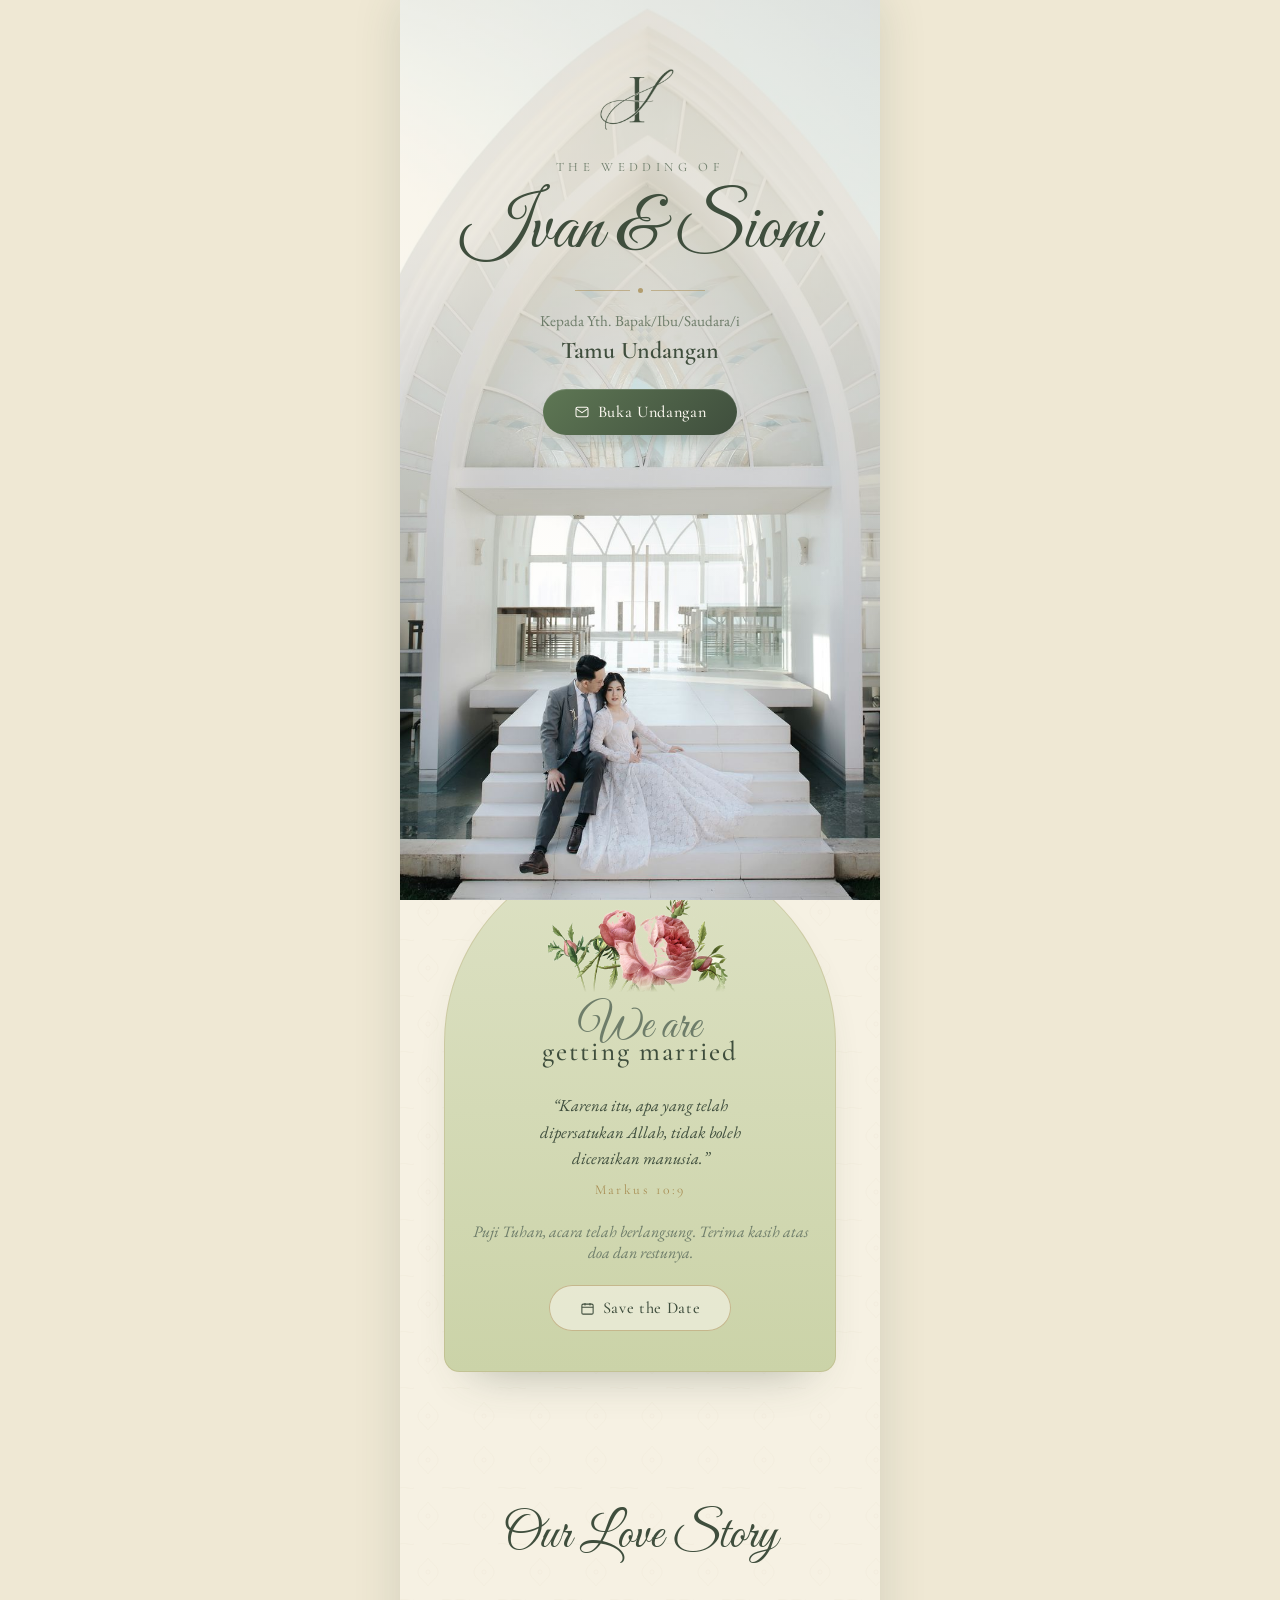
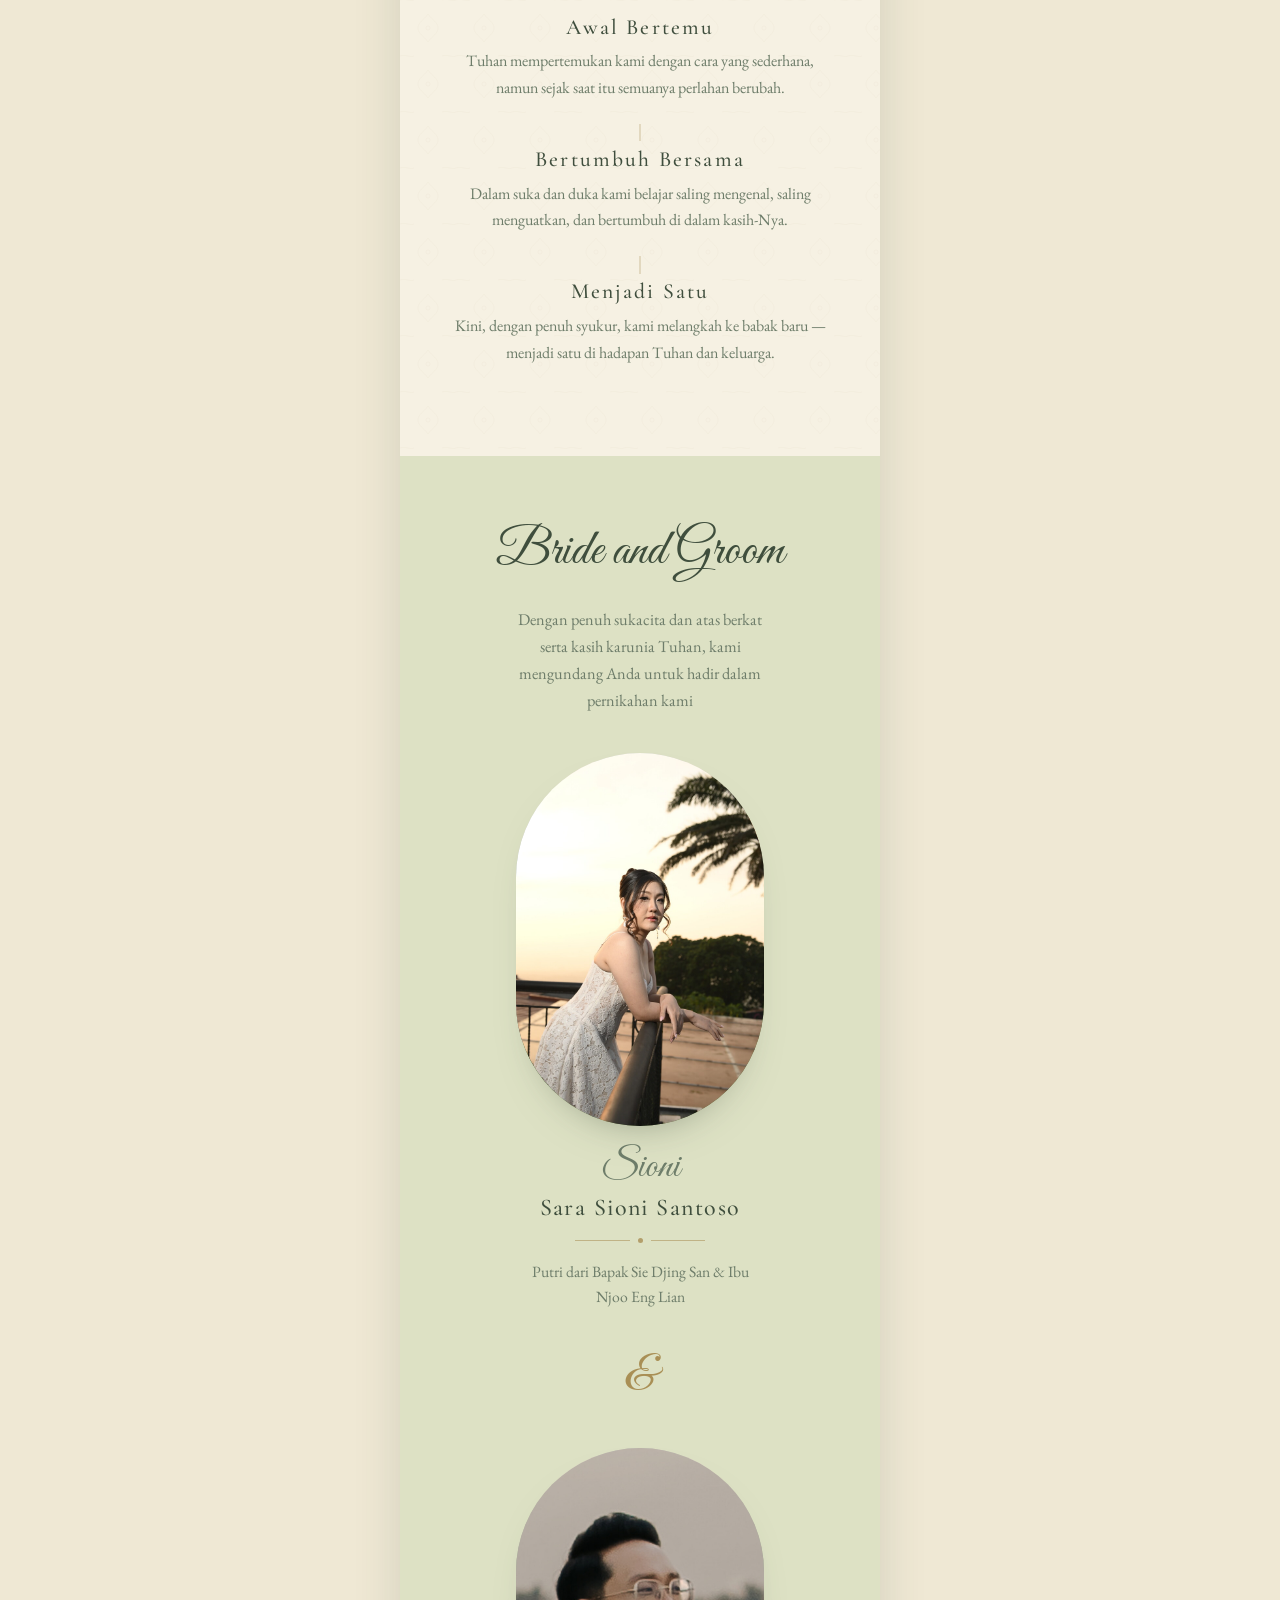
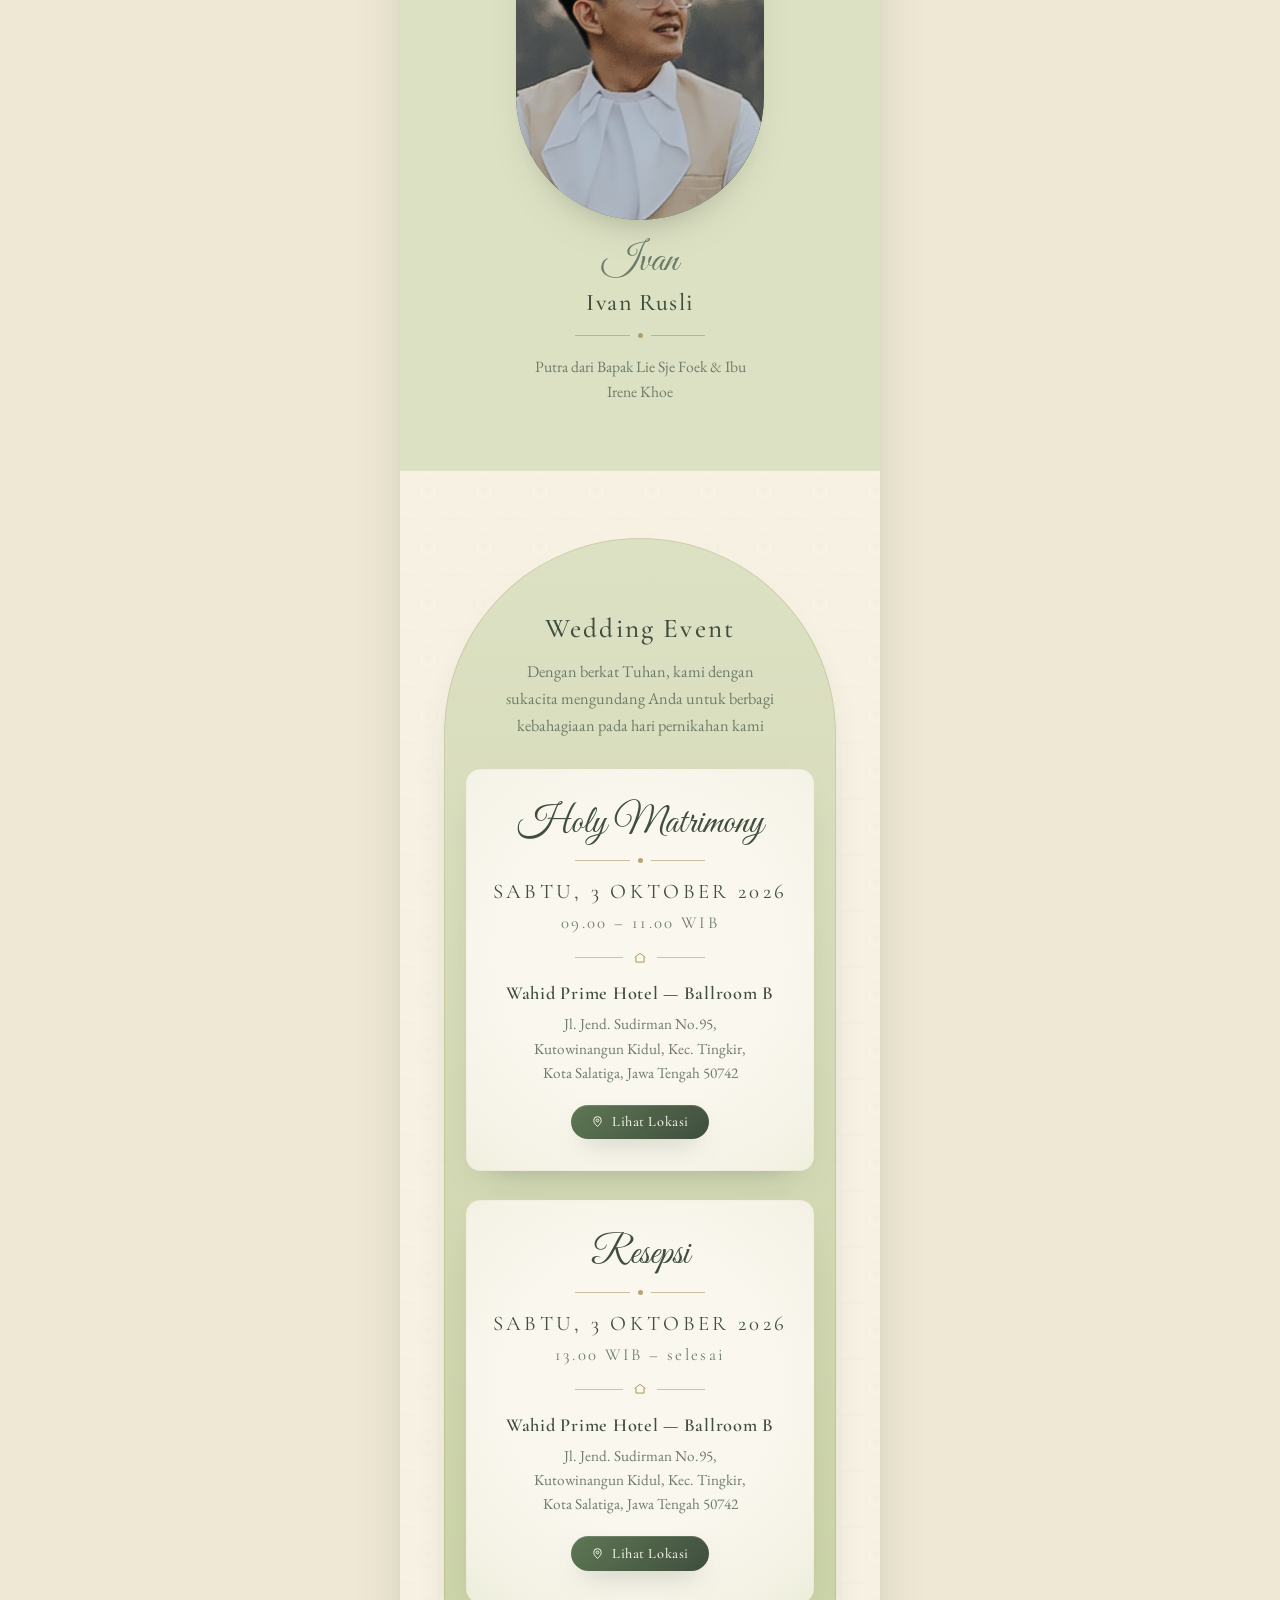
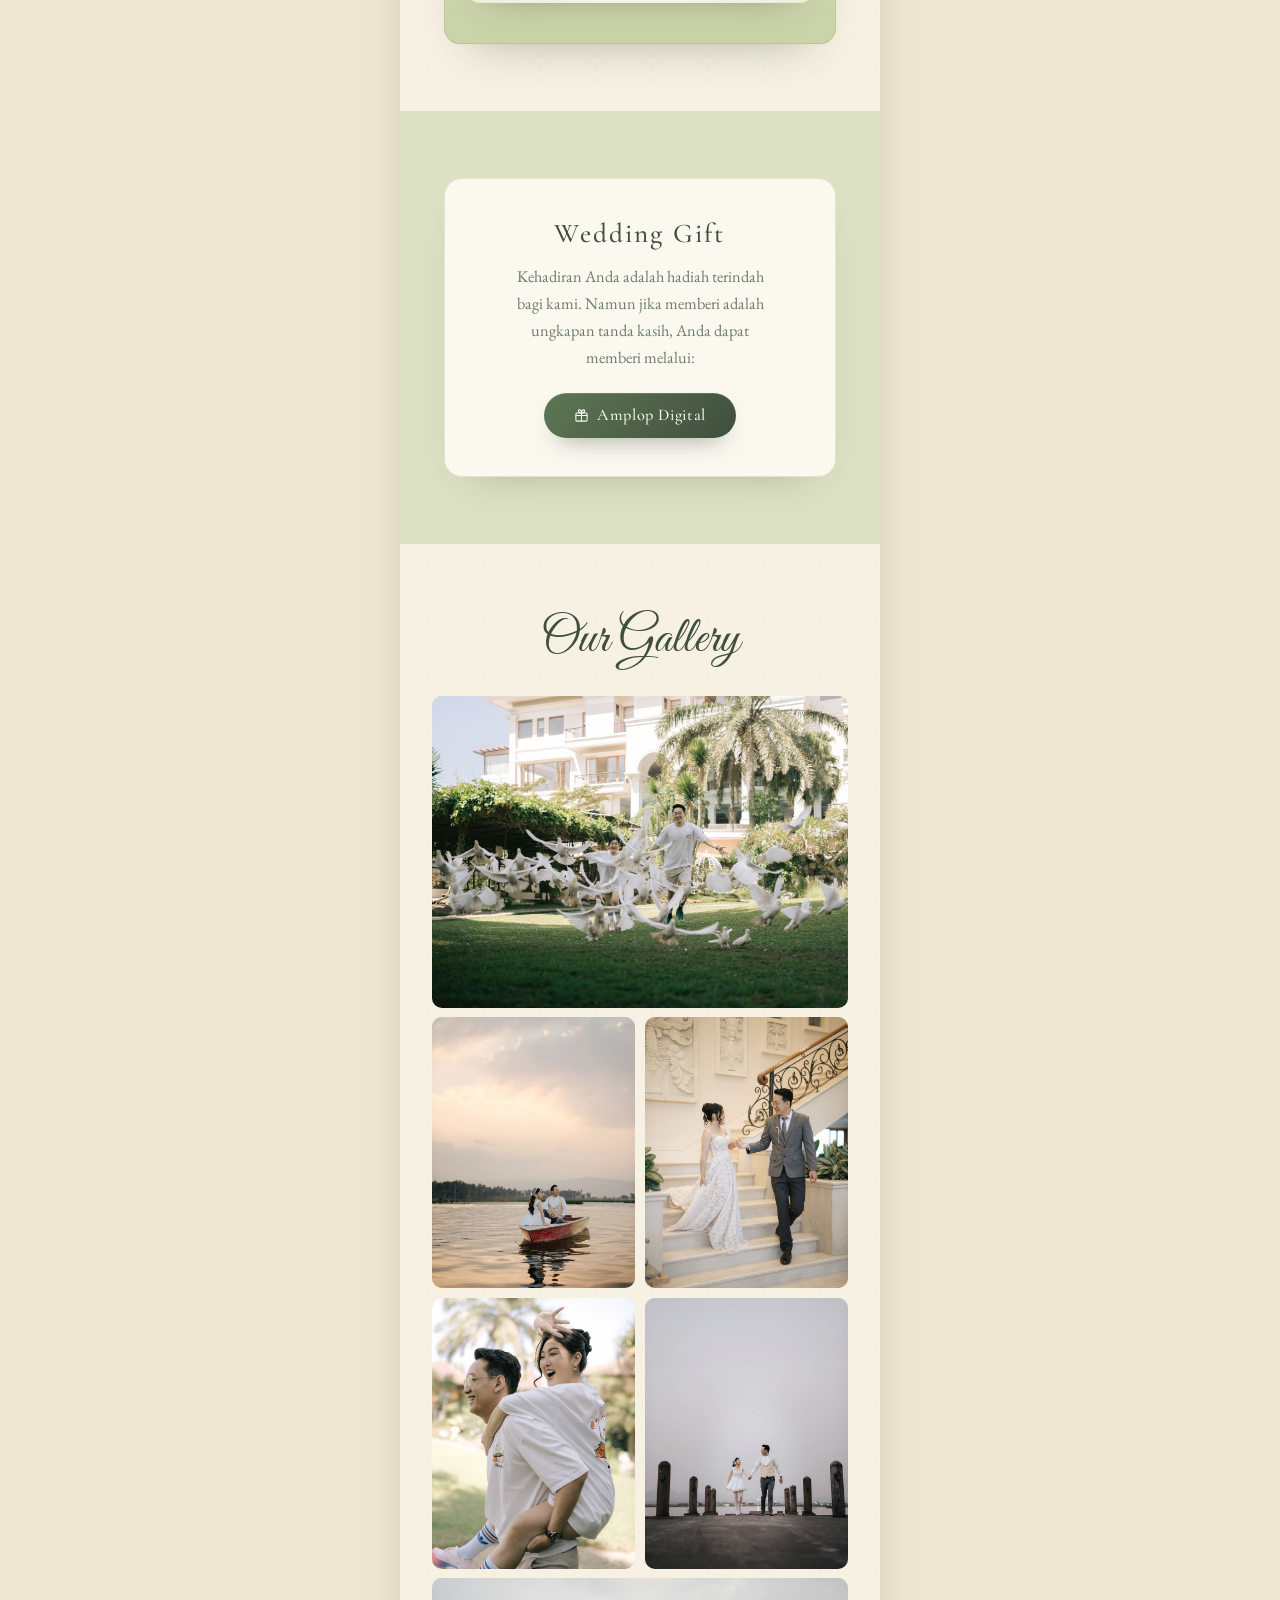
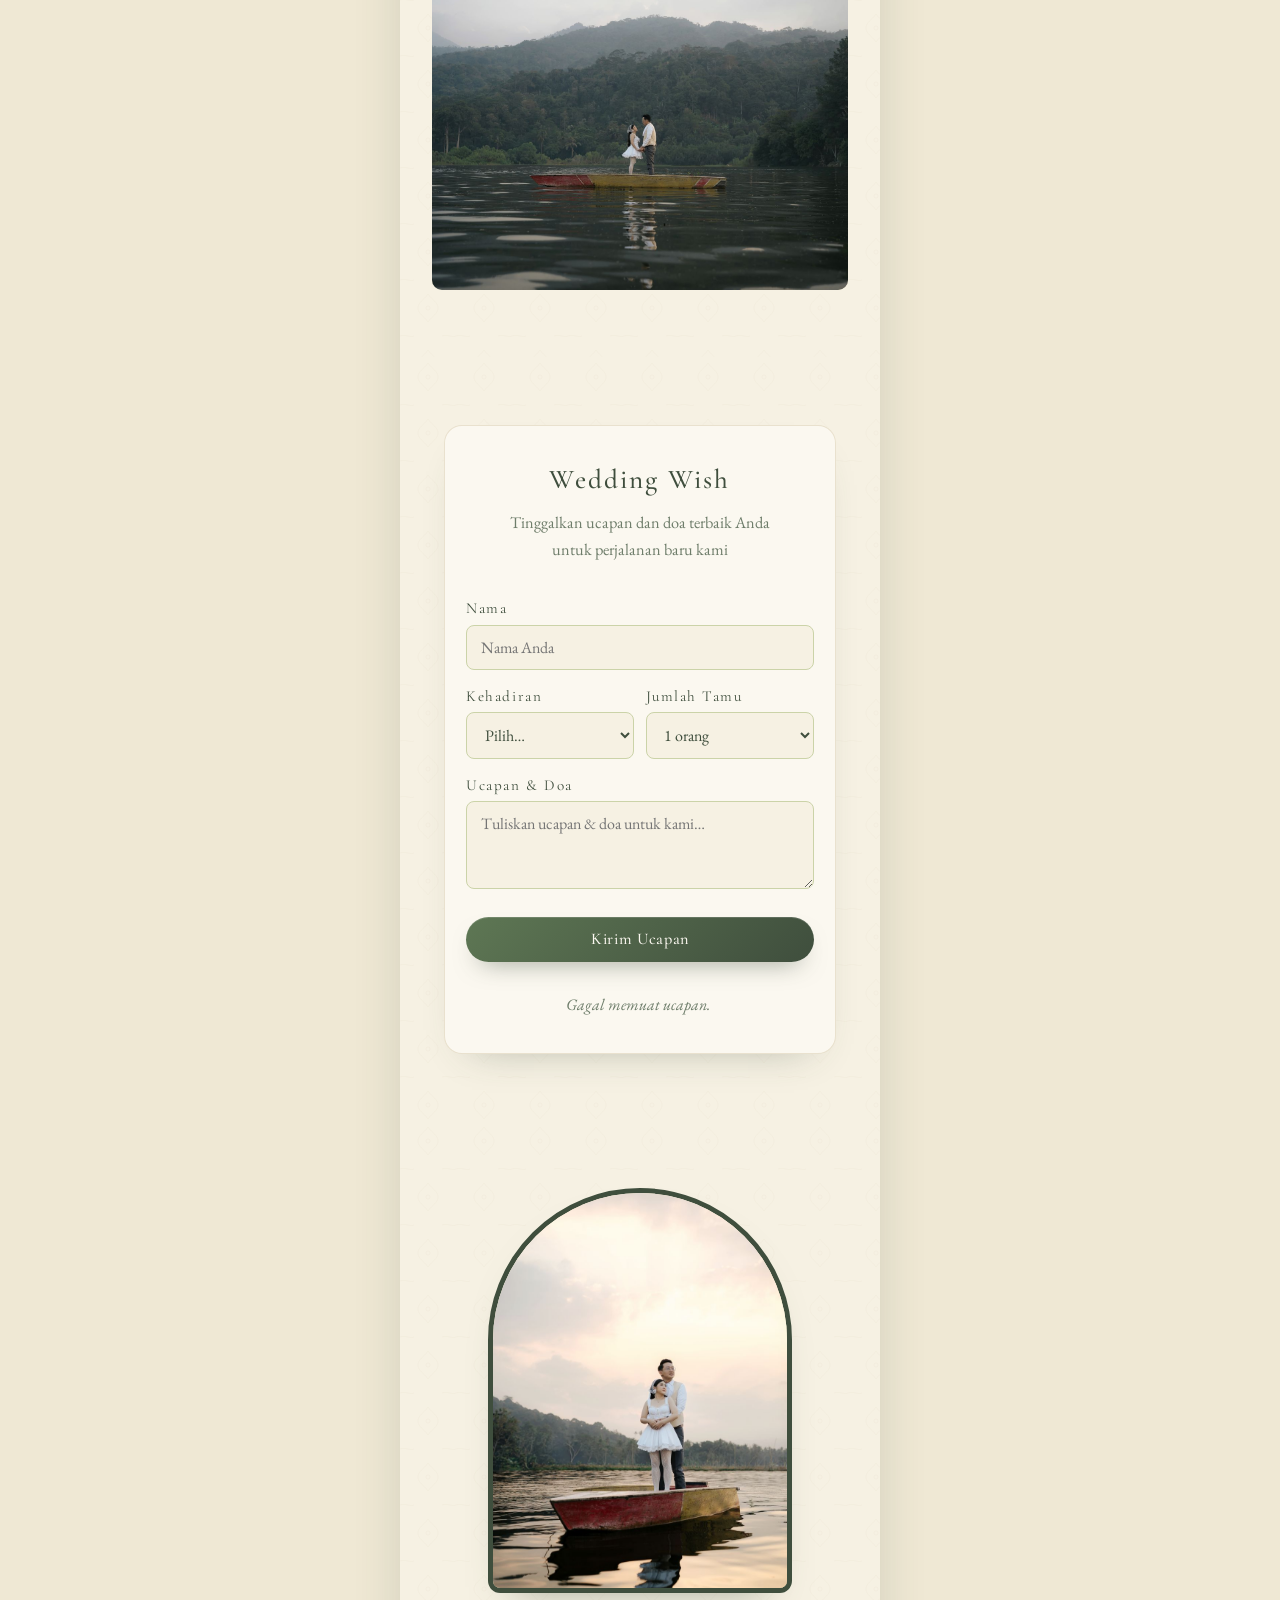
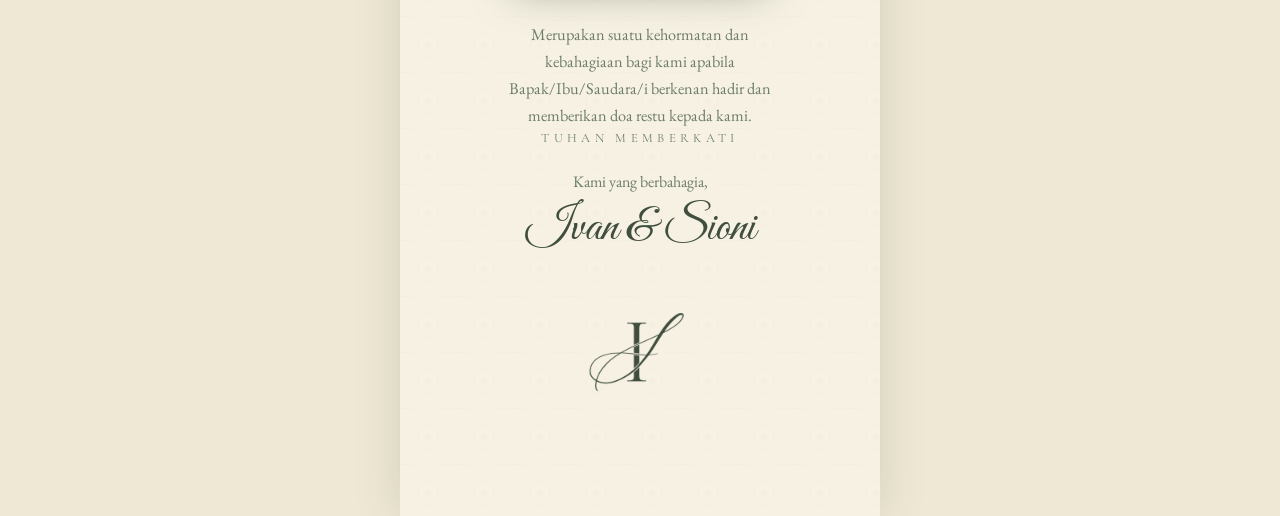
==== preview/index.html @ 43b706a5 "Sioni pakai foto utuh (tanpa crop); aspek bingkai disesuaikan Bingkai .arch-photo aspect jadi 760/11" ====
<!DOCTYPE html>
<html lang="id">
<head>
  <meta charset="UTF-8" />
  <meta name="viewport" content="width=device-width, initial-scale=1.0, viewport-fit=cover" />
  <title>The Wedding of Ivan &amp; Sioni</title>
  <meta name="description" content="Undangan pernikahan Ivan & Sioni" />
  <meta property="og:title" content="The Wedding of Ivan & Sioni" />
  <meta property="og:description" content="Kami mengundang Anda untuk hadir di hari bahagia kami." />
  <meta name="theme-color" content="#F6F1E3" />

  <link rel="preconnect" href="https://fonts.googleapis.com" />
  <link rel="preconnect" href="https://fonts.gstatic.com" crossorigin />
  <link href="https://fonts.googleapis.com/css2?family=Cormorant+Garamond:ital,wght@0,400;0,500;0,600;1,400;1,500&family=EB+Garamond:ital,wght@0,400;0,500;1,400&family=Great+Vibes&display=swap" rel="stylesheet" />
  <link rel="stylesheet" href="css/style.css?v=fresco27" />
</head>
<body class="locked assemble">

  <!-- ============ KOLEKSI GAMBAR (dipakai ulang via <use>) ============ -->
  <svg width="0" height="0" style="position:absolute" aria-hidden="true">
    <defs>
      <linearGradient id="gSky" x1="0" y1="0" x2="0" y2="1">
        <stop offset="0" stop-color="#F4EEDC"/>
        <stop offset=".55" stop-color="#EFE9D2"/>
        <stop offset="1" stop-color="#E6E2C8"/>
      </linearGradient>
      <linearGradient id="gMeadow" x1="0" y1="0" x2="0" y2="1">
        <stop offset="0" stop-color="#7C9860"/>
        <stop offset="1" stop-color="#55763F"/>
      </linearGradient>
      <linearGradient id="gHillFar" x1="0" y1="0" x2="0" y2="1">
        <stop offset="0" stop-color="#C9D4C6"/>
        <stop offset="1" stop-color="#AEBFAB"/>
      </linearGradient>
      <linearGradient id="gHillNear" x1="0" y1="0" x2="0" y2="1">
        <stop offset="0" stop-color="#9FB49B"/>
        <stop offset="1" stop-color="#87A081"/>
      </linearGradient>
      <radialGradient id="gCanopy" cx=".4" cy=".35" r=".8">
        <stop offset="0" stop-color="#9DB37E"/>
        <stop offset="1" stop-color="#77925C"/>
      </radialGradient>
      <filter id="soft" x="-30%" y="-30%" width="160%" height="160%">
        <feGaussianBlur stdDeviation="4"/>
      </filter>

      <!-- Bunga peoni sederhana -->
      <g id="peony">
        <circle r="10" fill="#E3AEBB"/>
        <circle r="6.6" cx="-2" cy="-1.6" fill="#EBC3CC"/>
        <circle r="3.8" cx="1.4" cy="1" fill="#D791A3"/>
        <circle r="1.7" cx="0" cy="0" fill="#C97B8F"/>
      </g>
      <g id="rosette">
        <circle r="8" fill="#F0E7D6"/>
        <circle r="5" cx="-1" cy="-1" fill="#F7F1E3"/>
        <circle r="2.4" fill="#E2CFA9"/>
      </g>
      <g id="lilac">
        <circle r="7" fill="#C9B7CE"/>
        <circle r="4.2" cx="1.2" cy="-1" fill="#D8CADB"/>
        <circle r="1.8" fill="#A98FB1"/>
      </g>
      <g id="leafSprig">
        <path d="M0 0 Q6 -14 2 -26" fill="none" stroke="#7C9367" stroke-width="1.6" stroke-linecap="round"/>
        <ellipse cx="-3" cy="-9" rx="3.4" ry="7" fill="#8AA271" transform="rotate(-24 -3 -9)"/>
        <ellipse cx="7" cy="-16" rx="3" ry="6.4" fill="#7C9367" transform="rotate(18 7 -16)"/>
      </g>

      <!-- Merpati kertas -->
      <g id="dove">
        <path d="M-14 8 Q-4 2 2 2 Q14 0 24 -6 Q16 4 6 7 Q-2 10 -14 8 Z" fill="#FBF8F0" stroke="#C9C2AE" stroke-width=".8"/>
        <path class="dv-wing" d="M4 2 Q0 -10 10 -20 Q13 -8 9 0 Z" fill="#EFE8D4" stroke="#C9C2AE" stroke-width=".8"/>
        <circle cx="20" cy="-4" r=".9" fill="#6E7D6A"/>
      </g>

      <!-- Kupu-kupu -->
      <g id="butterfly">
        <g class="bf-wing bf-wing-l">
          <path d="M0 0 C-10 -12 -22 -10 -20 -2 C-19 4 -8 6 0 2 Z" fill="#8FA8C6" opacity=".9"/>
          <path d="M0 2 C-9 8 -16 14 -11 17 C-7 19 -2 12 0 6 Z" fill="#6E8BAF" opacity=".9"/>
        </g>
        <g class="bf-wing bf-wing-r">
          <path d="M0 0 C10 -12 22 -10 20 -2 C19 4 8 6 0 2 Z" fill="#8FA8C6" opacity=".9"/>
          <path d="M0 2 C9 8 16 14 11 17 C7 19 2 12 0 6 Z" fill="#6E8BAF" opacity=".9"/>
        </g>
        <ellipse cx="0" cy="4" rx="1.4" ry="6" fill="#4C5B49"/>
      </g>

      <!-- Buket untuk mahkota kartu -->
      <g id="bouquet">
        <use href="#leafSprig" transform="translate(-26 6) rotate(-38) scale(1.25)"/>
        <use href="#leafSprig" transform="translate(26 6) rotate(38) scale(-1.25 1.25)"/>
        <use href="#leafSprig" transform="translate(-8 2) rotate(-10)"/>
        <use href="#leafSprig" transform="translate(10 2) rotate(12) scale(-1 1)"/>
        <use href="#lilac" transform="translate(-24 -2) scale(.9)"/>
        <use href="#lilac" transform="translate(25 -3) scale(.8)"/>
        <use href="#rosette" transform="translate(-12 -8)"/>
        <use href="#rosette" transform="translate(14 -7) scale(.9)"/>
        <use href="#peony" transform="translate(0 -12) scale(1.15)"/>
        <use href="#peony" transform="translate(-30 4) scale(.55)"/>
        <use href="#peony" transform="translate(30 4) scale(.55)"/>
      </g>

      <!-- Perlengkapan mural vintage -->
      <linearGradient id="gHaze" x1="0" y1="0" x2="0" y2="1">
        <stop offset="0" stop-color="#F2ECD9" stop-opacity=".9"/>
        <stop offset="1" stop-color="#F2ECD9" stop-opacity="0"/>
      </linearGradient>
      <filter id="leafy" x="-30%" y="-30%" width="160%" height="160%">
        <feGaussianBlur stdDeviation="1"/>
      </filter>
      <!-- Gumpalan dedaunan bergerigi (warna via atribut color) -->
      <g id="clump">
        <path fill="currentColor" d="M-24 6 C-31 0 -28 -11 -18 -13 C-17 -21 -6 -25 2 -20 C12 -25 23 -19 22 -9 C30 -4 27 8 17 10 C13 17 0 19 -7 13 C-17 16 -25 13 -24 6 Z"/>
        <path fill="#1E2A18" opacity=".18" d="M-20 8 C-24 4 -22 -2 -15 -3 C-8 -6 2 -4 6 2 C10 8 4 13 -4 12 C-12 13 -18 12 -20 8 Z"/>
        <path fill="#F7F3E4" opacity=".16" d="M-2 -16 C4 -20 14 -17 16 -10 C18 -5 13 -1 6 -2 C-1 -1 -6 -5 -5 -10 C-5 -13 -4 -15 -2 -16 Z"/>
      </g>
      <!-- Bunga mekar bergaya lukisan (warna via atribut color) -->
      <g id="bloom">
        <circle r="11" fill="currentColor"/>
        <circle cx="-5.5" cy="-3.5" r="6.5" fill="#FFFDF6" opacity=".3"/>
        <circle cx="5" cy="4.5" r="7" fill="#3A2A22" opacity=".12"/>
        <circle cx="2" cy="-4.5" r="5.5" fill="#FFFDF6" opacity=".22"/>
        <circle r="3.2" fill="#3A2A22" opacity=".2"/>
      </g>

      <!-- MURAL vintage: lembah berkabut, pohon membingkai, rusa jantan, pagar & bunga -->
      <g id="muralArt">
        <rect id="mSky" width="480" height="680" fill="url(#gSky)"/>
        <g id="mClouds" filter="url(#soft)" opacity=".55">
          <ellipse cx="140" cy="110" rx="110" ry="30" fill="#DDD9C4"/>
          <ellipse cx="350" cy="170" rx="130" ry="34" fill="#D6D3BE"/>
          <ellipse cx="240" cy="250" rx="150" ry="36" fill="#DCD8C3" opacity=".8"/>
          <ellipse cx="70" cy="300" rx="90" ry="26" fill="#D2D0BC" opacity=".8"/>
          <ellipse cx="420" cy="80" rx="80" ry="22" fill="#E2DEC9"/>
        </g>

        <path id="mHill1" d="M0 430 Q60 380 110 402 Q160 330 235 296 Q300 330 340 392 Q400 356 440 400 Q462 412 480 406 L480 680 L0 680 Z" fill="url(#gHillFar)"/>
        <path id="mHill2" d="M0 480 Q80 424 150 452 Q230 408 310 446 Q390 420 480 462 L480 680 L0 680 Z" fill="url(#gHillNear)"/>
        <rect x="0" y="430" width="480" height="70" fill="url(#gHaze)" opacity=".7"/>
        <path id="mHill3" d="M0 528 Q120 496 240 512 Q370 528 480 508 L480 680 L0 680 Z" fill="url(#gMeadow)"/>

        <!-- pohon kiri: kanopi menggantung membingkai sudut atas -->
        <g id="mTreeL">
          <path d="M-6 208 C 40 196, 78 176, 112 150 M-6 130 C 30 122, 60 104, 84 84 M-4 268 C 32 258, 60 244, 82 228"
                stroke="#55462F" stroke-width="5.5" fill="none" stroke-linecap="round"/>
          <use href="#clump" color="#43603D" transform="translate(28 78) scale(1.5)"/>
          <use href="#clump" color="#5C7A50" transform="translate(84 60) scale(1.25) rotate(-12)"/>
          <use href="#clump" color="#4E6A45" transform="translate(56 96) scale(1.4) rotate(8)"/>
          <use href="#clump" color="#43603D" transform="translate(120 118) scale(1.15) rotate(10)"/>
          <use href="#clump" color="#6B8659" transform="translate(58 132) scale(1.35)"/>
          <use href="#clump" color="#4E6A45" transform="translate(92 148) scale(1.3) rotate(-6)"/>
          <use href="#clump" color="#5C7A50" transform="translate(112 172) scale(1.05) rotate(-8)"/>
          <use href="#clump" color="#43603D" transform="translate(30 176) scale(1.3) rotate(6)"/>
          <use href="#clump" color="#5C7A50" transform="translate(56 200) scale(1.25) rotate(10)"/>
          <use href="#clump" color="#6B8659" transform="translate(74 216) scale(1.1)"/>
          <use href="#clump" color="#43603D" transform="translate(44 228) scale(1.15) rotate(-6)"/>
          <use href="#clump" color="#5C7A50" transform="translate(24 246) scale(1.05) rotate(-10)"/>
          <use href="#clump" color="#43603D" transform="translate(96 254) scale(.85)"/>
        </g>

        <!-- pohon kanan -->
        <g id="mTreeR">
          <path d="M486 190 C 440 180, 404 160, 372 132 M486 112 C 452 104, 424 88, 402 66 M484 248 C 450 240, 424 226, 404 210"
                stroke="#55462F" stroke-width="5.5" fill="none" stroke-linecap="round"/>
          <use href="#clump" color="#43603D" transform="translate(452 66) scale(1.5)"/>
          <use href="#clump" color="#5C7A50" transform="translate(398 52) scale(1.2) rotate(12)"/>
          <use href="#clump" color="#4E6A45" transform="translate(426 92) scale(1.4) rotate(-8)"/>
          <use href="#clump" color="#6B8659" transform="translate(362 106) scale(1.15) rotate(-8)"/>
          <use href="#clump" color="#43603D" transform="translate(424 122) scale(1.35)"/>
          <use href="#clump" color="#4E6A45" transform="translate(392 138) scale(1.3) rotate(6)"/>
          <use href="#clump" color="#5C7A50" transform="translate(372 162) scale(1.05) rotate(8)"/>
          <use href="#clump" color="#43603D" transform="translate(448 168) scale(1.25) rotate(-6)"/>
          <use href="#clump" color="#5C7A50" transform="translate(424 190) scale(1.2) rotate(-10)"/>
          <use href="#clump" color="#6B8659" transform="translate(408 206) scale(1.05)"/>
          <use href="#clump" color="#43603D" transform="translate(444 218) scale(1.1) rotate(8)"/>
          <use href="#clump" color="#5C7A50" transform="translate(456 238) scale(1) rotate(10)"/>
          <!-- pohon kecil di kejauhan -->
          <path d="M448 470 C 448 452, 447 436, 448 420" stroke="#6B5A42" stroke-width="3.5" fill="none" stroke-linecap="round"/>
          <use href="#clump" color="#7E9468" transform="translate(447 408) scale(.7)"/>
          <use href="#clump" color="#6B8659" transform="translate(432 424) scale(.55) rotate(-10)"/>
          <use href="#clump" color="#7E9468" transform="translate(462 426) scale(.5) rotate(12)"/>
        </g>

        <!-- rusa jantan di padang -->
        <g id="mDeer">
          <g stroke="#6B4A2E" fill="none" stroke-linecap="round">
            <path d="M209 470 C 204 452, 206 434, 216 420 M215 470 C 216 450, 224 432, 238 422" stroke-width="3.6"/>
            <path d="M207 456 C 199 449, 195 440, 195 432 M210 442 C 203 435, 201 427, 202 419 M216 420 C 221 412, 229 407, 238 406
                     M221 452 C 228 444, 236 441, 243 442 M229 438 C 236 429, 244 425, 251 426 M238 422 C 245 414, 254 410, 262 410" stroke-width="2.4"/>
          </g>
          <path fill="#8B5F3C" d="M212 555 C 208 538, 222 528, 244 527 C 268 526, 288 532, 293 548 C 297 562, 293 576, 281 581 C 262 587, 238 587, 224 581 C 213 576, 208 566, 212 555 Z"/>
          <path fill="#8B5F3C" d="M222 540 C 215 524, 210 506, 206 488 L 224 481 C 229 498, 232 516, 237 533 Z"/>
          <path fill="#8B5F3C" d="M206 489 C 198 487, 191 482, 188 475 C 186 470, 189 466, 194 467 L 211 471 C 217 474, 219 481, 215 486 C 212 489, 209 490, 206 489 Z"/>
          <circle cx="190" cy="471" r="1.8" fill="#3A2A1C"/>
          <ellipse cx="223" cy="465" rx="3.6" ry="7.5" fill="#7E5636" transform="rotate(-28 223 465)"/>
          <path fill="#F2E8D8" opacity=".8" d="M219 534 C 213 540, 210 550, 212 560 C 215 566, 221 565, 223 557 C 225 547, 223 539, 219 534 Z"/>
          <path fill="#7E5636" d="M291 544 C 297 540, 302 544, 298 550 C 295 553, 290 551, 291 544 Z"/>
          <g stroke="#7E5636" stroke-width="5" fill="none" stroke-linecap="round">
            <path d="M232 583 C 230 604, 229 622, 228 638 M250 585 C 250 606, 250 624, 251 640 M272 582 C 278 600, 277 618, 275 638 M286 576 C 293 596, 292 616, 290 636"/>
          </g>
          <g stroke="#4A3A28" stroke-width="5" stroke-linecap="round">
            <path d="M228 638 L 227.5 646 M251 640 L 251 648 M275 638 L 274.5 646 M290 636 L 289.5 644"/>
          </g>
        </g>

        <!-- pagar kayu & gerombolan bunga -->
        <g id="mFlora">
          <g fill="#8A6B48" stroke="#6B5138" stroke-width="1.4">
            <rect x="16" y="560" width="10" height="52" rx="4" transform="rotate(-3 21 586)"/>
            <rect x="52" y="556" width="10" height="54" rx="4"/>
            <rect x="88" y="559" width="10" height="52" rx="4" transform="rotate(3 93 585)"/>
            <rect x="124" y="562" width="10" height="48" rx="4" transform="rotate(-2 129 586)"/>
            <rect x="8" y="572" width="134" height="7" rx="3.5"/>
            <rect x="8" y="592" width="134" height="7" rx="3.5"/>
          </g>
          <g fill="#8A6B48" stroke="#6B5138" stroke-width="1.4">
            <rect x="352" y="556" width="10" height="54" rx="4" transform="rotate(2 357 583)"/>
            <rect x="388" y="552" width="10" height="56" rx="4"/>
            <rect x="424" y="556" width="10" height="52" rx="4" transform="rotate(-3 429 582)"/>
            <rect x="458" y="560" width="10" height="50" rx="4"/>
            <rect x="346" y="568" width="128" height="7" rx="3.5"/>
            <rect x="346" y="588" width="128" height="7" rx="3.5"/>
          </g>
          <g filter="url(#leafy)">
            <use href="#clump" color="#4E683C" transform="translate(46 634) scale(1.5)"/>
            <use href="#clump" color="#5F7B49" transform="translate(112 648) scale(1.3) rotate(8)"/>
            <use href="#clump" color="#4E683C" transform="translate(420 640) scale(1.55) rotate(-6)"/>
            <use href="#clump" color="#5F7B49" transform="translate(356 654) scale(1.25)"/>
          </g>
          <use href="#leafSprig" transform="translate(96 606) scale(1.7) rotate(14)"/>
          <use href="#leafSprig" transform="translate(20 612) scale(1.6) rotate(-20)"/>
          <use href="#leafSprig" transform="translate(388 602) scale(-1.7 1.7) rotate(-12)"/>
          <use href="#leafSprig" transform="translate(462 610) scale(-1.6 1.6) rotate(16)"/>
          <use href="#bloom" color="#D9A0AC" transform="translate(38 608) scale(1.35)"/>
          <use href="#bloom" color="#F2E8D8" transform="translate(82 596) scale(1.05)"/>
          <use href="#bloom" color="#B9A6C6" transform="translate(16 640) scale(1.15)"/>
          <use href="#bloom" color="#F7F3EA" transform="translate(70 644) scale(1.25)"/>
          <use href="#bloom" color="#C87F92" transform="translate(114 626) scale(.95)"/>
          <use href="#bloom" color="#D9A0AC" transform="translate(128 594) scale(.8)"/>
          <use href="#bloom" color="#F7F3EA" transform="translate(444 600) scale(1.3)"/>
          <use href="#bloom" color="#C87F92" transform="translate(400 612) scale(1.1)"/>
          <use href="#bloom" color="#B9A6C6" transform="translate(468 636) scale(1.05)"/>
          <use href="#bloom" color="#D9A0AC" transform="translate(418 648) scale(1.2)"/>
          <use href="#bloom" color="#F2E8D8" transform="translate(368 632) scale(.9)"/>
          <use href="#bloom" color="#B9A6C6" transform="translate(360 598) scale(.75)"/>
        </g>

        <g id="mBf">
          <use href="#butterfly" transform="translate(148 520) scale(.5) rotate(-10)"/>
          <use href="#butterfly" transform="translate(330 490) scale(.4) rotate(12)"/>
        </g>
      </g>
    </defs>
  </svg>

  <!-- ============ SAMPUL / GERBANG ============ -->
  <div id="cover" class="cover">
    <svg class="cover-art art-main" viewBox="0 0 480 680" preserveAspectRatio="xMidYMid slice">
      <use href="#mSky"/>
      <use class="m-cloud" href="#mClouds"/>
      <use class="m-hill1" href="#mHill1"/>
      <use class="m-hill2" href="#mHill2"/>
      <use class="m-hill3" href="#mHill3"/>
      <use class="m-tree-l" href="#mTreeL"/>
      <use class="m-tree-r" href="#mTreeR"/>
      <use class="m-deer" href="#mDeer"/>
      <use class="m-flora" href="#mFlora"/>
      <use class="m-bf" href="#mBf"/>
    </svg>
    <img id="cover-photo" class="cover-photo" alt="" hidden />
    <div class="cover-veil"></div>
    <div class="cover-inner">
      <img class="cover-mono cv" style="--d:.05s" src="../assets/img/monogram.png?v=2" alt="" aria-hidden="true" />
      <p class="eyebrow cv" style="--d:.15s">The Wedding Of</p>
      <h1 class="script cover-names cv" style="--d:.35s">Ivan <span class="amp">&amp;</span> Sioni</h1>
      <div class="rule-dot cv" style="--d:.55s"><span></span></div>
      <p class="to-label cv" style="--d:.7s">Kepada Yth. Bapak/Ibu/Saudara/i</p>
      <p id="guest-name" class="guest-name cv" style="--d:.85s">Tamu Undangan</p>
      <button id="open-btn" class="btn shine cv" style="--d:1s">
        <svg viewBox="0 0 24 24" width="16" height="16" fill="none" stroke="currentColor" stroke-width="1.6" aria-hidden="true"><rect x="3" y="5" width="18" height="14" rx="2"/><path d="M3 7l9 6 9-6"/></svg>
        Buka Undangan
      </button>
    </div>
  </div>

  <!-- Musik -->
  <audio id="bg-music" preload="none"></audio>
  <button id="music-btn" class="music-btn" hidden aria-label="Putar / jeda musik">
    <svg viewBox="0 0 24 24" width="18" height="18" fill="currentColor" aria-hidden="true"><path d="M9 18.5a2.5 2.5 0 1 1-2.5-2.5c.17 0 .34.02.5.05V6l11-2v11.5a2.5 2.5 0 1 1-2.5-2.5c.17 0 .34.02.5.05V7.6l-7 1.27v9.63Z"/></svg>
  </button>

  <!-- ============ KOLOM UNDANGAN ============ -->
  <main class="column">

    <!-- 1. PEMBUKA: mural + nama -->
    <section class="panel panel-hero">
      <div class="hero-art art-main" aria-hidden="true">
        <img class="mm" src="../assets/img/mural/sky.jpg" alt="" />
        <img class="mm m-cloud" src="../assets/img/mural/clouds.png" alt="" />
        <img class="mm m-hill1" src="../assets/img/mural/mtn.png" alt="" />
        <img class="mm m-hill3" src="../assets/img/mural/meadow.png?v=2" alt="" />
        <img class="mm m-tree-l" src="../assets/img/mural/tree-l.png?v=2" alt="" />
        <img class="mm m-tree-r" src="../assets/img/mural/tree-r.png?v=2" alt="" />
        <img class="mm m-deer" src="../assets/img/mural/swans.png?v=2" alt="" />
        <img class="mm m-flora" src="../assets/img/mural/flora.png?v=2" alt="" />
        <img class="mm m-bf" src="../assets/img/mural/bf.png" alt="" />
      </div>
      <div class="hero-grad"></div>
      <svg class="hero-dove" viewBox="-20 -26 50 42" aria-hidden="true"><use href="#dove"/></svg>
      <svg class="hero-dove hero-dove2" viewBox="-20 -26 50 42" aria-hidden="true"><use href="#dove"/></svg>
      <div class="hero-text">
        <p class="eyebrow rv">The Wedding Of</p>
        <h2 class="script hero-names rv">Ivan <span class="amp">&amp;</span> Sioni</h2>
        <p class="hero-date rv" id="hero-date">03 . 10 . 2026</p>
      </div>
    </section>

    <!-- 2. KARTU LENGKUNG: ayat + countdown -->
    <section class="panel panel-cream texture">
      <div class="arch-card sage rv">
        <img class="crown" src="../assets/img/mural/crown.png" alt="" aria-hidden="true" />
        <p class="script arch-lead">We are</p>
        <h2 class="serif-title tight">getting married</h2>
        <blockquote class="quote rv">
          <p id="quote-text"></p>
          <cite id="quote-source"></cite>
        </blockquote>
        <div id="countdown" class="countdown rv">
          <div class="count-box"><span id="cd-days">0</span><small>Hari</small></div>
          <div class="count-box"><span id="cd-hours">0</span><small>Jam</small></div>
          <div class="count-box"><span id="cd-mins">0</span><small>Menit</small></div>
          <div class="count-box"><span id="cd-secs">0</span><small>Detik</small></div>
        </div>
        <p id="countdown-over" class="countdown-over" hidden>Puji Tuhan, acara telah berlangsung. Terima kasih atas doa dan restunya.</p>
        <a id="save-date-btn" class="btn ghost rv" target="_blank" rel="noopener">
          <svg viewBox="0 0 24 24" width="15" height="15" fill="none" stroke="currentColor" stroke-width="1.7"><rect x="3" y="5" width="18" height="16" rx="2"/><path d="M3 10h18M8 3v4M16 3v4"/></svg>
          Save the Date
        </a>
      </div>
    </section>

    <!-- 3. KISAH CINTA -->
    <section class="panel panel-cream texture">
      <h2 class="script section-script rv">Our Love Story</h2>
      <div id="story-list" class="story-list"></div>
    </section>

    <!-- 4. MEMPELAI -->
    <section class="panel panel-sage">
      <h2 class="script section-script rv">Bride and Groom</h2>
      <p class="section-intro rv">Dengan penuh sukacita dan atas berkat serta kasih karunia Tuhan, kami mengundang Anda untuk hadir dalam pernikahan kami</p>

      <div class="person rv">
        <div class="arch-photo">
          <svg class="ph-art" viewBox="0 424 240 256" preserveAspectRatio="xMidYMid slice"><use href="#muralArt"/></svg>
          <img id="bride-photo" alt="Foto mempelai wanita" hidden />
          <span class="script ph-initial">S</span>
        </div>
        <p class="script person-nick">Sioni</p>
        <h3 id="bride-full" class="person-name"></h3>
        <div class="rule-dot"><span></span></div>
        <p id="bride-parents" class="person-parents"></p>
        <a id="bride-ig" class="ig-link" target="_blank" rel="noopener" hidden>
          <svg viewBox="0 0 24 24" width="13" height="13" fill="none" stroke="currentColor" stroke-width="1.8"><rect x="3" y="3" width="18" height="18" rx="5"/><circle cx="12" cy="12" r="4"/><circle cx="17.2" cy="6.8" r=".9" fill="currentColor" stroke="none"/></svg>
          <span></span>
        </a>
      </div>

      <div class="script big-amp rv">&amp;</div>

      <div class="person rv">
        <div class="arch-photo">
          <svg class="ph-art" viewBox="240 424 240 256" preserveAspectRatio="xMidYMid slice"><use href="#muralArt"/></svg>
          <img id="groom-photo" alt="Foto mempelai pria" hidden />
          <span class="script ph-initial">I</span>
        </div>
        <p class="script person-nick">Ivan</p>
        <h3 id="groom-full" class="person-name"></h3>
        <div class="rule-dot"><span></span></div>
        <p id="groom-parents" class="person-parents"></p>
        <a id="groom-ig" class="ig-link" target="_blank" rel="noopener" hidden>
          <svg viewBox="0 0 24 24" width="13" height="13" fill="none" stroke="currentColor" stroke-width="1.8"><rect x="3" y="3" width="18" height="18" rx="5"/><circle cx="12" cy="12" r="4"/><circle cx="17.2" cy="6.8" r=".9" fill="currentColor" stroke="none"/></svg>
          <span></span>
        </a>
      </div>
    </section>

    <!-- 5. ACARA -->
    <section class="panel panel-cream texture">
      <div class="arch-card sage rv">
        <h2 class="serif-title">Wedding Event</h2>
        <p class="section-intro">Dengan berkat Tuhan, kami dengan sukacita mengundang Anda untuk berbagi kebahagiaan pada hari pernikahan kami</p>

        <div class="event-card rv">
          <div class="ev-inner">
            <h3 id="akad-title" class="script ev-name"></h3>
            <div class="rule-dot"><span></span></div>
            <p id="akad-date" class="ev-date"></p>
            <p id="akad-time" class="ev-time"></p>
            <div class="rule-house" aria-hidden="true"><svg viewBox="0 0 24 24" width="14" height="14" fill="none" stroke="currentColor" stroke-width="1.6"><path d="M3 11l9-7 9 7M5 10v9h14v-9"/></svg></div>
            <p id="akad-venue" class="ev-venue"></p>
            <p id="akad-address" class="ev-address"></p>
            <a id="akad-maps" class="btn small" target="_blank" rel="noopener">
              <svg viewBox="0 0 24 24" width="13" height="13" fill="none" stroke="currentColor" stroke-width="1.8"><path d="M12 21s-7-5.5-7-11a7 7 0 0 1 14 0c0 5.5-7 11-7 11Z"/><circle cx="12" cy="10" r="2.5"/></svg>
              Lihat Lokasi
            </a>
          </div>
        </div>

        <div class="event-card rv">
          <div class="ev-inner">
            <h3 id="resepsi-title" class="script ev-name"></h3>
            <div class="rule-dot"><span></span></div>
            <p id="resepsi-date" class="ev-date"></p>
            <p id="resepsi-time" class="ev-time"></p>
            <div class="rule-house" aria-hidden="true"><svg viewBox="0 0 24 24" width="14" height="14" fill="none" stroke="currentColor" stroke-width="1.6"><path d="M3 11l9-7 9 7M5 10v9h14v-9"/></svg></div>
            <p id="resepsi-venue" class="ev-venue"></p>
            <p id="resepsi-address" class="ev-address"></p>
            <a id="resepsi-maps" class="btn small" target="_blank" rel="noopener">
              <svg viewBox="0 0 24 24" width="13" height="13" fill="none" stroke="currentColor" stroke-width="1.8"><path d="M12 21s-7-5.5-7-11a7 7 0 0 1 14 0c0 5.5-7 11-7 11Z"/><circle cx="12" cy="10" r="2.5"/></svg>
              Lihat Lokasi
            </a>
          </div>
        </div>
      </div>
    </section>

    <!-- 6. AMPLOP DIGITAL -->
    <section class="panel panel-sage">
      <div class="plain-card rv">
        <h2 class="serif-title">Wedding Gift</h2>
        <p class="section-intro">Kehadiran Anda adalah hadiah terindah bagi kami. Namun jika memberi adalah ungkapan tanda kasih, Anda dapat memberi melalui:</p>
        <button id="gift-toggle" class="btn" type="button">
          <svg viewBox="0 0 24 24" width="15" height="15" fill="none" stroke="currentColor" stroke-width="1.7"><rect x="3" y="8" width="18" height="13" rx="2"/><path d="M3 12h18M12 8v13M12 8c-2 0-5-1-5-3.5C7 2 11 2.5 12 6c1-3.5 5-4 5-1.5C17 7 14 8 12 8Z"/></svg>
          Amplop Digital
        </button>
        <div id="gift-list" class="gift-list" hidden></div>
      </div>
    </section>

    <!-- 7. GALERI -->
    <section class="panel panel-cream texture">
      <h2 class="script section-script rv">Our Gallery</h2>
      <div id="gallery-grid" class="gallery-grid"></div>
      <!-- Merpati kertas melintas saat galeri terlihat -->
      <div class="doves rv" aria-hidden="true">
        <svg class="dove dv1" viewBox="-20 -26 50 42"><use href="#dove"/></svg>
        <svg class="dove dv2" viewBox="-20 -26 50 42"><use href="#dove"/></svg>
        <svg class="dove dv3" viewBox="-20 -26 50 42"><use href="#dove"/></svg>
      </div>
    </section>

    <!-- 8. UCAPAN & DOA -->
    <section class="panel panel-cream texture">
      <div class="plain-card rv">
        <h2 class="serif-title">Wedding Wish</h2>
        <p class="section-intro">Tinggalkan ucapan dan doa terbaik Anda untuk perjalanan baru kami</p>
        <form id="rsvp-form" class="rsvp-form">
          <label for="rsvp-name">Nama</label>
          <input type="text" id="rsvp-name" name="name" placeholder="Nama Anda" required maxlength="60" autocomplete="name" />
          <div class="rsvp-row">
            <div>
              <label for="rsvp-attendance">Kehadiran</label>
              <select id="rsvp-attendance" name="attendance" required>
                <option value="" disabled selected>Pilih…</option>
                <option value="Hadir">Ya, Saya Akan Hadir</option>
                <option value="Tidak Hadir">Berhalangan Hadir</option>
              </select>
            </div>
            <div>
              <label for="rsvp-guests">Jumlah Tamu</label>
              <select id="rsvp-guests" name="guests">
                <option value="1">1 orang</option>
                <option value="2">2 orang</option>
                <option value="3">3 orang</option>
                <option value="4">4 orang</option>
              </select>
            </div>
          </div>
          <label for="rsvp-message">Ucapan &amp; Doa</label>
          <textarea id="rsvp-message" name="message" rows="3" placeholder="Tuliskan ucapan & doa untuk kami…" maxlength="500"></textarea>
          <button type="submit" class="btn btn-submit">Kirim Ucapan</button>
        </form>
        <div id="wishes" class="wishes">
          <p class="wishes-empty">Memuat ucapan…</p>
        </div>
      </div>
    </section>

    <!-- 9. PENUTUP -->
    <section class="panel panel-closing texture">
      <div class="arch-photo big rv">
        <svg class="ph-art" viewBox="60 150 360 480" preserveAspectRatio="xMidYMid slice"><use href="#muralArt"/></svg>
        <img id="closing-photo" alt="" hidden />
      </div>
      <p id="closing-text" class="section-intro rv"></p>
      <p class="eyebrow rv">Tuhan Memberkati</p>
      <p class="closing-sign rv">Kami yang berbahagia,</p>
      <h2 class="script closing-names rv">Ivan <span class="amp">&amp;</span> Sioni</h2>
      <img class="closing-mono rv" src="../assets/img/monogram.png?v=2" alt="" aria-hidden="true" />
      <p class="credit rv">Made with love · 2026</p>
    </section>

  </main>

  <!-- Kupu-kupu berhamburan saat undangan dibuka -->
  <div class="bf-burst" aria-hidden="true">
    <img class="burst-bf bb1" src="../assets/img/mural/butterfly-1.png" alt="" />
    <img class="burst-bf bb2" src="../assets/img/mural/butterfly-2.png" alt="" />
    <img class="burst-bf bb3" src="../assets/img/mural/butterfly-1.png" alt="" />
    <img class="burst-bf bb4" src="../assets/img/mural/butterfly-2.png" alt="" />
    <img class="burst-bf bb5" src="../assets/img/mural/butterfly-1.png" alt="" />
  </div>

  <!-- Kupu-kupu melayang -->
  <div class="drift" aria-hidden="true">
    <img class="drift-bf drift-bf-1" src="../assets/img/mural/butterfly-2.png" alt="" />
    <img class="drift-bf drift-bf-2" src="../assets/img/mural/butterfly-1.png" alt="" />
  </div>

  <!-- Toast -->
  <div id="toast" class="toast" role="status" aria-live="polite"></div>

  <script src="js/config.js?v=fresco25"></script>
  <script src="js/main.js?v=fresco25"></script>
</body>
</html>
---- preview/css/style.css ----
/* ============================================================
   Undangan "Garden Fresco" — Ivan & Sioni
   Palet: cream kertas + sage lembut + hijau hutan + champagne.
   Animasi hanya transform/opacity via IntersectionObserver
   (aman untuk iOS Safari/Chrome — tanpa scroll-scrub).
   ============================================================ */

:root {
  --cream: #F6F1E3;
  --cream-deep: #EFE8D4;
  --sage: #DDE1C4;
  --sage-deep: #CBD3A8;
  --ink: #3F4E3D;
  --ink-soft: #6E7D6A;
  --gold: #A98F55;
  --white: #FBF8F0;

  --script: "Great Vibes", cursive;
  --serif: "Cormorant Garamond", serif;
  --body: "EB Garamond", serif;

  --col: 480px;
  --arch-r: 14rem;
}

* { margin: 0; padding: 0; box-sizing: border-box; }

html { scroll-behavior: smooth; }

body {
  font-family: var(--body);
  color: var(--ink);
  background: var(--cream-deep);
  -webkit-font-smoothing: antialiased;
  overflow-x: hidden;
}
body.locked { overflow: hidden; height: 100dvh; }

img { max-width: 100%; display: block; }
button { font: inherit; cursor: pointer; }
[hidden] { display: none !important; }

/* ---------- Teks dasar ---------- */

.script { font-family: var(--script); font-weight: 400; color: var(--ink); }

.eyebrow {
  font-family: var(--serif);
  font-size: .8rem;
  letter-spacing: .34em;
  text-transform: uppercase;
  color: var(--ink-soft);
}

.serif-title {
  font-family: var(--serif);
  font-weight: 500;
  font-size: 1.7rem;
  letter-spacing: .08em;
  color: var(--ink);
}
.serif-title.tight { margin-top: -.55em; }

.section-script {
  font-size: clamp(2.6rem, 9vw, 3.2rem);
  text-align: center;
  line-height: 1.15;
  margin-bottom: 1.6rem;
}

.section-intro {
  font-size: 1.02rem;
  line-height: 1.65;
  color: var(--ink-soft);
  max-width: 34ch;
  margin: .9rem auto 0;
}

.amp { font-family: var(--script); }

/* garis + titik pemisah */
.rule-dot {
  display: flex; align-items: center; justify-content: center;
  gap: .5rem; margin: 1rem auto;
}
.rule-dot::before, .rule-dot::after {
  content: ""; width: 3.4rem; height: 1px; background: var(--gold); opacity: .55;
}
.rule-dot span { width: 5px; height: 5px; border-radius: 50%; background: var(--gold); opacity: .8; }

/* ---------- Tombol ---------- */

.btn {
  position: relative; overflow: hidden;
  display: inline-flex; align-items: center; gap: .5rem;
  font-family: var(--serif);
  font-size: 1.02rem; font-weight: 500; letter-spacing: .04em;
  color: var(--white);
  background: linear-gradient(135deg, #5E7754, #3F4E3D);
  border: none;
  padding: .8rem 1.9rem;
  border-radius: 999px;
  text-decoration: none;
  box-shadow:
    0 12px 26px -14px rgba(63, 78, 61, .65),
    inset 0 1px 0 rgba(255, 255, 255, .14);
  transition: transform .3s, box-shadow .3s, filter .3s;
}
.btn:hover {
  transform: translateY(-2px);
  filter: brightness(1.06);
  box-shadow:
    0 16px 30px -14px rgba(63, 78, 61, .7),
    inset 0 1px 0 rgba(255, 255, 255, .14);
}
.btn:active { transform: translateY(0) scale(.98); }
.btn.ghost {
  background: rgba(251, 248, 240, .55);
  color: var(--ink);
  box-shadow: inset 0 0 0 1px rgba(169, 143, 85, .55);
}
.btn.ghost:hover { background: rgba(251, 248, 240, .85); filter: none; }
.btn.small { padding: .55rem 1.25rem; font-size: .9rem; }
.btn:focus-visible { outline: 2px solid var(--gold); outline-offset: 3px; }

/* Kilau lembut yang menyapu tombol sampul */
.btn.shine::after {
  content: "";
  position: absolute; top: 0; bottom: 0; width: 40%;
  left: -60%;
  background: linear-gradient(105deg, transparent, rgba(255, 255, 255, .28), transparent);
  animation: sheen 3.6s ease-in-out infinite;
}
@keyframes sheen {
  0%, 55% { left: -60%; }
  85%, 100% { left: 130%; }
}
@media (prefers-reduced-motion: reduce) {
  .btn.shine::after { animation: none; display: none; }
}

/* ============================================================
   SAMPUL
   (dibatasi selebar kolom supaya desktop tampil persis mobile)
   ============================================================ */

.cover {
  position: fixed; inset: 0; z-index: 60;
  width: 100%; max-width: var(--col); margin-inline: auto;
  display: grid; place-items: center;
  overflow: hidden;
  transition: opacity 1.1s ease .15s, visibility 1.1s ease .15s;
}
.cover-art, .cover-photo {
  position: absolute; inset: 0; width: 100%; height: 100%; object-fit: cover;
}
.cover-veil {
  position: absolute; inset: 0;
  background:
    radial-gradient(80% 46% at 50% 44%, rgba(246, 241, 227, .8), rgba(246, 241, 227, .45) 62%, transparent 82%),
    radial-gradient(110% 80% at 50% 30%, rgba(246, 241, 227, .55), rgba(246, 241, 227, .2) 60%, rgba(63, 78, 61, .16));
}
.cover.has-photo .cover-veil {
  background: linear-gradient(rgba(30, 39, 29, .42) 55%, rgba(30, 39, 29, .2));
}
/* Saat sampul berfoto: teks ditambatkan ke atas agar wajah tidak tertutup */
.cover.has-photo { place-items: start center; }
.cover.has-photo .cover-inner { margin-top: 6vh; }

/* Mode foto terang (mis. kapel putih): teks kembali hijau tinta,
   veil berubah jadi kabut cream lembut di area teks */
.cover.has-photo.photo-light .cover-veil {
  background: linear-gradient(rgba(246, 241, 227, .68) 26%, rgba(246, 241, 227, .28) 52%, transparent 72%);
}
.cover.has-photo.photo-light .cover-inner,
.cover.has-photo.photo-light .script,
.cover.has-photo.photo-light .guest-name { color: var(--ink); }
.cover.has-photo.photo-light .eyebrow,
.cover.has-photo.photo-light .to-label { color: var(--ink-soft); }
.cover.has-photo:not(.photo-light) .cover-mono {
  /* Di atas foto gelap: huruf dibalik jadi terang */
  filter: invert(1) brightness(1.4);
}
/* Mural sampul tak terlihat di balik foto — matikan agar hemat */
.cover.has-photo .cover-art { display: none; }
.cover.has-photo .cover-inner { color: var(--white); }
.cover.has-photo .eyebrow, .cover.has-photo .script,
.cover.has-photo .to-label, .cover.has-photo .guest-name { color: var(--white); }

.cover-inner { position: relative; text-align: center; padding: 0 1.6rem; max-width: 30rem; }
/* Monogram: PNG transparan asli — tanpa trik blend, tanpa flicker */
.cover-mono {
  width: 6.2rem; height: auto;
  margin: 0 auto .2rem;
}
.cover-names { font-size: clamp(3.4rem, 13vw, 4.6rem); line-height: 1.12; margin: .9rem 0 .3rem; }
.to-label { font-size: .95rem; color: var(--ink-soft); margin-top: 1.1rem; }
.guest-name {
  font-family: var(--serif); font-size: 1.5rem; font-weight: 600;
  margin: .35rem 0 1.5rem;
}

.cover.open { opacity: 0; visibility: hidden; pointer-events: none; }

/* intro sampul */
.cv { opacity: 0; transform: translateY(18px); animation: cvIn .9s ease forwards; animation-delay: var(--d, 0s); }
@keyframes cvIn { to { opacity: 1; transform: none; } }

/* ============================================================
   KOLOM
   ============================================================ */

.column {
  position: relative;
  width: 100%; max-width: var(--col);
  margin: 0 auto;
  background: var(--cream);
  min-height: 100dvh;
  box-shadow: 0 0 44px rgba(63, 78, 61, .16);
}

.panel { position: relative; padding: 4.2rem 1.5rem; text-align: center; overflow: hidden; }

.panel-cream { background: var(--cream); }
.panel-sage { background: var(--sage); }
.panel-closing { background: var(--cream); padding-bottom: 3rem; }

/* tekstur damask samar */
.texture::before {
  content: "";
  position: absolute; inset: 0;
  background-image: url("data:image/svg+xml,%3Csvg xmlns='http://www.w3.org/2000/svg' width='56' height='56' viewBox='0 0 56 56'%3E%3Cg fill='none' stroke='%23A98F55' stroke-width='.5' opacity='.08'%3E%3Cpath d='M28 6c4 6 10 8 10 14s-6 8-10 14c-4-6-10-8-10-14s6-8 10-14Z'/%3E%3Ccircle cx='28' cy='20' r='2'/%3E%3Cpath d='M0 48c6-2 10 2 14 0M42 48c6-2 10 2 14 0'/%3E%3C/g%3E%3C/svg%3E");
  background-size: 56px 56px;
  pointer-events: none;
}
.panel > * { position: relative; }

/* ---------- 1. Pembuka ---------- */

.panel-hero { padding: 0; height: min(92dvh, 780px); display: grid; align-items: start; }
.hero-art { position: absolute; inset: 0; width: 100%; height: 100%; overflow: hidden; }
.hero-art .mm {
  position: absolute; inset: 0; width: 100%; height: 100%;
  object-fit: cover; object-position: center;
}
.hero-grad {
  position: absolute; inset: 0;
  background: linear-gradient(
    rgba(246, 241, 227, .55),
    rgba(246, 241, 227, 0) 32%,
    rgba(246, 241, 227, 0) 76%,
    var(--cream));
}
.hero-text { position: relative; padding: 3.4rem 1.5rem 0; }
.hero-names { font-size: clamp(3.2rem, 12vw, 4.2rem); line-height: 1.1; margin: .85rem 0 .45rem; }
.hero-date { font-family: var(--serif); font-size: 1rem; letter-spacing: .5em; color: var(--ink-soft); }

/* ---------- Kartu lengkung ---------- */

.arch-card {
  border-radius: var(--arch-r) var(--arch-r) 18px 18px;
  padding: 4.6rem 1.4rem 2.6rem;
  margin: 0 auto;
  max-width: 24.5rem;
}
.arch-card.sage {
  background: linear-gradient(var(--sage), var(--sage-deep));
  box-shadow: 0 24px 48px -30px rgba(63, 78, 61, .45), inset 0 0 0 1px rgba(169, 143, 85, .25);
}
.crown { width: 11.5rem; height: auto; margin: -1.6rem auto .7rem; display: block; }
.arch-lead { font-size: 2.9rem; line-height: 1; color: var(--ink-soft); }

.quote { margin: 1.5rem auto 0; max-width: 30ch; }
.quote p { font-style: italic; font-size: 1.04rem; line-height: 1.6; color: var(--ink); }
.quote p::before { content: "\201C"; }
.quote p::after { content: "\201D"; }
.quote cite { display: block; margin-top: .6rem; font-style: normal; font-family: var(--serif); letter-spacing: .18em; font-size: .85rem; color: var(--gold); }

/* countdown */
.countdown { display: flex; justify-content: center; gap: .55rem; margin: 1.8rem 0 1.4rem; }
.count-box {
  min-width: 3.6rem; padding: .7rem .3rem .55rem;
  background: rgba(63, 78, 61, .82);
  border-radius: 6px; color: var(--cream);
}
.count-box span { font-family: var(--serif); font-size: 1.5rem; font-weight: 600; display: block; line-height: 1; }
.count-box small { font-size: .62rem; letter-spacing: .12em; text-transform: uppercase; opacity: .8; }
.countdown-over { margin: 1.4rem 0; font-style: italic; color: var(--ink-soft); }

/* ---------- 3. Kisah cinta ---------- */

.story-list { max-width: 24rem; margin: 0 auto; }
.story-item { padding: 1.4rem 0; position: relative; }
.story-item + .story-item::before {
  content: ""; position: absolute; top: 0; left: 50%;
  width: 1px; height: 1.1rem; background: var(--gold); opacity: .5; transform: translateX(-50%);
}
.story-item h3 { font-family: var(--serif); font-weight: 500; font-size: 1.35rem; letter-spacing: .1em; }
.story-item p { margin-top: .55rem; color: var(--ink-soft); line-height: 1.65; font-size: 1rem; }

/* ---------- 4. Mempelai ---------- */

.person { margin-top: 2.4rem; }
.arch-photo {
  position: relative;
  width: min(15.5rem, 72vw);
  aspect-ratio: 760 / 1142;
  margin: 0 auto 1.3rem;
  border-radius: 999px;
  overflow: hidden;
  box-shadow: 0 20px 40px -26px rgba(63, 78, 61, .55), inset 0 0 0 1px rgba(169, 143, 85, .3);
  background: var(--cream-deep);
}
.arch-photo .ph-art { position: absolute; inset: 0; width: 100%; height: 100%; }
.arch-photo img {
  position: absolute; inset: 0; width: 100%; height: 100%;
  object-fit: cover; object-position: 50% 28%;
}
/* Bila foto asli terpasang, sembunyikan inisial placeholder */
.arch-photo img:not([hidden]) + .ph-initial { display: none; }
.ph-initial {
  position: absolute; inset: 0; display: grid; place-items: center;
  font-size: 4.4rem; color: rgba(63, 78, 61, .8);
  text-shadow: 0 1px 14px rgba(246, 241, 227, .9);
}
.arch-photo.big {
  width: min(19rem, 82vw);
  border: 5px solid var(--ink);
  border-radius: var(--arch-r) var(--arch-r) 18px 18px;
  aspect-ratio: 3 / 4;
  margin-bottom: 1.8rem;
}
.arch-photo.big .ph-art { border-radius: inherit; }

.person-nick { font-size: 2.5rem; color: var(--ink-soft); line-height: 1; }
.person-name { font-family: var(--serif); font-weight: 500; font-size: 1.5rem; letter-spacing: .06em; margin-top: .4rem; }
.person-parents { color: var(--ink-soft); font-size: .98rem; line-height: 1.6; max-width: 30ch; margin: 0 auto; }
.big-amp { font-size: 3.2rem; margin-top: 2.2rem; color: var(--gold); }

.ig-link {
  display: inline-flex; align-items: center; gap: .4rem;
  margin-top: .8rem; padding: .4rem .9rem;
  border: 1px solid var(--ink-soft); border-radius: 999px;
  font-family: var(--serif); font-size: .82rem; letter-spacing: .08em;
  color: var(--ink); text-decoration: none;
}

/* ---------- 5. Acara ---------- */

.event-card {
  position: relative;
  border-radius: 14px;
  overflow: hidden;
  margin-top: 1.8rem;
  box-shadow: 0 16px 34px -24px rgba(63, 78, 61, .5), inset 0 0 0 1px rgba(169, 143, 85, .35);
}
.ev-art { position: absolute; inset: 0; width: 100%; height: 100%; opacity: .38; object-fit: cover; }
.event-card::before {
  content: ""; position: absolute; inset: 0;
  /* pusat kartu nyaris pekat (area teks), lukisan hanya di tepi */
  background: radial-gradient(95% 85% at 50% 46%,
    rgba(251, 248, 240, .97) 42%,
    rgba(251, 248, 240, .84) 68%,
    rgba(251, 248, 240, .55) 100%);
}
.ev-inner { position: relative; padding: 2.2rem 1.4rem 2rem; }
.ev-name { font-size: 2.4rem; line-height: 1; color: var(--ink); }
.ev-date { font-family: var(--serif); font-size: 1.3rem; letter-spacing: .16em; text-transform: uppercase; }
.ev-time { font-family: var(--serif); font-size: 1.05rem; letter-spacing: .14em; margin-top: .5rem; color: var(--ink-soft); }
.rule-house { display: flex; align-items: center; justify-content: center; gap: .6rem; margin: 1.1rem 0; color: var(--gold); }
.rule-house::before, .rule-house::after { content: ""; width: 3rem; height: 1px; background: var(--gold); opacity: .5; }
.ev-venue { font-family: var(--serif); font-weight: 600; font-size: 1.15rem; letter-spacing: .04em; }
.ev-address { color: var(--ink-soft); font-size: .95rem; line-height: 1.6; max-width: 32ch; margin: .5rem auto 1.2rem; }

/* ---------- 6. Amplop ---------- */

.plain-card {
  background: var(--white);
  border-radius: 18px;
  padding: 2.4rem 1.4rem;
  max-width: 24.5rem; margin: 0 auto;
  box-shadow: 0 18px 40px -28px rgba(63, 78, 61, .45), inset 0 0 0 1px rgba(169, 143, 85, .22);
}
.plain-card .btn { margin-top: 1.3rem; }

.gift-list { margin-top: 1.5rem; display: grid; gap: 1rem; }
.gift-card {
  border: 1px solid var(--sage-deep);
  background: var(--cream);
  border-radius: 12px;
  padding: 1.3rem 1rem;
  display: grid; gap: .3rem; justify-items: center;
}
.gift-bank { font-family: var(--serif); font-weight: 600; letter-spacing: .3em; font-size: 1.05rem; }
.gift-number { font-size: 1.25rem; letter-spacing: .12em; }
.gift-holder { color: var(--ink-soft); font-size: .92rem; }
.gift-card .btn { margin-top: .6rem; }

/* ---------- 7. Galeri ---------- */

.gallery-grid { display: grid; grid-template-columns: 1fr 1fr; gap: .6rem; max-width: 26rem; margin: 0 auto; }
.gframe {
  position: relative; overflow: hidden; border-radius: 10px;
  aspect-ratio: 3 / 4; background: var(--cream-deep);
  box-shadow: inset 0 0 0 1px rgba(169, 143, 85, .25);
}
.gframe.wide { grid-column: span 2; aspect-ratio: 4 / 3; }
.gframe img, .gframe svg { position: absolute; inset: 0; width: 100%; height: 100%; object-fit: cover; }
.gframe .g-hint {
  position: absolute; inset: auto 0 .55rem;
  font-family: var(--serif); font-size: .68rem; letter-spacing: .22em; text-transform: uppercase;
  color: rgba(63, 78, 61, .75);
}

/* ---------- 8. Ucapan ---------- */

.rsvp-form { margin-top: 1.6rem; text-align: left; display: grid; gap: .45rem; }
.rsvp-form label {
  font-family: var(--serif); font-size: .95rem; letter-spacing: .1em;
  margin-top: .6rem;
}
.rsvp-form input, .rsvp-form select, .rsvp-form textarea {
  width: 100%;
  font: inherit; font-size: 1rem; color: var(--ink);
  background: var(--cream);
  border: 1px solid var(--sage-deep);
  border-radius: 8px;
  padding: .7rem .85rem;
}
.rsvp-form input:focus, .rsvp-form select:focus, .rsvp-form textarea:focus {
  outline: 2px solid var(--gold); outline-offset: 1px;
}
.rsvp-row { display: grid; grid-template-columns: 1fr 1fr; gap: .7rem; }
.rsvp-row label { display: block; margin-bottom: .45rem; }
.btn-submit { justify-content: center; margin-top: 1.1rem; width: 100%; }

.wishes { margin-top: 2rem; text-align: left; max-height: 21rem; overflow-y: auto; display: grid; gap: .9rem; padding-right: .2rem; }
.wishes-empty { color: var(--ink-soft); font-style: italic; text-align: center; }
.wish { border-top: 1px solid var(--sage-deep); padding-top: .8rem; }
.wish-head { display: flex; align-items: center; gap: .6rem; flex-wrap: wrap; }
.wish-name { font-family: var(--serif); font-weight: 600; font-size: 1.05rem; letter-spacing: .04em; }
.wish-badge {
  font-size: .68rem; letter-spacing: .1em; text-transform: uppercase;
  background: var(--sage); border-radius: 999px; padding: .18rem .6rem; color: var(--ink);
}
.wish-text { margin-top: .3rem; color: var(--ink-soft); line-height: 1.55; }

/* ---------- 9. Penutup ---------- */

.closing-sign { color: var(--ink-soft); margin-top: 1.6rem; }
.closing-names { font-size: 3rem; line-height: 1.1; margin-top: .6rem; }
.closing-mono {
  width: 8rem; height: auto; margin: 2.4rem auto 0;
}
.credit { margin-top: 1.6rem; font-size: .8rem; letter-spacing: .18em; text-transform: uppercase; color: var(--ink-soft); opacity: .7; }

/* ---------- Musik & toast ---------- */

.music-btn {
  position: fixed; right: 1rem; bottom: 1.1rem; z-index: 50;
  width: 2.9rem; height: 2.9rem; border-radius: 50%;
  border: 1px solid var(--gold);
  background: rgba(63, 78, 61, .88); color: var(--cream);
  display: grid; place-items: center;
}
.music-btn.playing svg { animation: spin 6s linear infinite; }
.music-btn.muted { opacity: .6; }
@keyframes spin { to { transform: rotate(360deg); } }

/* Saat layar lebih lebar dari kolom, tombol menempel di tepi kolom */
@media (min-width: 500px) {
  .music-btn { right: calc(50vw - var(--col) / 2 + 1rem); }
}

.toast {
  position: fixed; left: 50%; bottom: 4.4rem; z-index: 70;
  transform: translate(-50%, 16px);
  background: var(--ink); color: var(--cream);
  font-family: var(--serif); letter-spacing: .04em;
  padding: .7rem 1.2rem; border-radius: 999px;
  opacity: 0; pointer-events: none;
  transition: opacity .35s, transform .35s;
  max-width: min(88vw, 26rem); text-align: center;
}
.toast.show { opacity: 1; transform: translate(-50%, 0); }

/* ---------- Kupu-kupu melayang ---------- */

.drift {
  position: fixed; inset: 0; pointer-events: none; z-index: 40;
  width: 100%; max-width: var(--col); margin-inline: auto;
  overflow: hidden;
}
/* --bw = lebar area terbang kupu-kupu (selebar kolom) */
.drift-bf { --bw: min(100vw, var(--col)); position: absolute; width: 34px; height: auto; opacity: 0; }
body:not(.locked) .drift-bf { opacity: .85; }
.drift-bf-1 { animation: drift1 26s linear infinite; }
.drift-bf-2 { width: 24px; animation: drift2 34s linear infinite 8s; }
@keyframes drift1 {
  0%   { transform: translate(calc(var(--bw) * -.06), 78vh) rotate(8deg); }
  30%  { transform: translate(calc(var(--bw) * .28), 52vh) rotate(-10deg); }
  60%  { transform: translate(calc(var(--bw) * .62), 64vh) rotate(12deg); }
  100% { transform: translate(calc(var(--bw) * 1.06), 38vh) rotate(-6deg); }
}
@keyframes drift2 {
  0%   { transform: translate(calc(var(--bw) * 1.04), 30vh) rotate(-12deg); }
  40%  { transform: translate(calc(var(--bw) * .6), 58vh) rotate(10deg); }
  70%  { transform: translate(calc(var(--bw) * .3), 44vh) rotate(-8deg); }
  100% { transform: translate(calc(var(--bw) * -.08), 66vh) rotate(6deg); }
}
.bf-wing { animation: flap .5s ease-in-out infinite alternate; transform-origin: 0 0; }
.bf-wing-r { animation-name: flapR; }
@keyframes flap  { from { transform: scaleX(1); } to { transform: scaleX(.45); } }
@keyframes flapR { from { transform: scaleX(1); } to { transform: scaleX(.45); } }

/* ---------- Rakitan "paper craft" mural ----------
   Lapisan pemandangan masuk satu per satu: bukit naik dari bawah,
   pohon meluncur dari kiri/kanan, bunga muncul, rusa & kupu-kupu
   menyusul. Diputar saat halaman dimuat dan diulang saat undangan
   dibuka (kelas .assemble di <body> dilepas-pasang). */

.assemble .art-main .m-hill1  { animation: mRise    .9s cubic-bezier(.25,.9,.3,1)  both .1s; }
.assemble .art-main .m-hill2  { animation: mRise    .9s cubic-bezier(.25,.9,.3,1)  both .22s; }
.assemble .art-main .m-hill3  { animation: mRiseBig 1s  cubic-bezier(.25,.9,.3,1)  both .34s; }
.assemble .art-main .m-tree-l {
  animation: mFromLeft 1.1s cubic-bezier(.3,1.3,.45,1) both .55s,
             idleSway 6.5s ease-in-out 2s infinite alternate;
  transform-box: fill-box; transform-origin: 12% 4%;
}
.assemble .art-main .m-tree-r {
  animation: mFromRight 1.1s cubic-bezier(.3,1.3,.45,1) both .72s,
             idleSwayR 7.5s ease-in-out 2.4s infinite alternate;
  transform-box: fill-box; transform-origin: 88% 4%;
}
.assemble .art-main .m-flora {
  animation: mPop 1s cubic-bezier(.3,1.35,.45,1) both .95s,
             idleSwayS 5.5s ease-in-out 2.2s infinite alternate;
  transform-box: fill-box; transform-origin: 50% 100%;
}
.assemble .art-main .m-deer  {
  animation: mSettle 1s ease-out both 1.25s,
             idleBob 3.8s ease-in-out 2.4s infinite alternate;
}
.assemble .art-main .m-cloud {
  animation: mDrift 1.6s ease-out both .15s,
             idleDrift 18s ease-in-out 2s infinite alternate;
}
.assemble .art-main .m-bf {
  animation: mSettle 1.2s ease-out both 1.5s,
             idleFlut 4.5s ease-in-out 2.8s infinite alternate;
}

/* Kartu acara ikut "terakit" saat masuk layar (dipicu kelas .on) */
.event-card.on .m-hill1  { animation: mRise    .7s cubic-bezier(.25,.9,.3,1)  both .05s; }
.event-card.on .m-hill2  { animation: mRise    .7s cubic-bezier(.25,.9,.3,1)  both .15s; }
.event-card.on .m-hill3  { animation: mRiseBig .8s cubic-bezier(.25,.9,.3,1)  both .25s; }
.event-card.on .m-tree-l {
  animation: mFromLeft .9s cubic-bezier(.3,1.3,.45,1) both .4s,
             idleSway 6.5s ease-in-out 1.6s infinite alternate;
  transform-box: fill-box; transform-origin: 12% 4%;
}
.event-card.on .m-tree-r {
  animation: mFromRight .9s cubic-bezier(.3,1.3,.45,1) both .52s,
             idleSwayR 7.5s ease-in-out 2s infinite alternate;
  transform-box: fill-box; transform-origin: 88% 4%;
}
.event-card.on .m-flora {
  animation: mPop .8s cubic-bezier(.3,1.35,.45,1) both .7s;
  transform-box: fill-box; transform-origin: 50% 100%;
}
.event-card.on .m-deer  { animation: mSettle .8s ease-out both .9s; }
.event-card.on .m-cloud {
  animation: mDrift 1.2s ease-out both .1s,
             idleDrift 18s ease-in-out 1.6s infinite alternate;
}
.event-card.on .m-bf    { animation: mSettle .9s ease-out both 1.05s; }

/* Gerak ambient tanpa henti (transform ringan, aman iOS) */
@keyframes idleSway  { from { transform: rotate(-2.2deg); } to { transform: rotate(2.2deg); } }
@keyframes idleSwayR { from { transform: rotate(2.2deg); }  to { transform: rotate(-2.2deg); } }
@keyframes idleSwayS { from { transform: rotate(-2.6deg); } to { transform: rotate(2.6deg); } }
@keyframes idleBob {
  from { transform: translateY(0) rotate(0); }
  to   { transform: translateY(6px) rotate(.6deg); }
}
@keyframes idleDrift { from { transform: translateX(-24px); } to { transform: translateX(24px); } }
@keyframes idleFlut  { from { transform: translateY(-12px) rotate(-4deg); } to { transform: translateY(12px) rotate(4deg); } }

/* Merpati meluncur melintasi langit hero */
.hero-dove {
  position: absolute; width: 42px; height: auto;
  left: -14%; top: 40%;
  opacity: 0;
  animation: heroDove 13s ease-in-out infinite 3s;
  pointer-events: none;
}
/* pasangannya terbang menyusul sedikit di belakang */
.hero-dove2 { width: 34px; animation-delay: 3.9s; margin-top: 4%; }
@keyframes heroDove {
  0%   { left: -14%; top: 42%; transform: rotate(6deg); opacity: 0; }
  6%   { opacity: .95; }
  30%  { top: 30%; transform: rotate(-4deg); }
  55%  { top: 36%; transform: rotate(3deg); }
  72%  { opacity: .95; }
  80%  { left: 108%; top: 28%; transform: rotate(-2deg); opacity: 0; }
  100% { left: 108%; top: 28%; opacity: 0; }
}

/* Buket mahkota "mekar" saat kartu lengkung terlihat */
.arch-card.on .crown {
  animation: crownPop .9s cubic-bezier(.3,1.6,.4,1) both .35s;
  transform-origin: 50% 100%;
}
@keyframes crownPop { from { transform: scale(0) rotate(-8deg); opacity: 0; } }

/* Merpati kertas melintasi galeri saat terlihat */
.doves { position: absolute; inset: 0; pointer-events: none; overflow: hidden; }
.dove { position: absolute; width: 44px; height: auto; left: -14%; opacity: 0; }
.dv1 { top: 34%; }
.dv2 { top: 52%; width: 34px; }
.dv3 { top: 22%; width: 28px; }
.doves.on .dv1 { animation: doveFly 5.5s ease-in-out .2s forwards; }
.doves.on .dv2 { animation: doveFly 6.5s ease-in-out .9s forwards; }
.doves.on .dv3 { animation: doveFly 7s   ease-in-out 1.7s forwards; }
.doves.on .dv-wing {
  animation: doveFlap .4s ease-in-out 14 alternate;
  transform-box: fill-box; transform-origin: 20% 95%;
}
@keyframes doveFly {
  0%   { left: -14%; transform: translateY(0) rotate(4deg); opacity: 0; }
  12%  { opacity: .95; }
  50%  { transform: translateY(-34px) rotate(-4deg); }
  88%  { opacity: .95; }
  100% { left: 106%; transform: translateY(-58px) rotate(2deg); opacity: 0; }
}
@keyframes doveFlap { from { transform: rotate(14deg); } to { transform: rotate(-38deg); } }

/* Kupu-kupu berhamburan dari tombol saat undangan dibuka */
.bf-burst {
  position: fixed; inset: 0; z-index: 55; pointer-events: none;
  width: 100%; max-width: var(--col); margin-inline: auto;
  overflow: hidden;
}
.burst-bf { --bw: min(100vw, var(--col)); position: absolute; left: 50%; top: 42%; width: 30px; height: auto; opacity: 0; }
.opened .bb1 { animation: burstA 2.6s ease-out .05s forwards; }
.opened .bb2 { animation: burstB 2.9s ease-out .15s forwards; }
.opened .bb3 { animation: burstC 2.7s ease-out .1s  forwards; }
.opened .bb4 { animation: burstD 3.1s ease-out .25s forwards; }
.opened .bb5 { animation: burstE 2.8s ease-out .2s  forwards; }
@keyframes burstA {
  0% { transform: translate(0,0) scale(.4) rotate(0); opacity: 0; }
  12% { opacity: .95; }
  100% { transform: translate(calc(var(--bw) * -.42), -46vh) scale(1) rotate(-18deg); opacity: 0; }
}
@keyframes burstB {
  0% { transform: translate(0,0) scale(.4) rotate(0); opacity: 0; }
  12% { opacity: .95; }
  100% { transform: translate(calc(var(--bw) * .44), -40vh) scale(.9) rotate(16deg); opacity: 0; }
}
@keyframes burstC {
  0% { transform: translate(0,0) scale(.4) rotate(0); opacity: 0; }
  12% { opacity: .9; }
  100% { transform: translate(calc(var(--bw) * -.2), -58vh) scale(.8) rotate(10deg); opacity: 0; }
}
@keyframes burstD {
  0% { transform: translate(0,0) scale(.4) rotate(0); opacity: 0; }
  12% { opacity: .9; }
  100% { transform: translate(calc(var(--bw) * .26), -56vh) scale(1.05) rotate(-12deg); opacity: 0; }
}
@keyframes burstE {
  0% { transform: translate(0,0) scale(.4) rotate(0); opacity: 0; }
  12% { opacity: .85; }
  100% { transform: translate(calc(var(--bw) * .05), -64vh) scale(.7) rotate(6deg); opacity: 0; }
}

@keyframes mRise      { from { transform: translateY(70px);  opacity: 0; } }
@keyframes mRiseBig   { from { transform: translateY(110px); opacity: 0; } }
@keyframes mFromLeft  { from { transform: translateX(-170px) rotate(-6deg); opacity: 0; } }
@keyframes mFromRight { from { transform: translateX(170px)  rotate(6deg);  opacity: 0; } }
@keyframes mPop       { from { transform: translateY(90px) scale(.85); opacity: 0; } }
@keyframes mSettle    { from { transform: translateY(16px); opacity: 0; } }
@keyframes mDrift     { from { transform: translateY(-26px); opacity: 0; } }

/* ---------- Reveal saat scroll ---------- */

.rv { opacity: 0; transform: translateY(26px); transition: opacity .9s ease, transform .9s ease; }
.rv.on { opacity: 1; transform: none; }

/* ---------- Reduced motion ---------- */

@media (prefers-reduced-motion: reduce) {
  html { scroll-behavior: auto; }
  .cv, .rv { opacity: 1 !important; transform: none !important; animation: none !important; transition: none !important; }
  .drift { display: none; }
  .music-btn.playing svg { animation: none; }
  .m-hill1, .m-hill2, .m-hill3, .m-tree-l, .m-tree-r,
  .m-flora, .m-deer, .m-cloud, .m-bf,
  .arch-card.on .crown, .doves .dove, .doves.on .dv-wing,
  .burst-bf { animation: none !important; }
  .doves, .bf-burst, .hero-dove { display: none; }
}
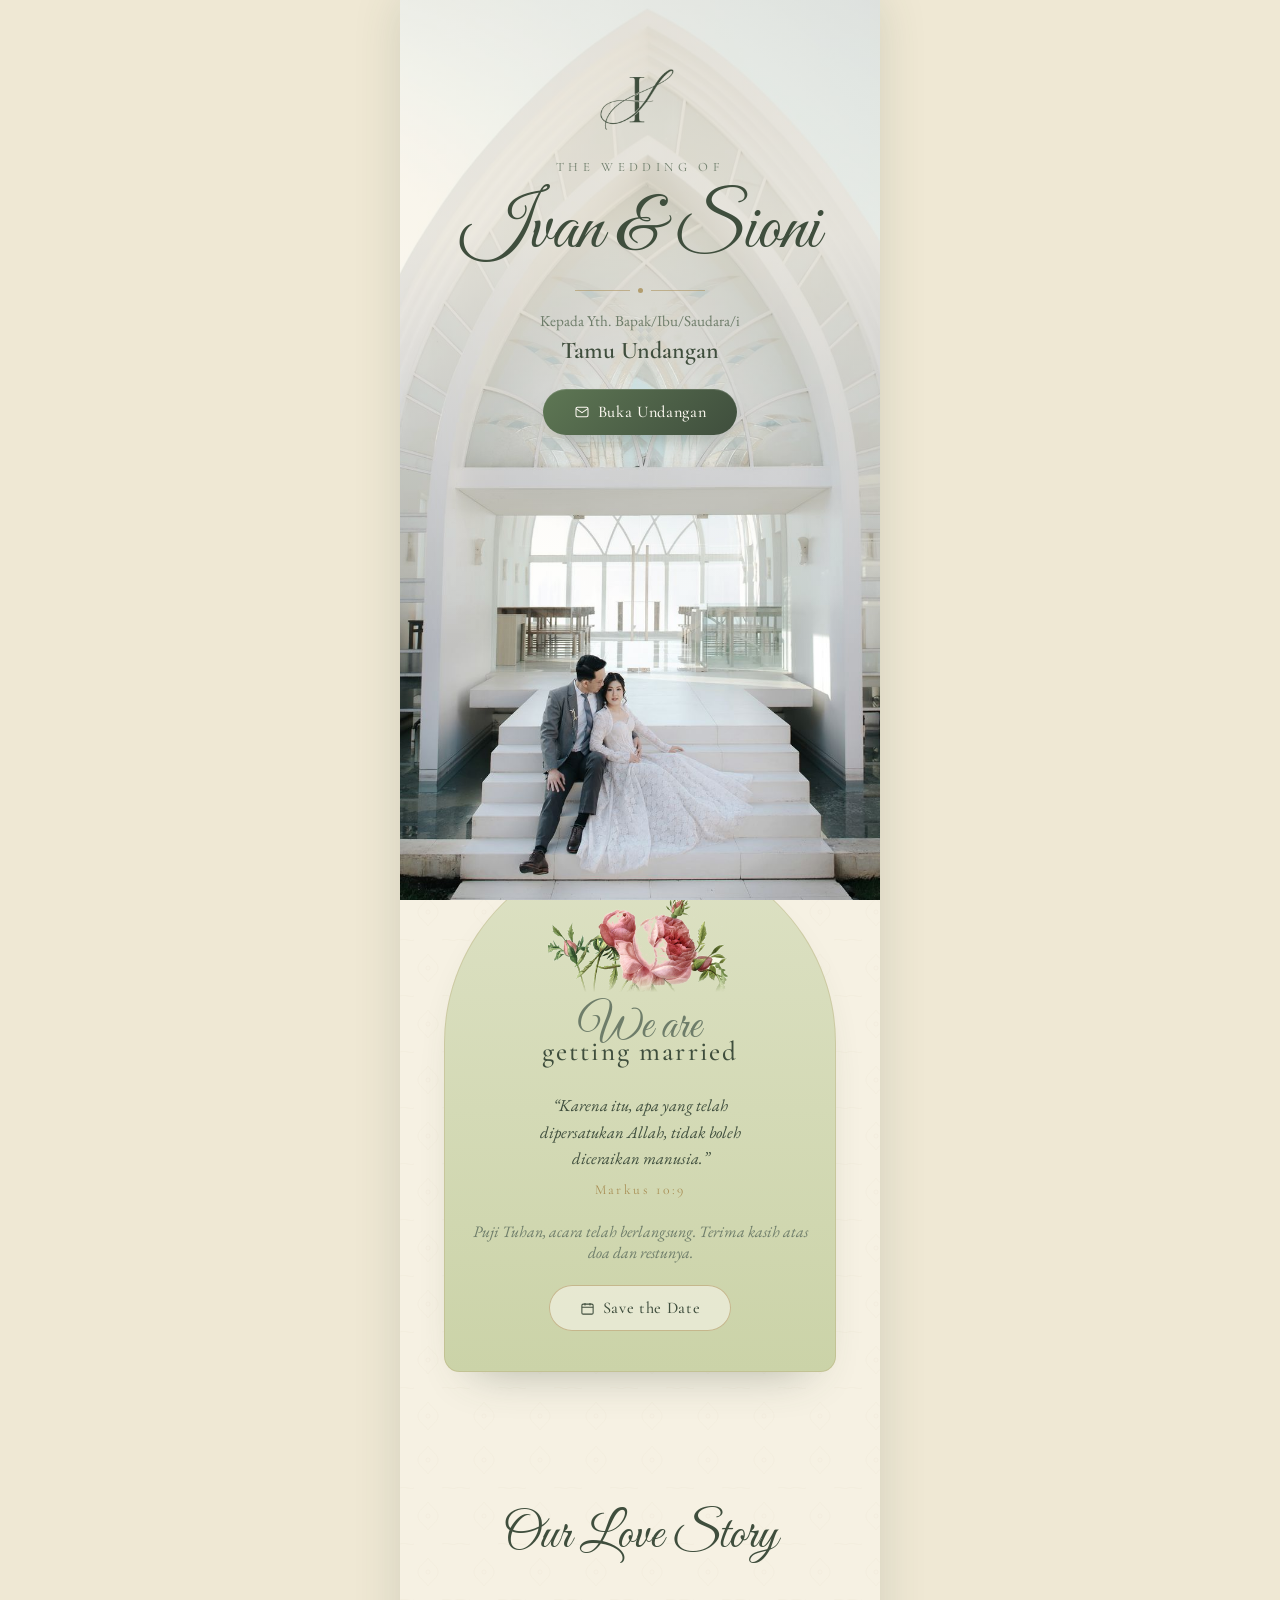
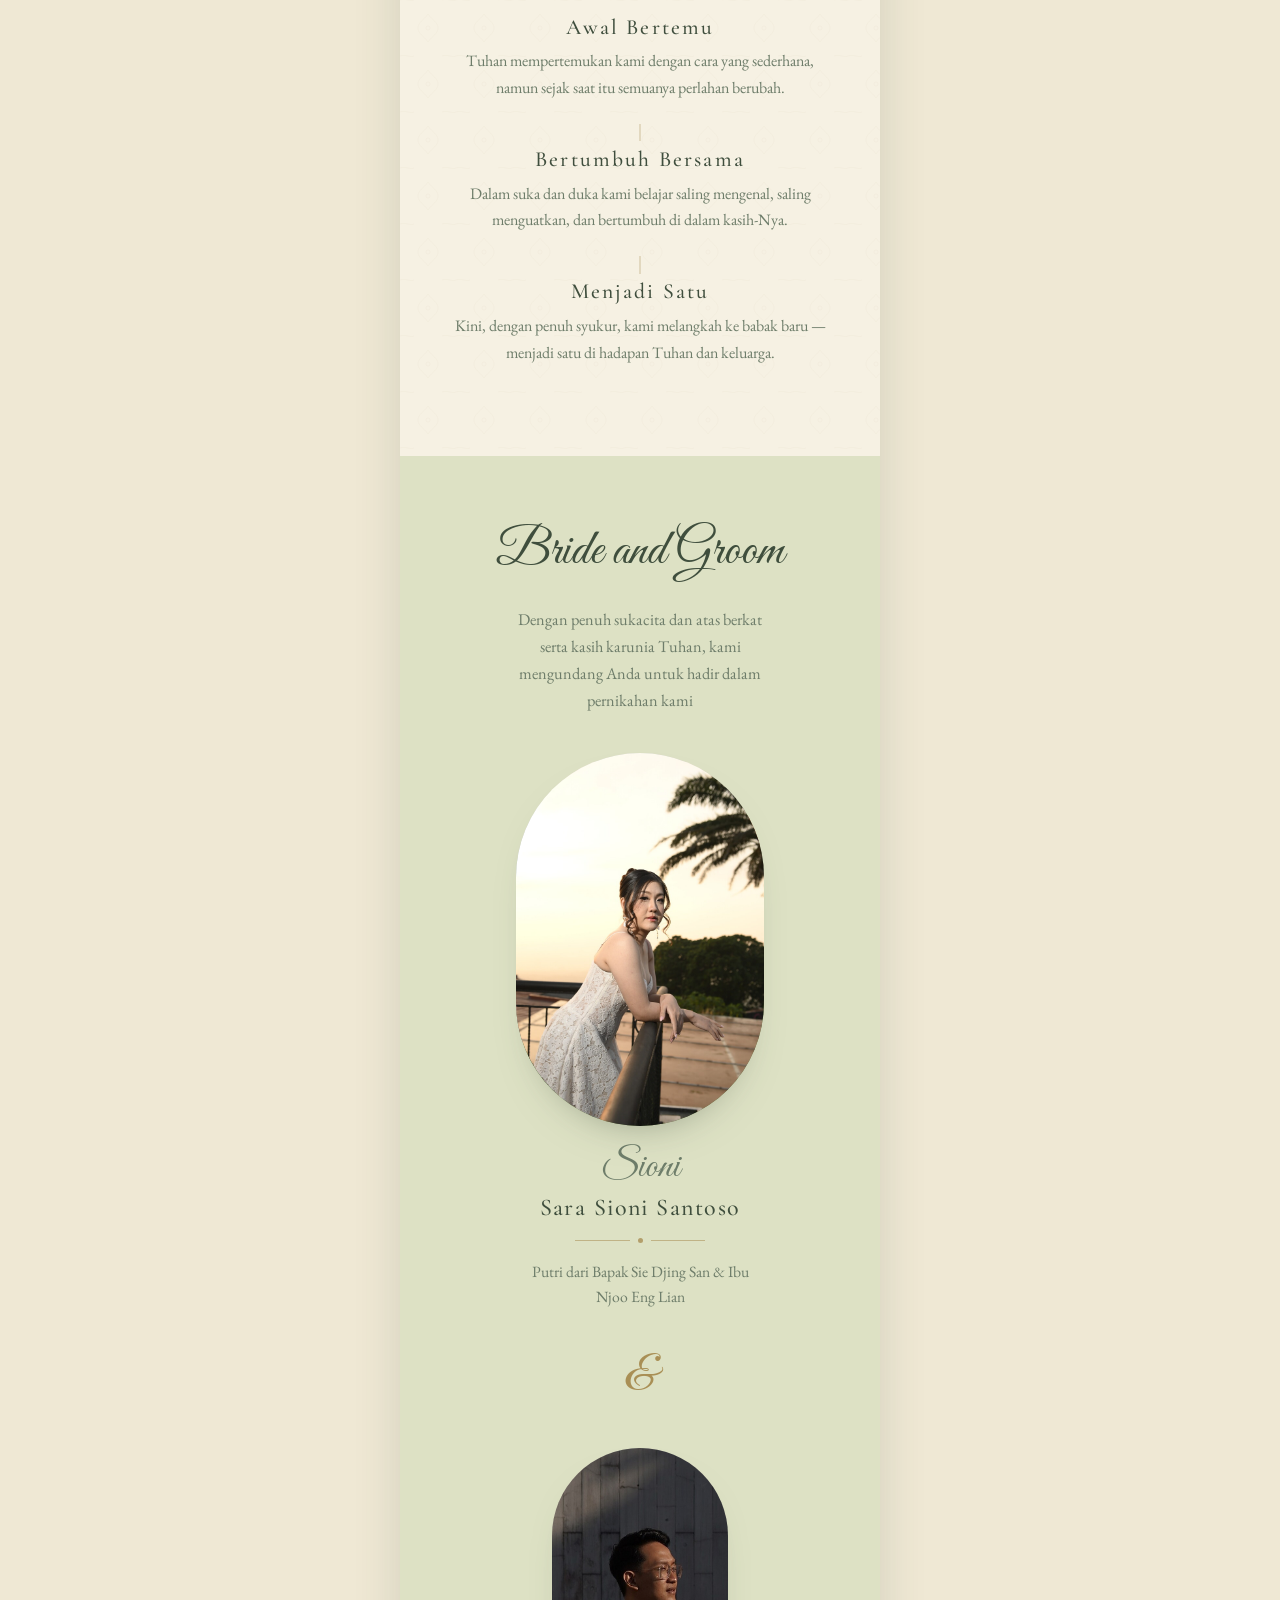
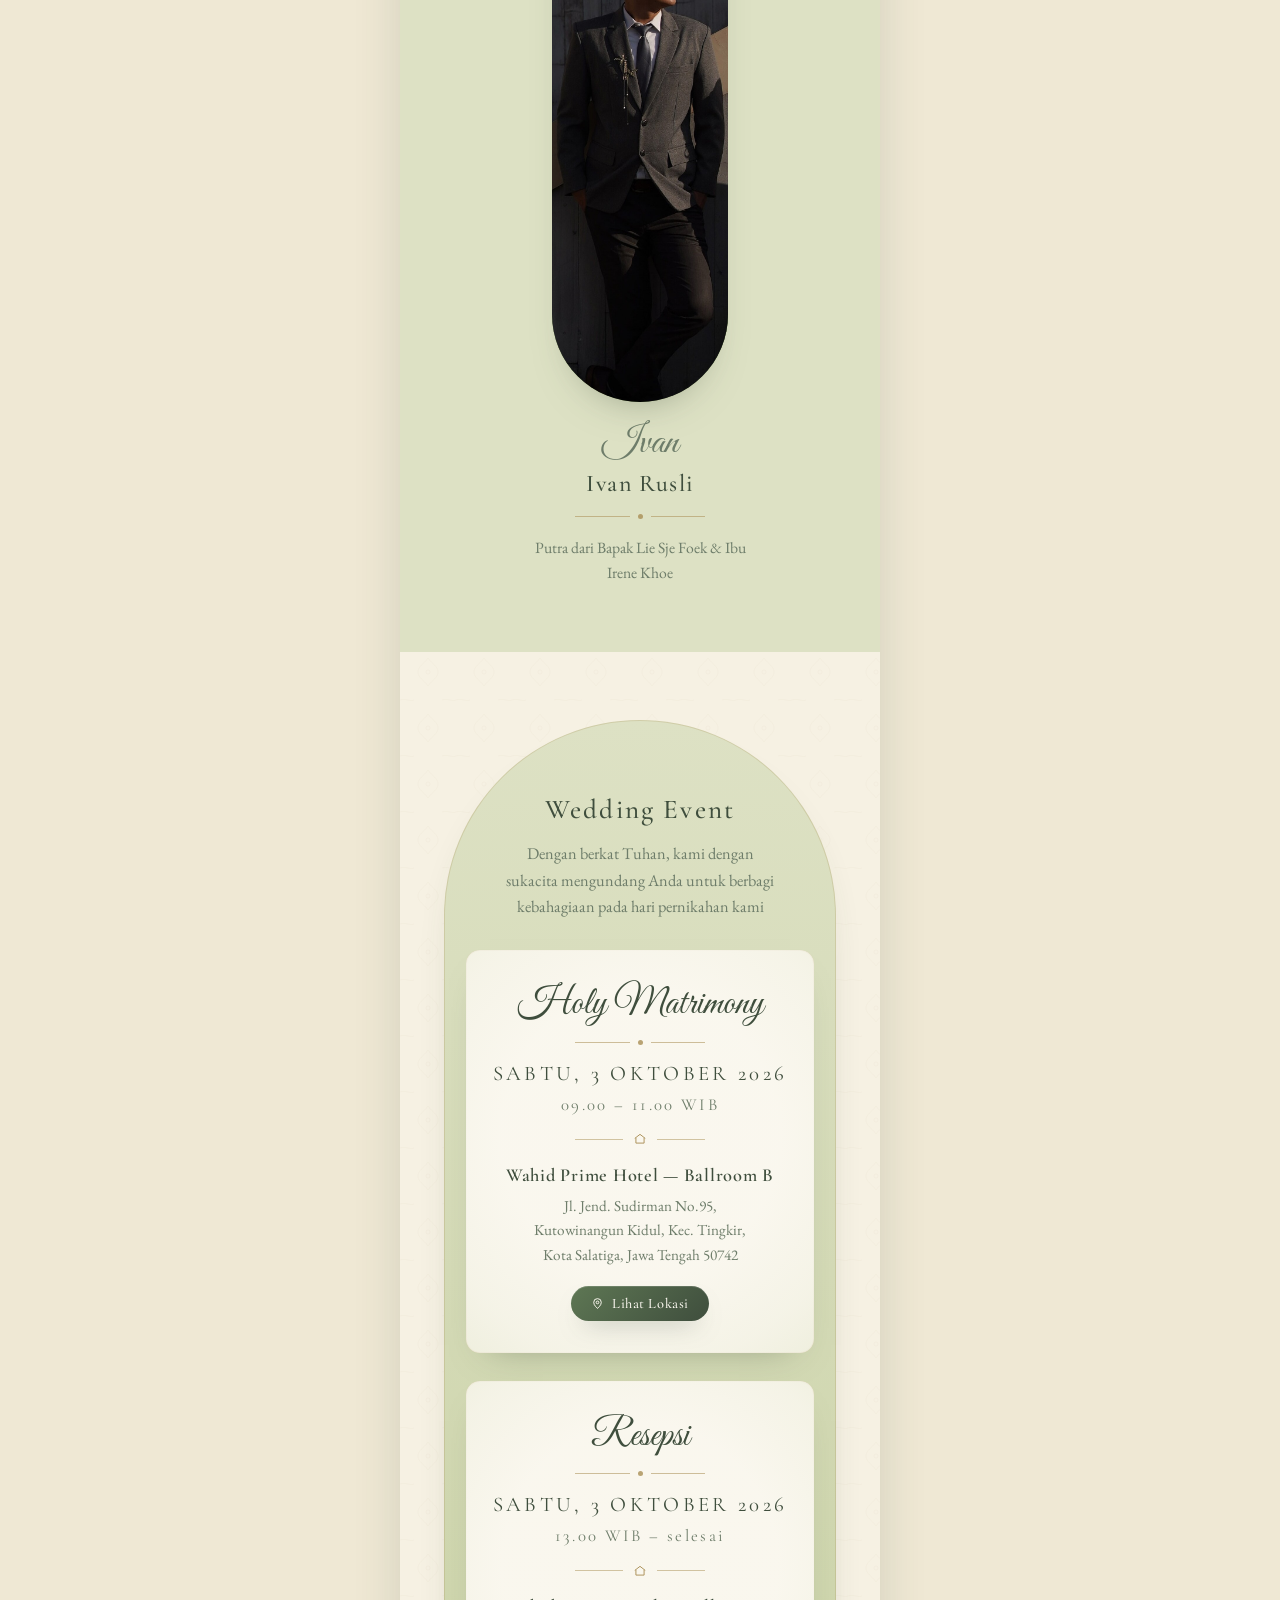
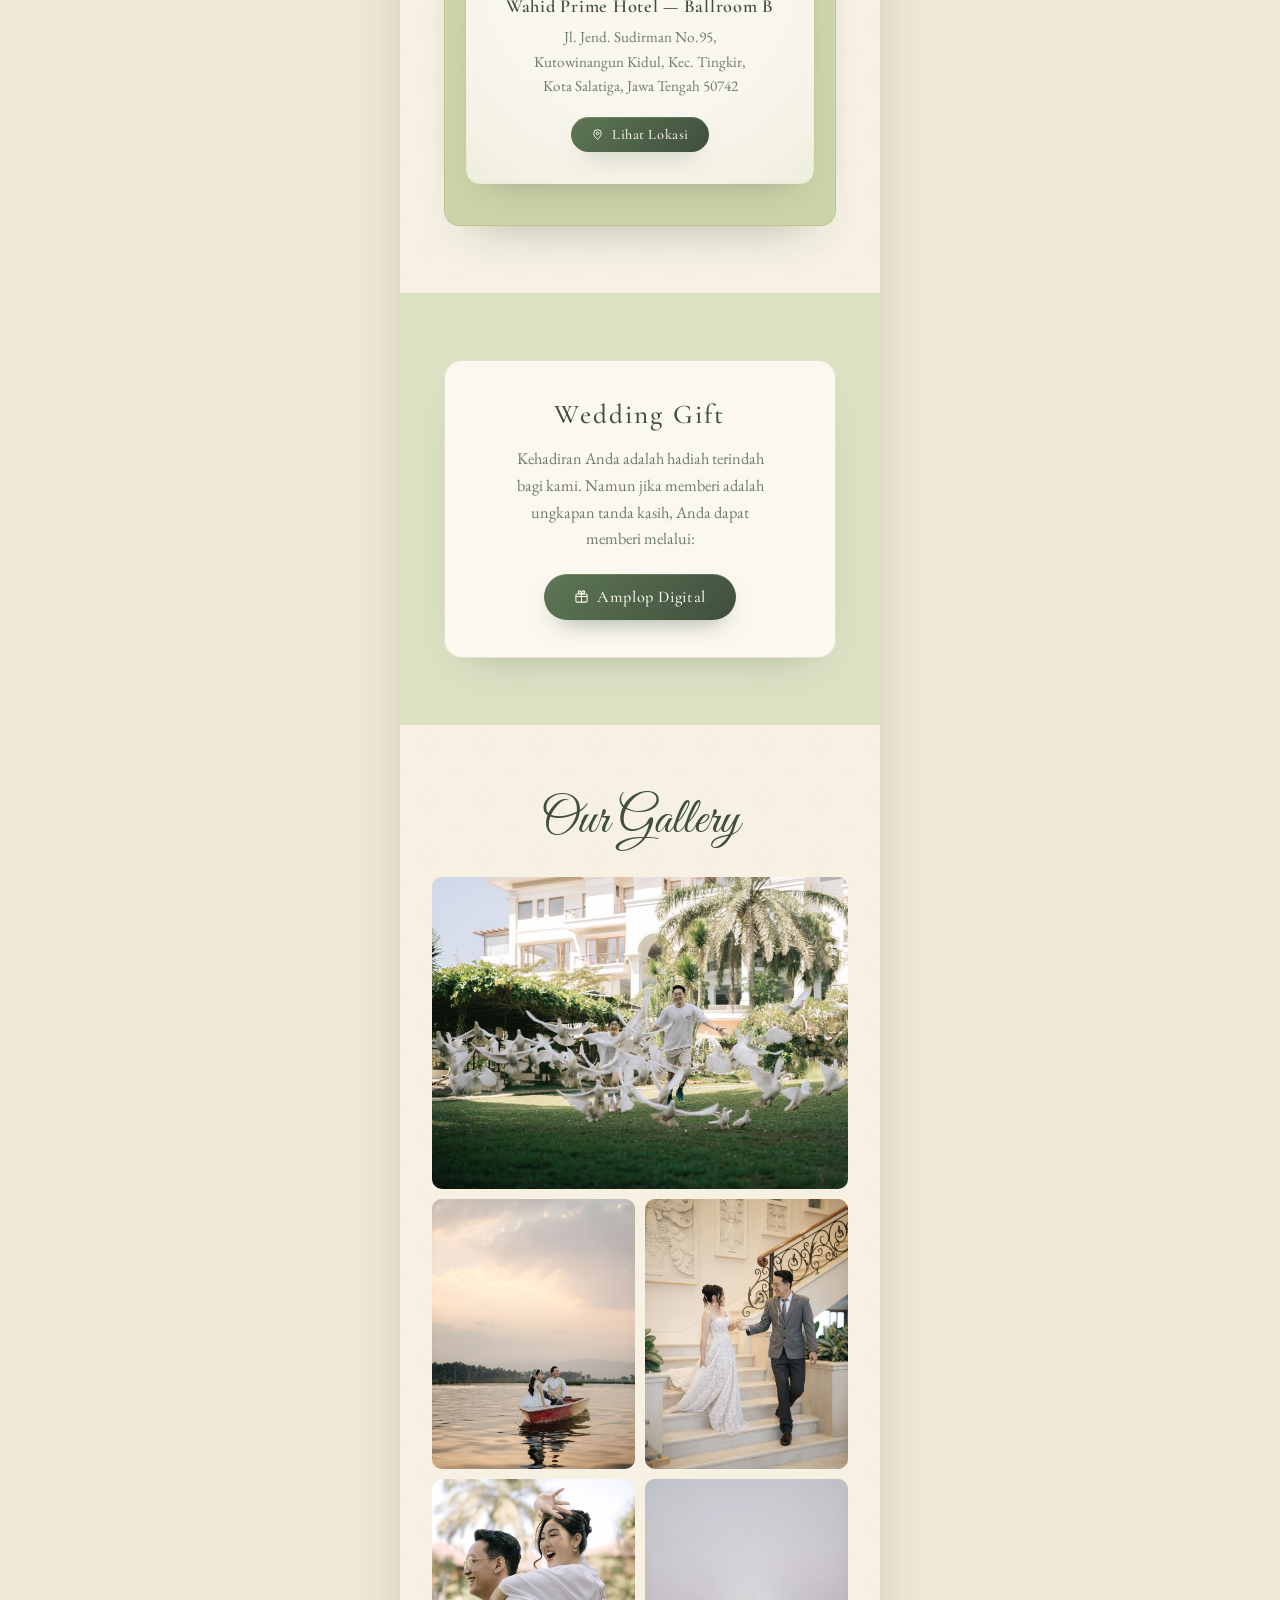
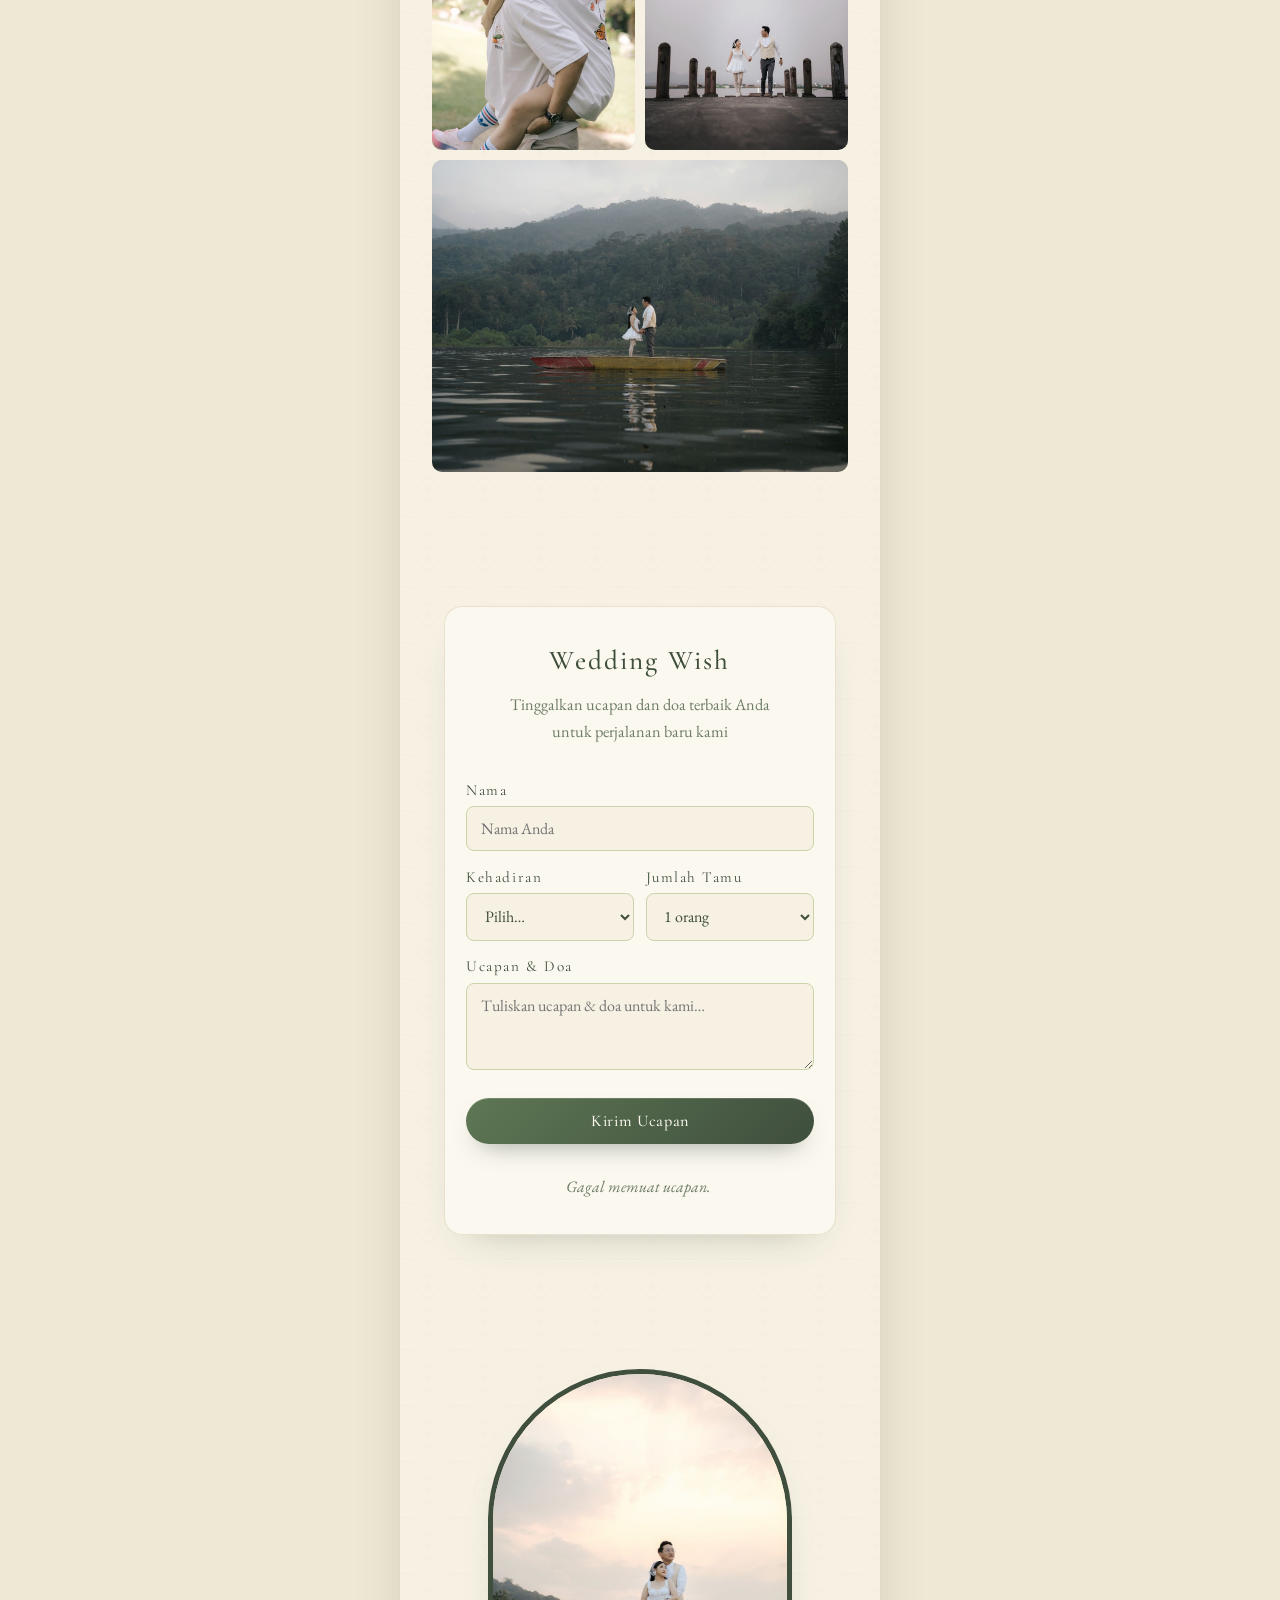
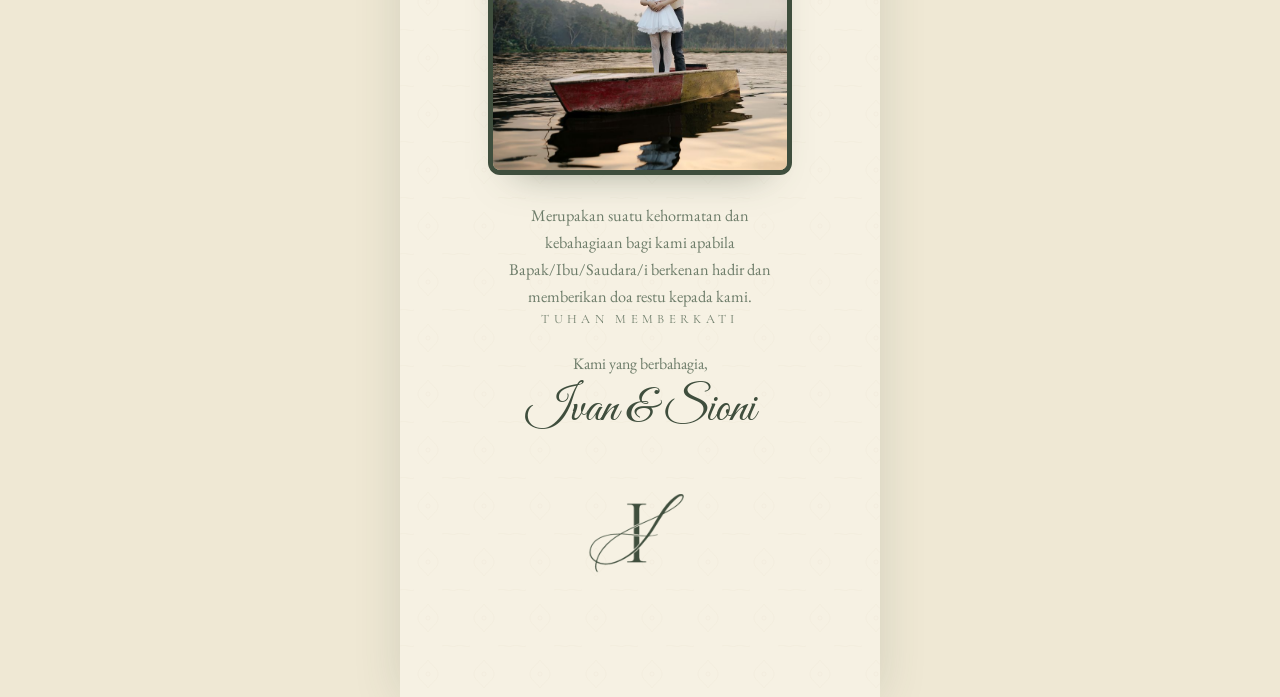
==== commit a60f0b14: "Ivan pakai foto full-body (jas abu-abu), bingkai pill ramping tinggi Foto Ivan (strip 487x1533) dipa" ====
--- a/preview/index.html
+++ b/preview/index.html
@@ -12,7 +12,7 @@
   <link rel="preconnect" href="https://fonts.googleapis.com" />
   <link rel="preconnect" href="https://fonts.gstatic.com" crossorigin />
   <link href="https://fonts.googleapis.com/css2?family=Cormorant+Garamond:ital,wght@0,400;0,500;0,600;1,400;1,500&family=EB+Garamond:ital,wght@0,400;0,500;1,400&family=Great+Vibes&display=swap" rel="stylesheet" />
-  <link rel="stylesheet" href="css/style.css?v=fresco27" />
+  <link rel="stylesheet" href="css/style.css?v=fresco28" />
 </head>
 <body class="locked assemble">
 
@@ -371,7 +371,7 @@
       <div class="script big-amp rv">&amp;</div>
 
       <div class="person rv">
-        <div class="arch-photo">
+        <div class="arch-photo groom-full">
           <svg class="ph-art" viewBox="240 424 240 256" preserveAspectRatio="xMidYMid slice"><use href="#muralArt"/></svg>
           <img id="groom-photo" alt="Foto mempelai pria" hidden />
           <span class="script ph-initial">I</span>
--- a/preview/css/style.css
+++ b/preview/css/style.css
@@ -331,6 +331,8 @@
   margin-bottom: 1.8rem;
 }
 .arch-photo.big .ph-art { border-radius: inherit; }
+/* Foto Ivan versi full-body (strip tinggi) — bingkai lebih ramping & tinggi */
+.arch-photo.groom-full { width: min(11rem, 58vw); aspect-ratio: 600 / 1889; }
 
 .person-nick { font-size: 2.5rem; color: var(--ink-soft); line-height: 1; }
 .person-name { font-family: var(--serif); font-weight: 500; font-size: 1.5rem; letter-spacing: .06em; margin-top: .4rem; }
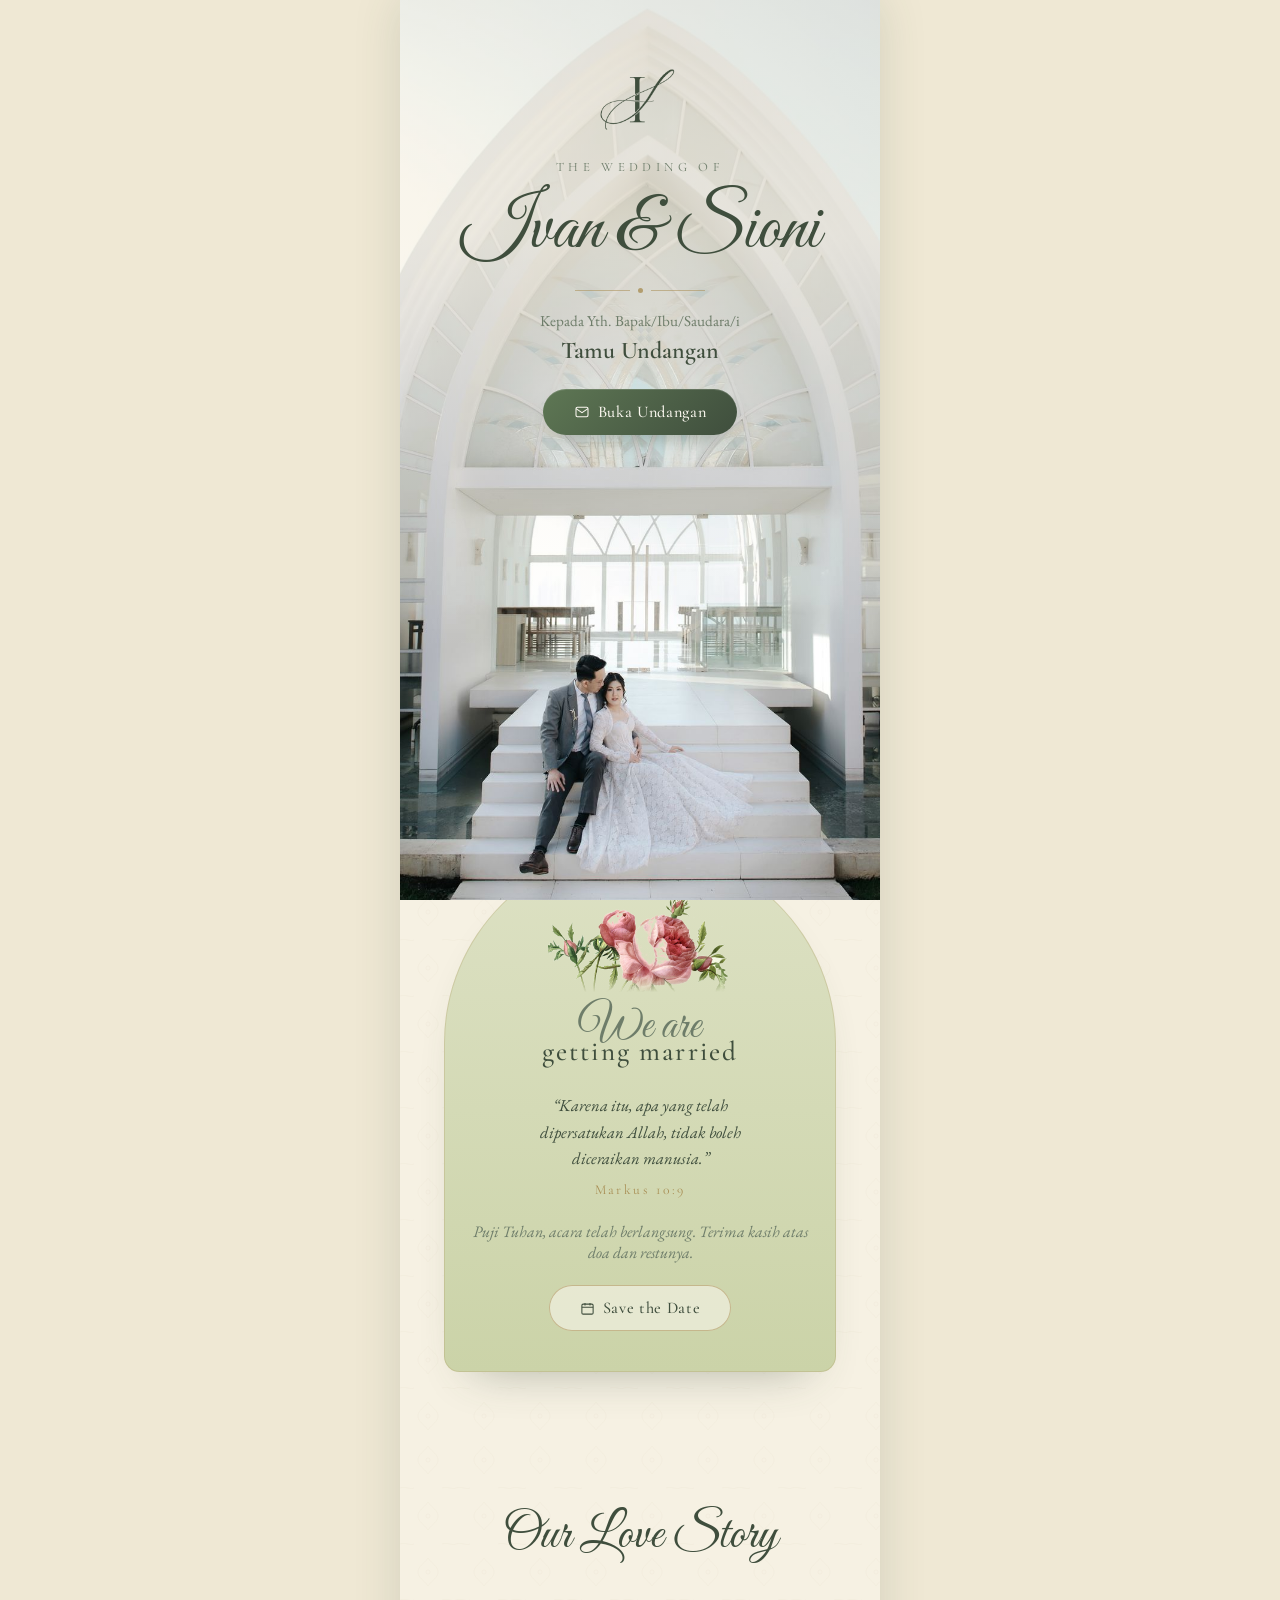
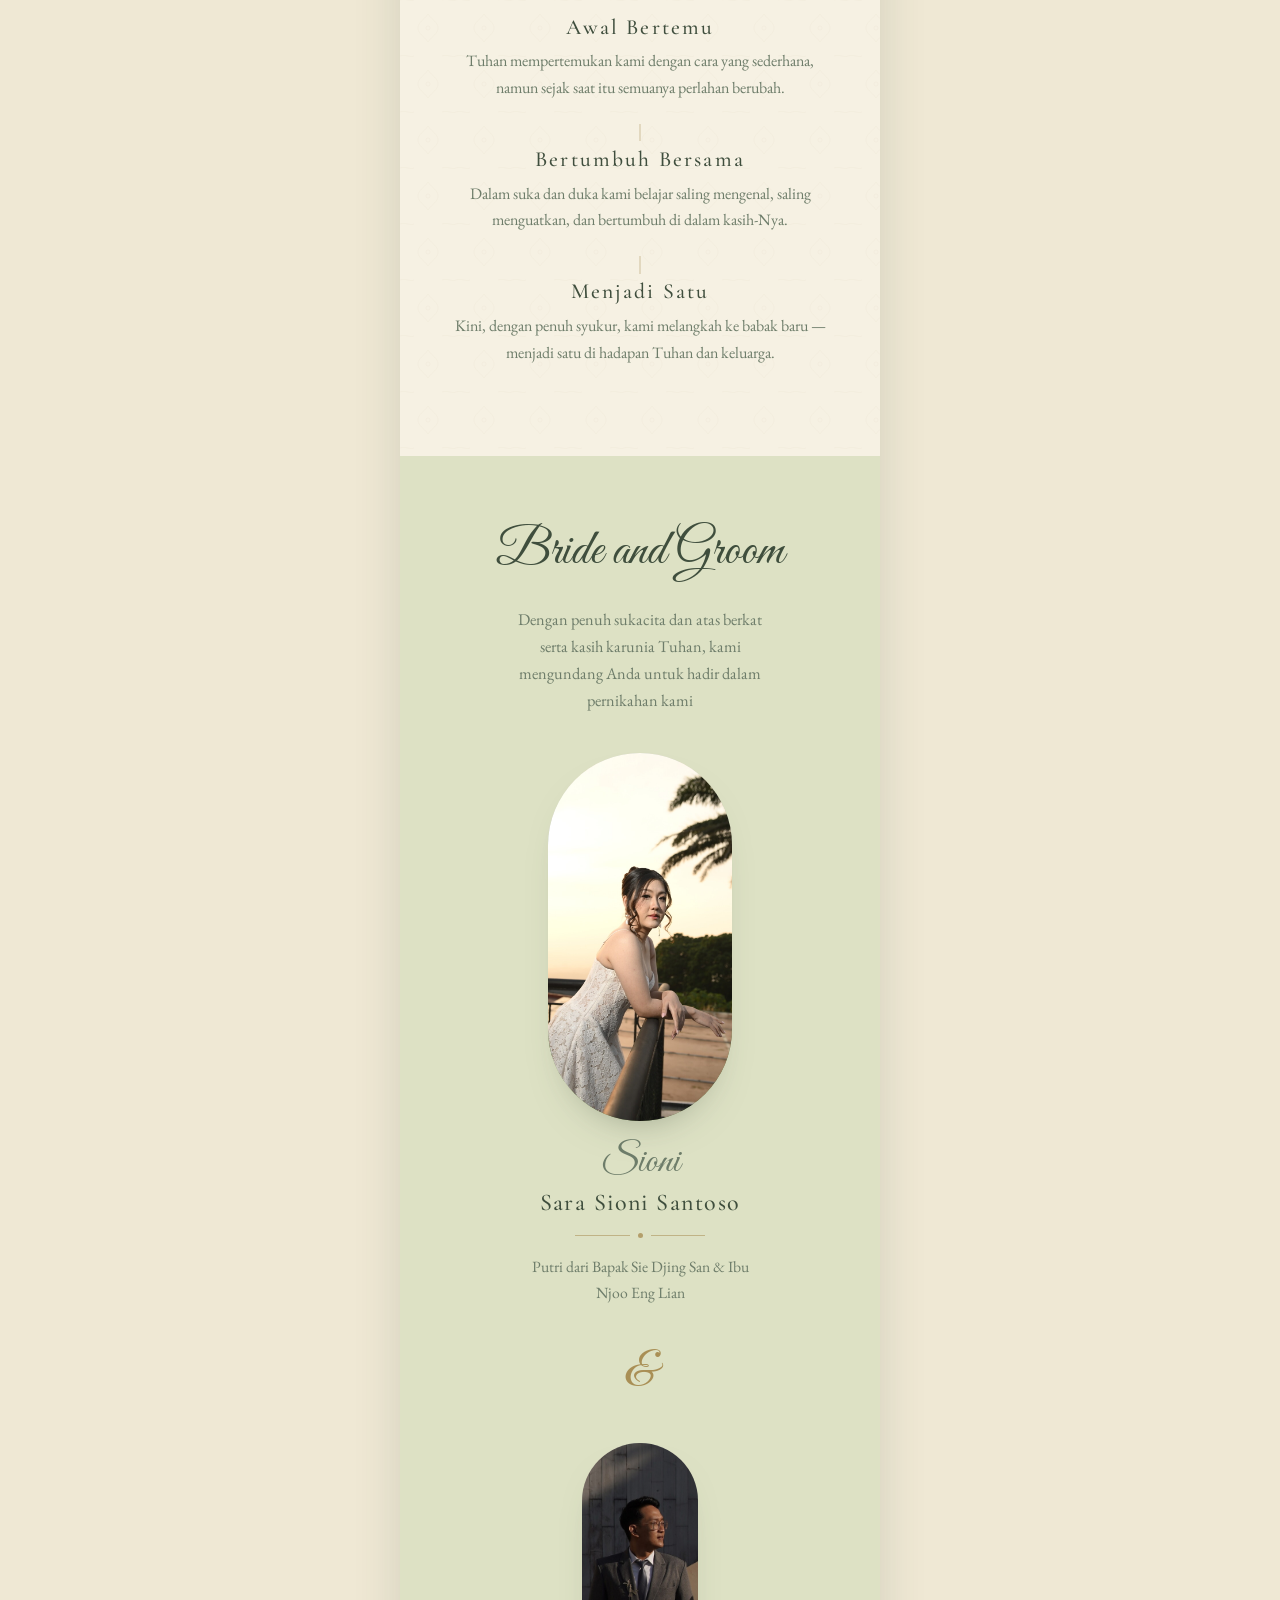
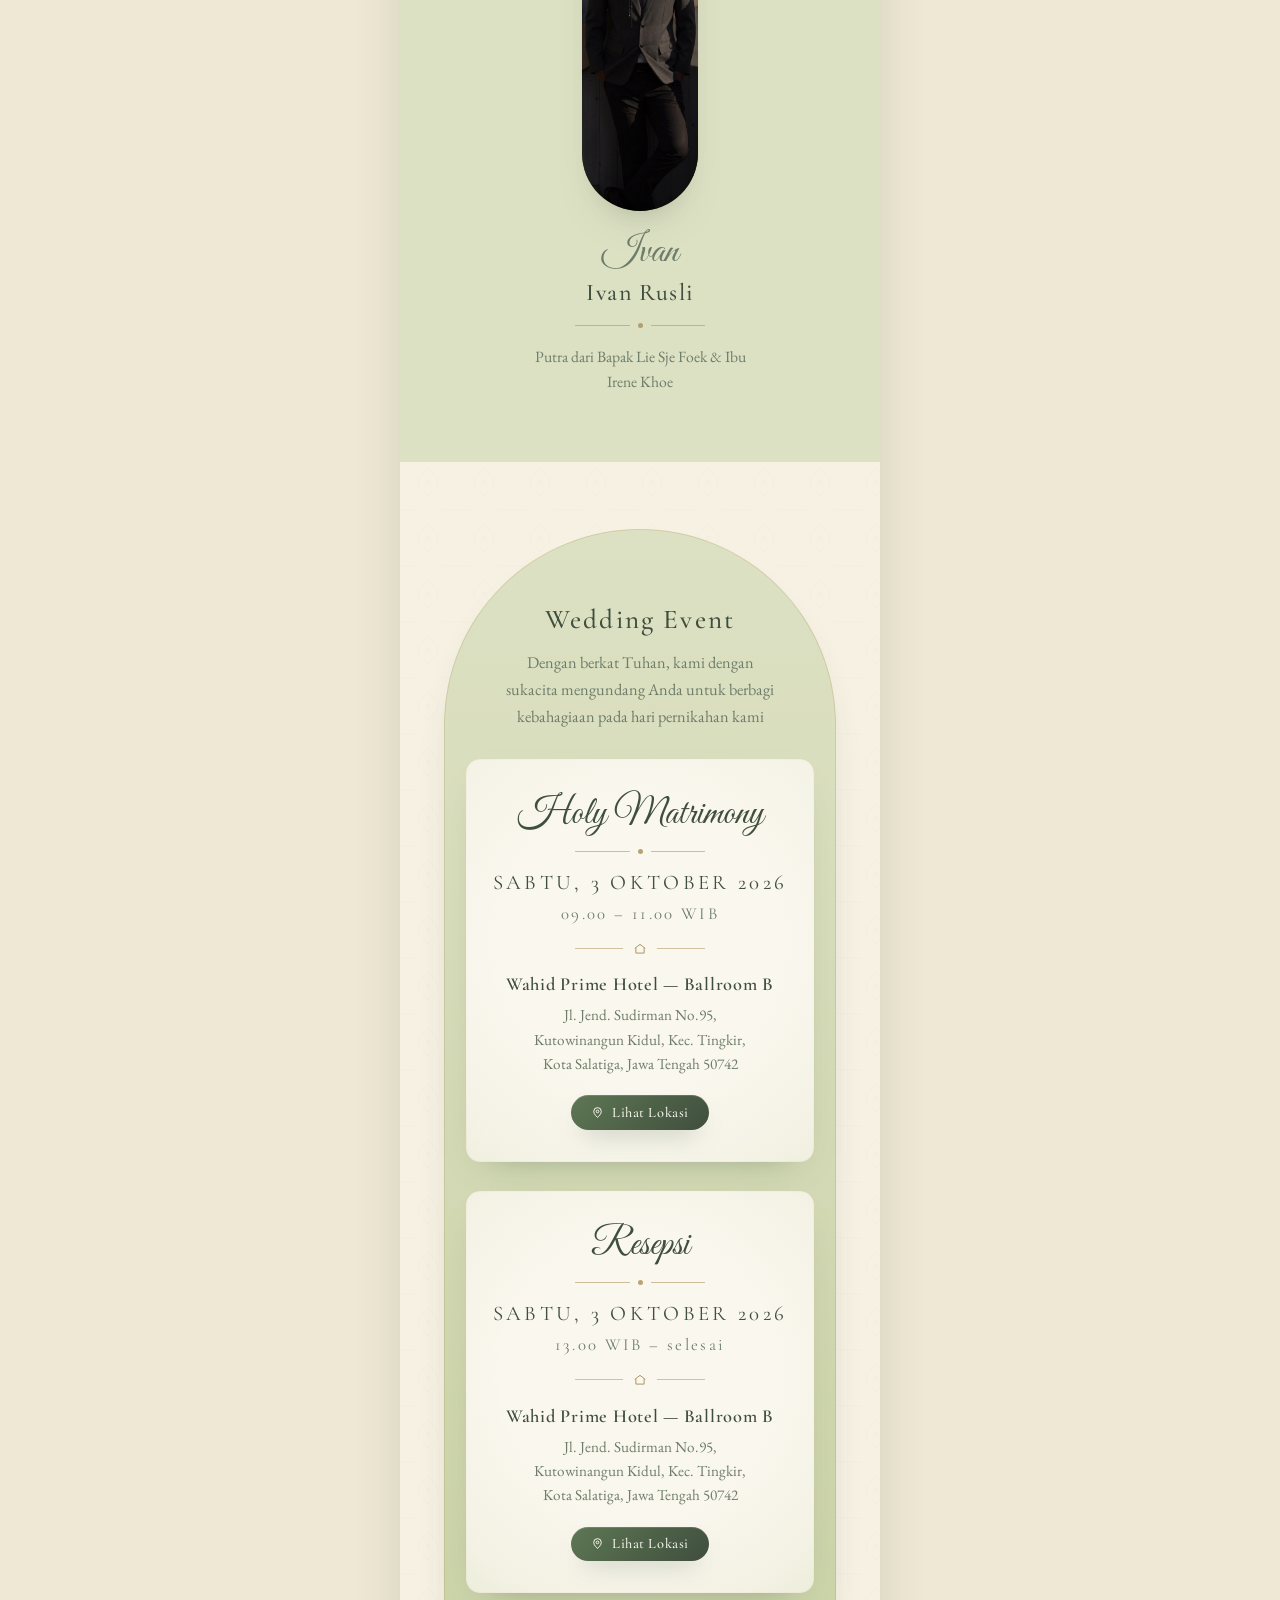
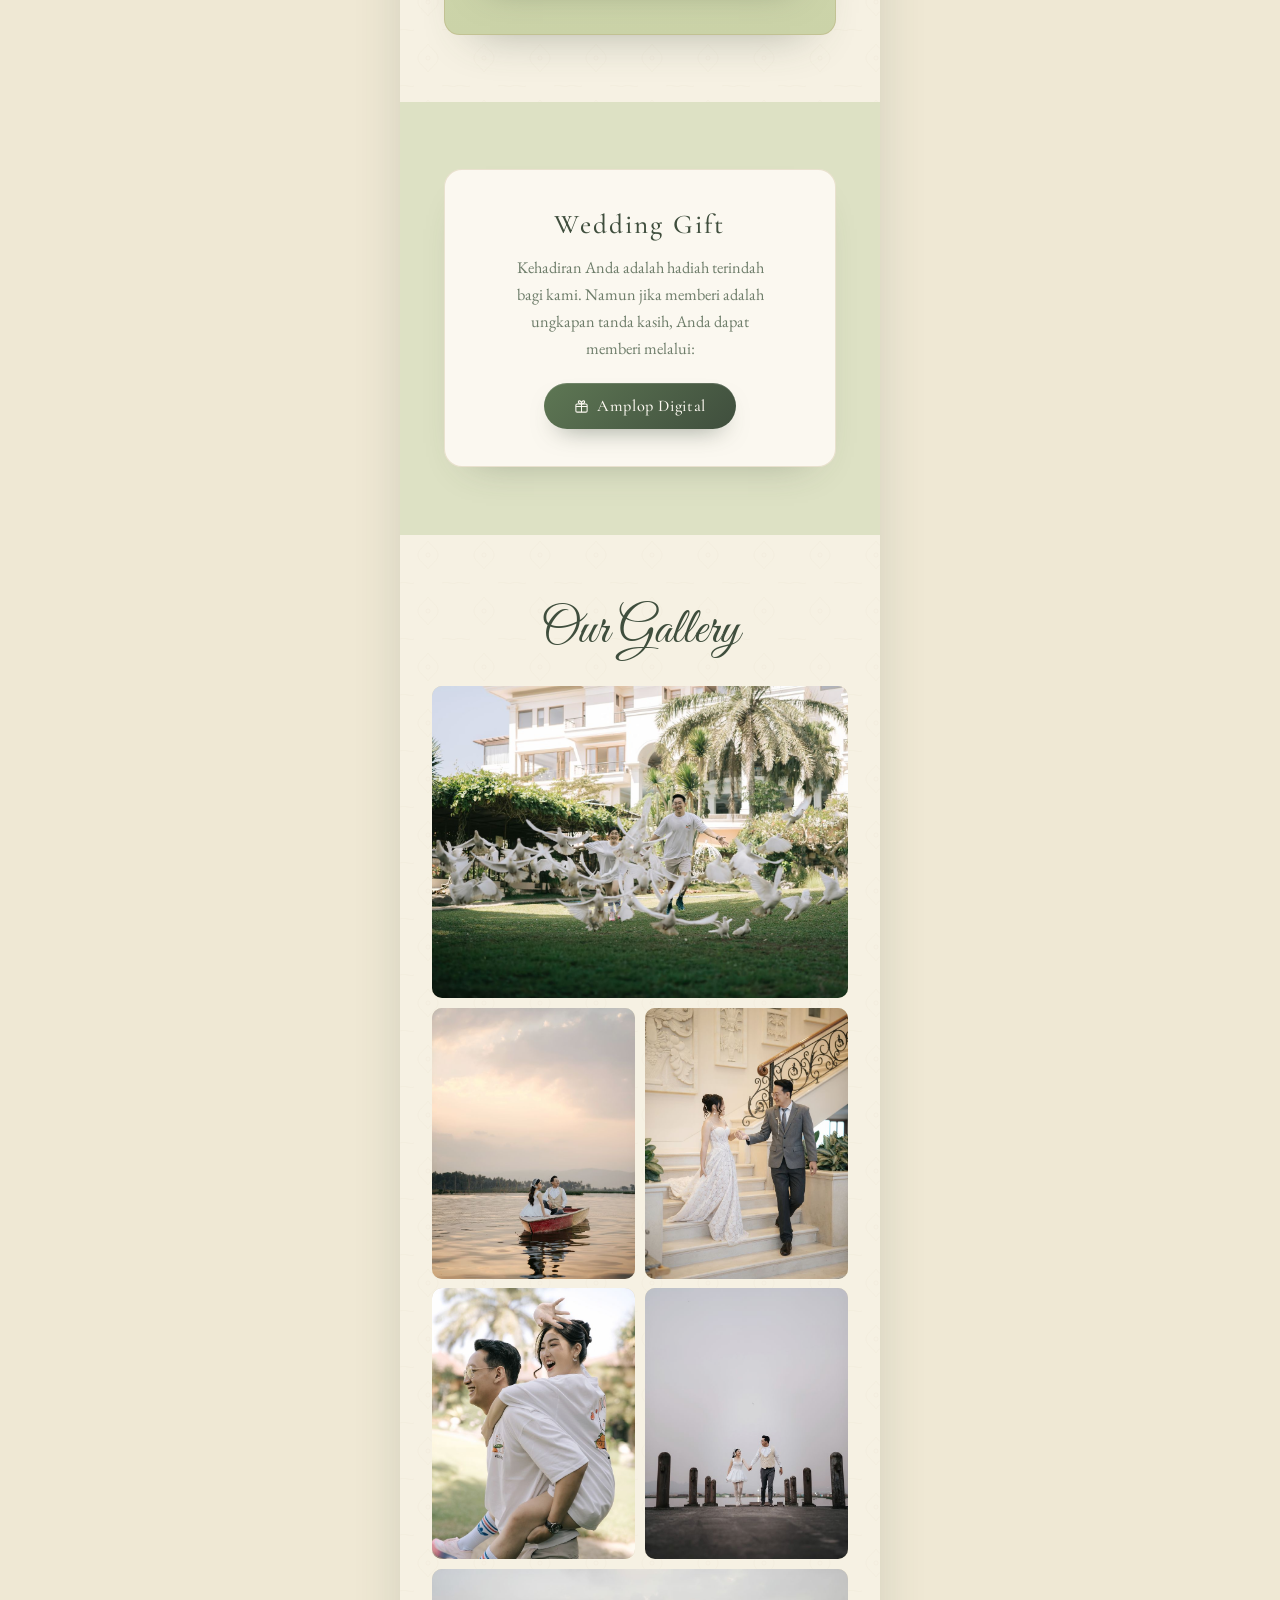
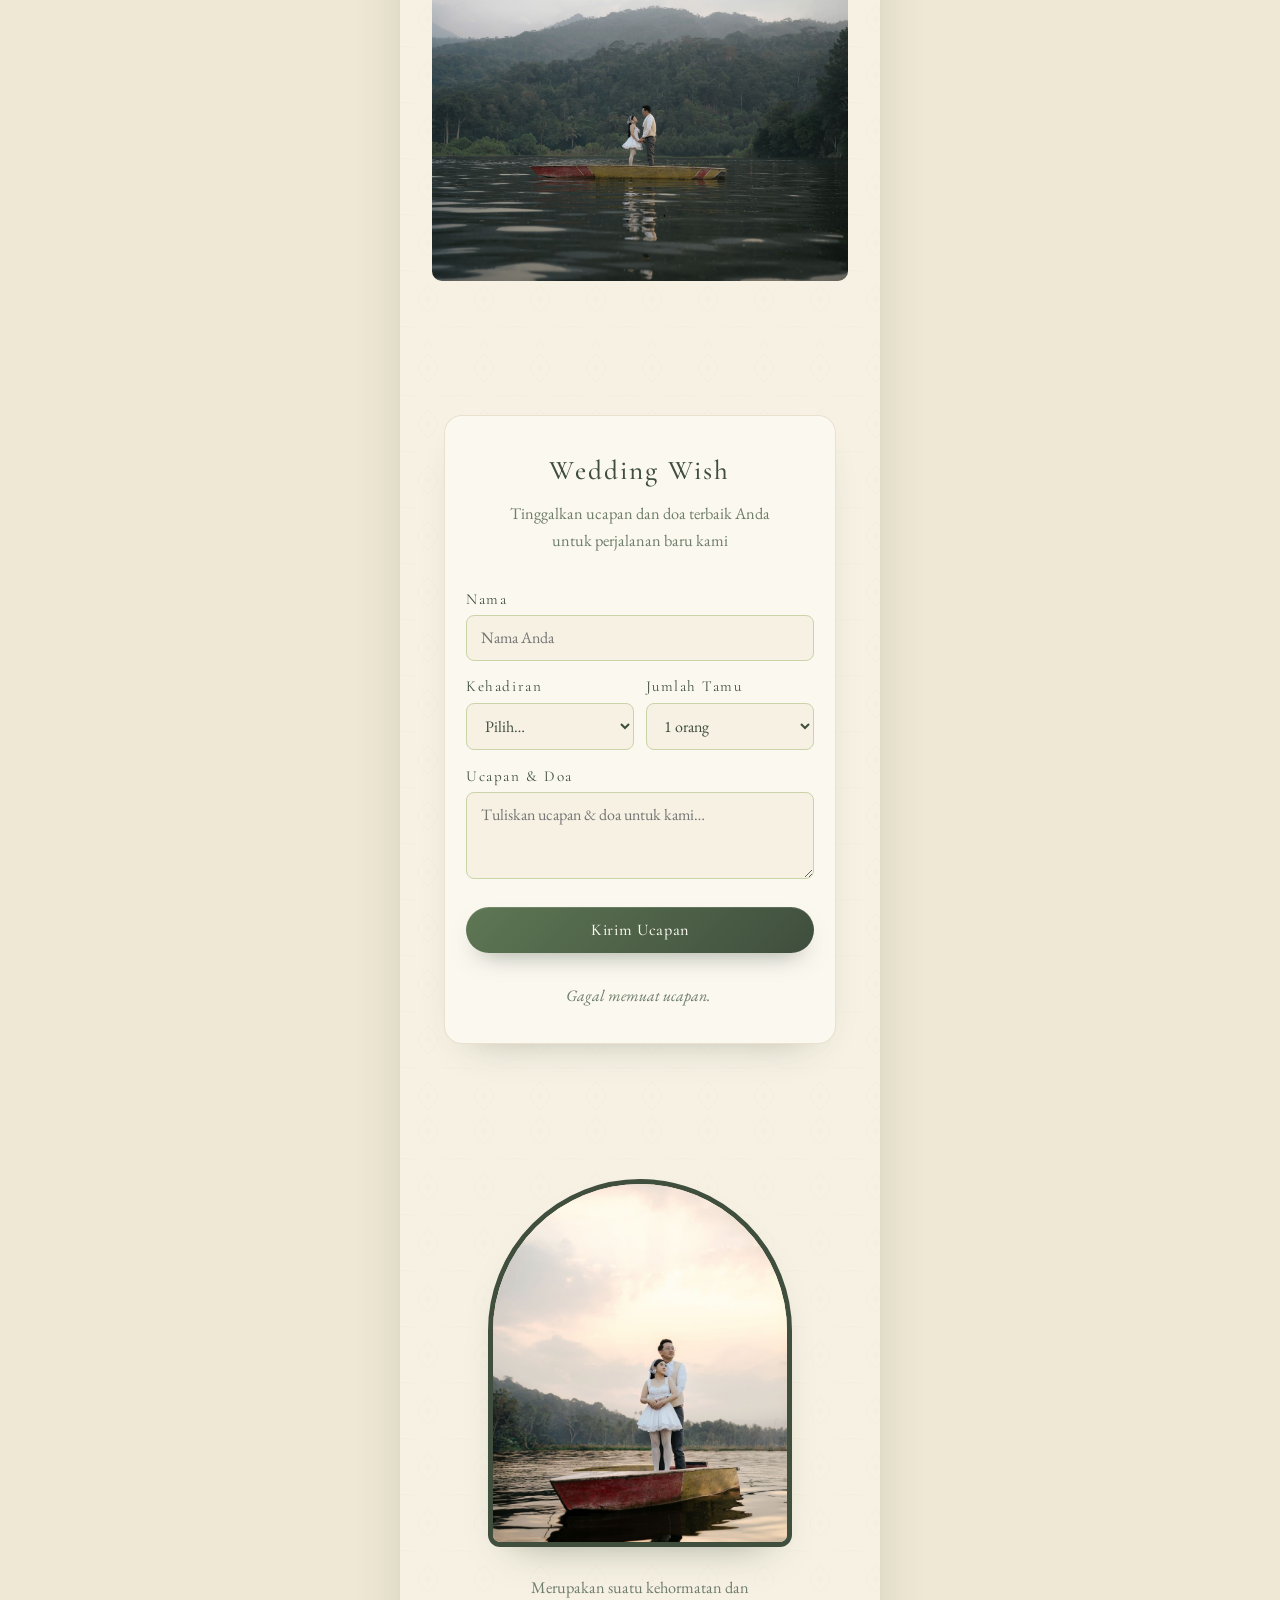
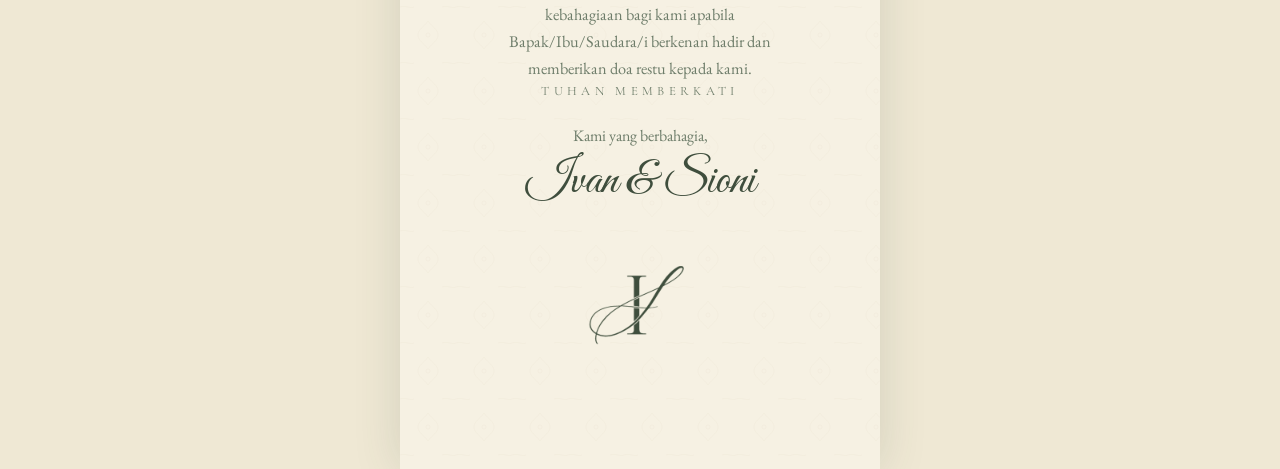
==== commit 670292d0: "Kedua bingkai jadi pill jelas & tinggi sama Sioni: fotonya dipangkas sisi ke aspek 1:2 supaya bingka" ====
--- a/preview/index.html
+++ b/preview/index.html
@@ -12,7 +12,7 @@
   <link rel="preconnect" href="https://fonts.googleapis.com" />
   <link rel="preconnect" href="https://fonts.gstatic.com" crossorigin />
   <link href="https://fonts.googleapis.com/css2?family=Cormorant+Garamond:ital,wght@0,400;0,500;0,600;1,400;1,500&family=EB+Garamond:ital,wght@0,400;0,500;1,400&family=Great+Vibes&display=swap" rel="stylesheet" />
-  <link rel="stylesheet" href="css/style.css?v=fresco28" />
+  <link rel="stylesheet" href="css/style.css?v=fresco30" />
 </head>
 <body class="locked assemble">
 
--- a/preview/css/style.css
+++ b/preview/css/style.css
@@ -303,8 +303,9 @@
 .person { margin-top: 2.4rem; }
 .arch-photo {
   position: relative;
-  width: min(15.5rem, 72vw);
-  aspect-ratio: 760 / 1142;
+  height: min(23rem, 84vw);
+  width: auto;
+  aspect-ratio: 1 / 2;
   margin: 0 auto 1.3rem;
   border-radius: 999px;
   overflow: hidden;
@@ -331,8 +332,8 @@
   margin-bottom: 1.8rem;
 }
 .arch-photo.big .ph-art { border-radius: inherit; }
-/* Foto Ivan versi full-body (strip tinggi) — bingkai lebih ramping & tinggi */
-.arch-photo.groom-full { width: min(11rem, 58vw); aspect-ratio: 600 / 1889; }
+/* Foto Ivan full-body (strip tinggi) — tinggi sama, tapi lebih ramping (aspek foto) */
+.arch-photo.groom-full { aspect-ratio: 600 / 1889; }
 
 .person-nick { font-size: 2.5rem; color: var(--ink-soft); line-height: 1; }
 .person-name { font-family: var(--serif); font-weight: 500; font-size: 1.5rem; letter-spacing: .06em; margin-top: .4rem; }
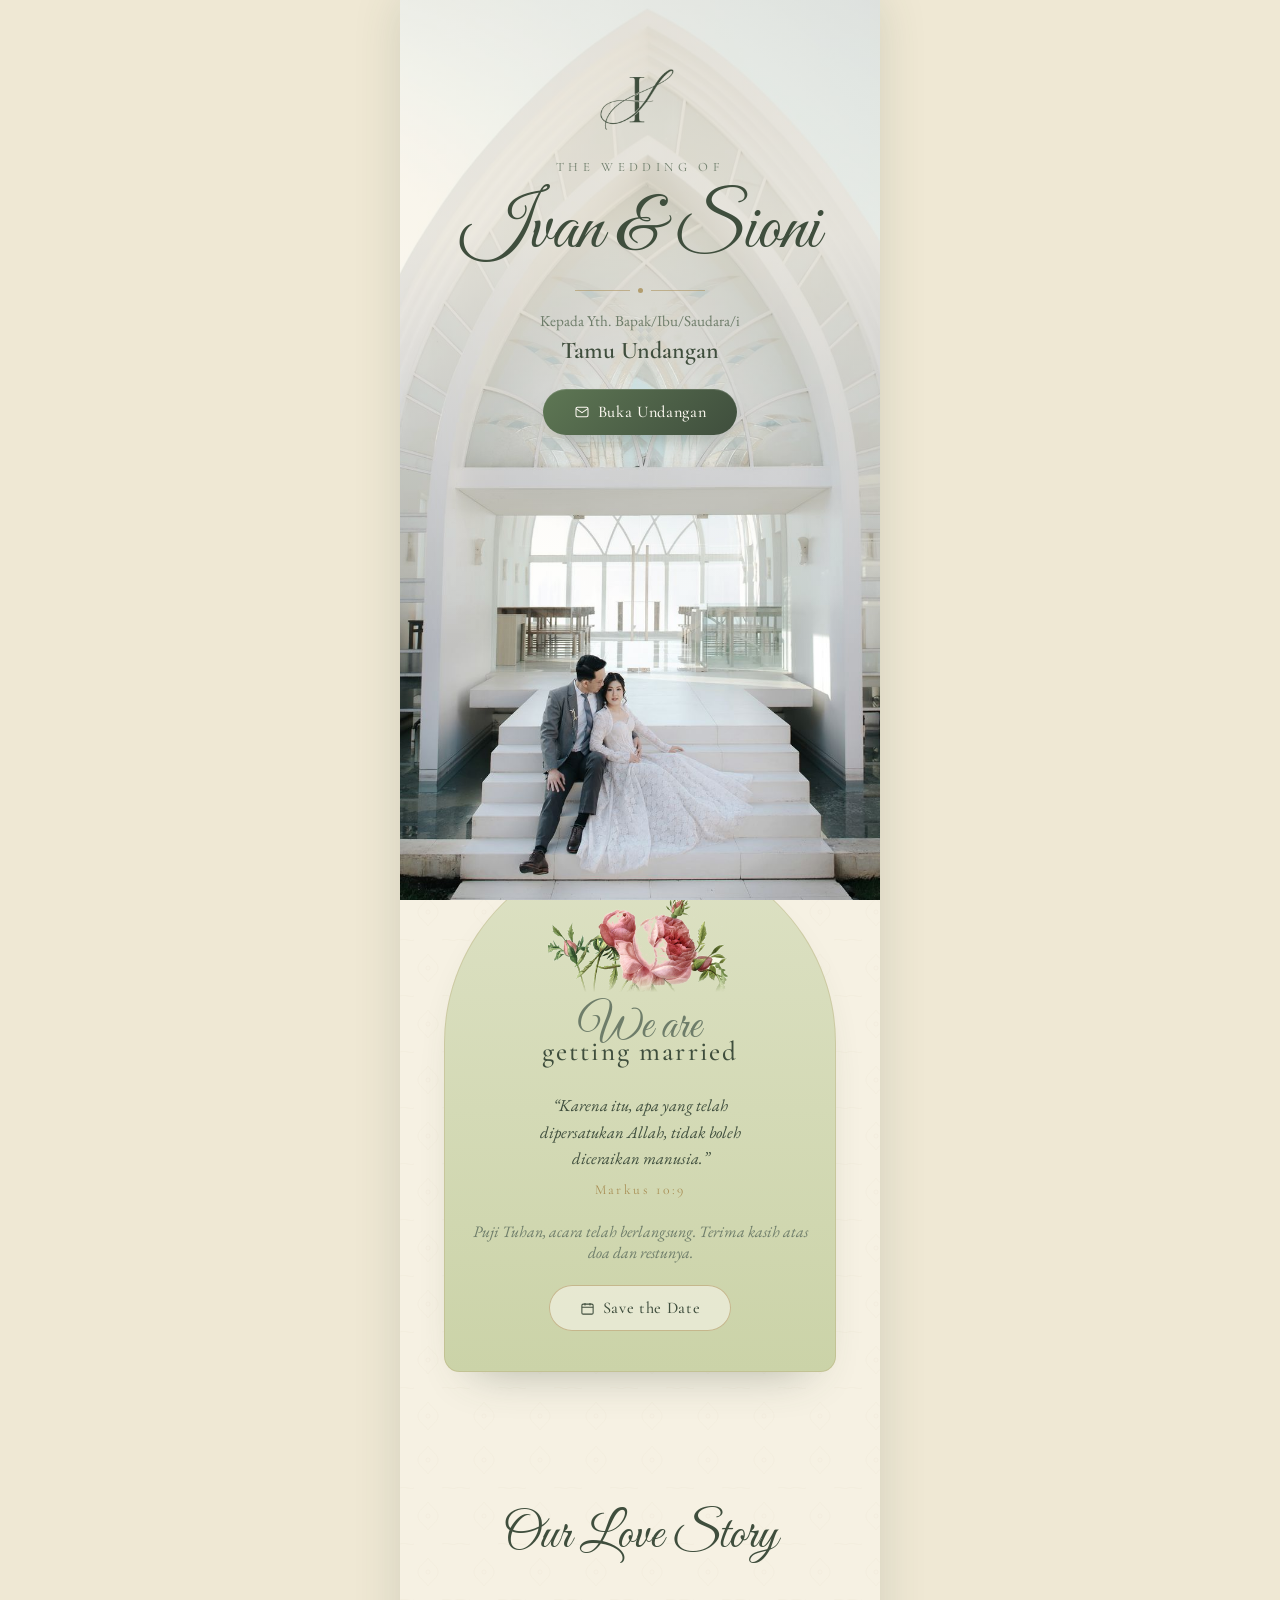
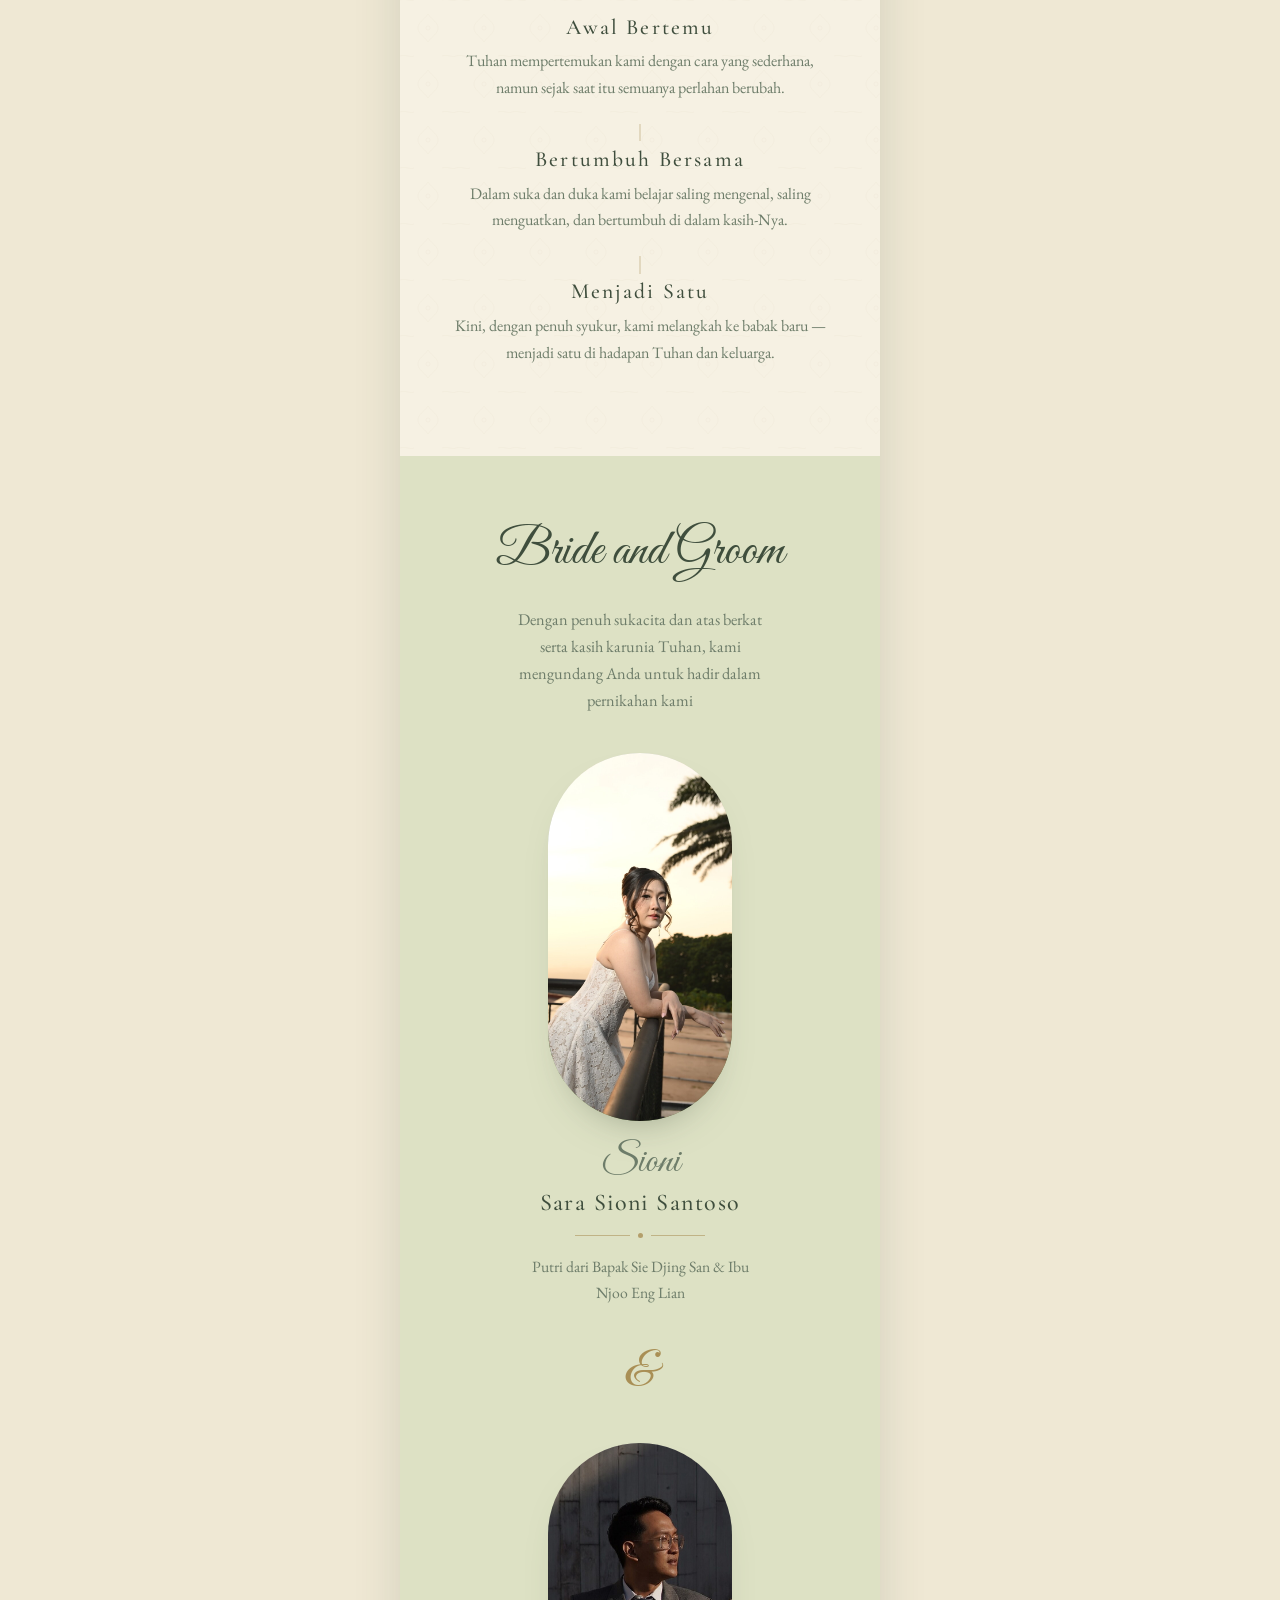
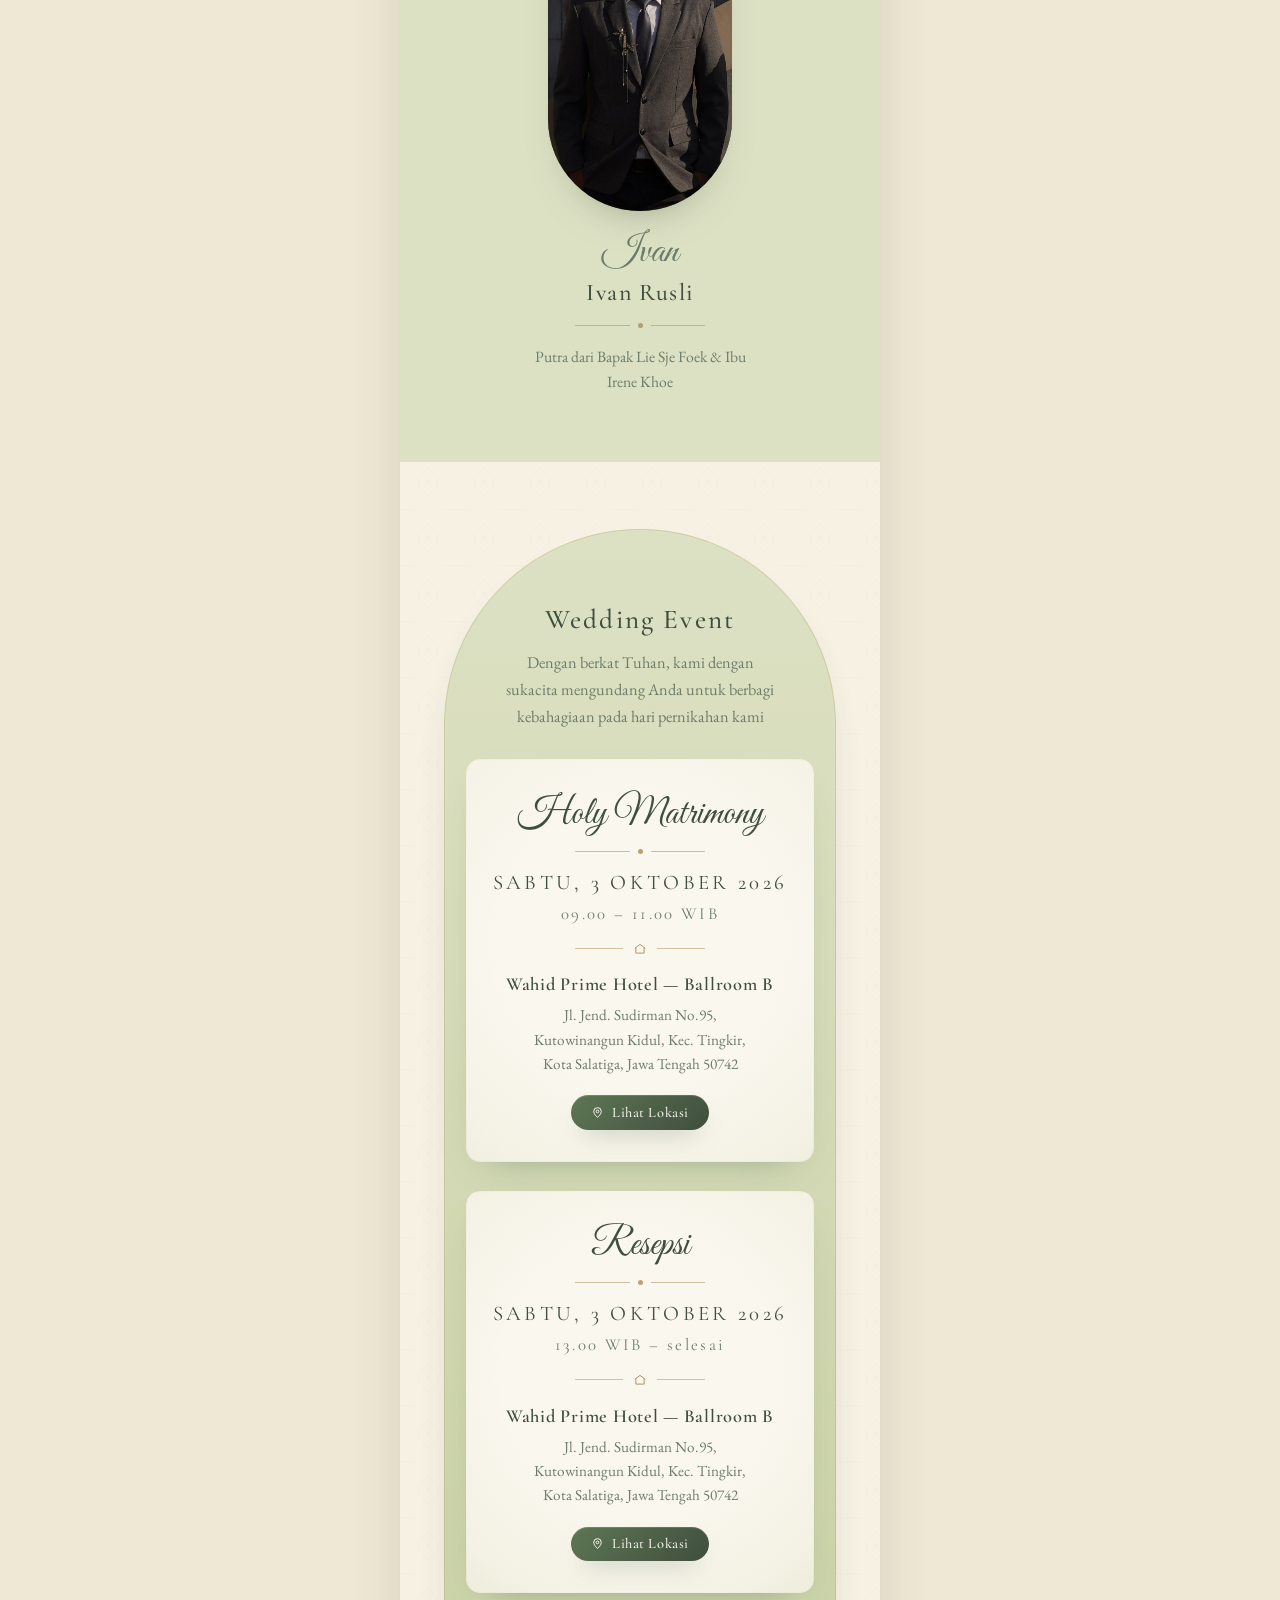
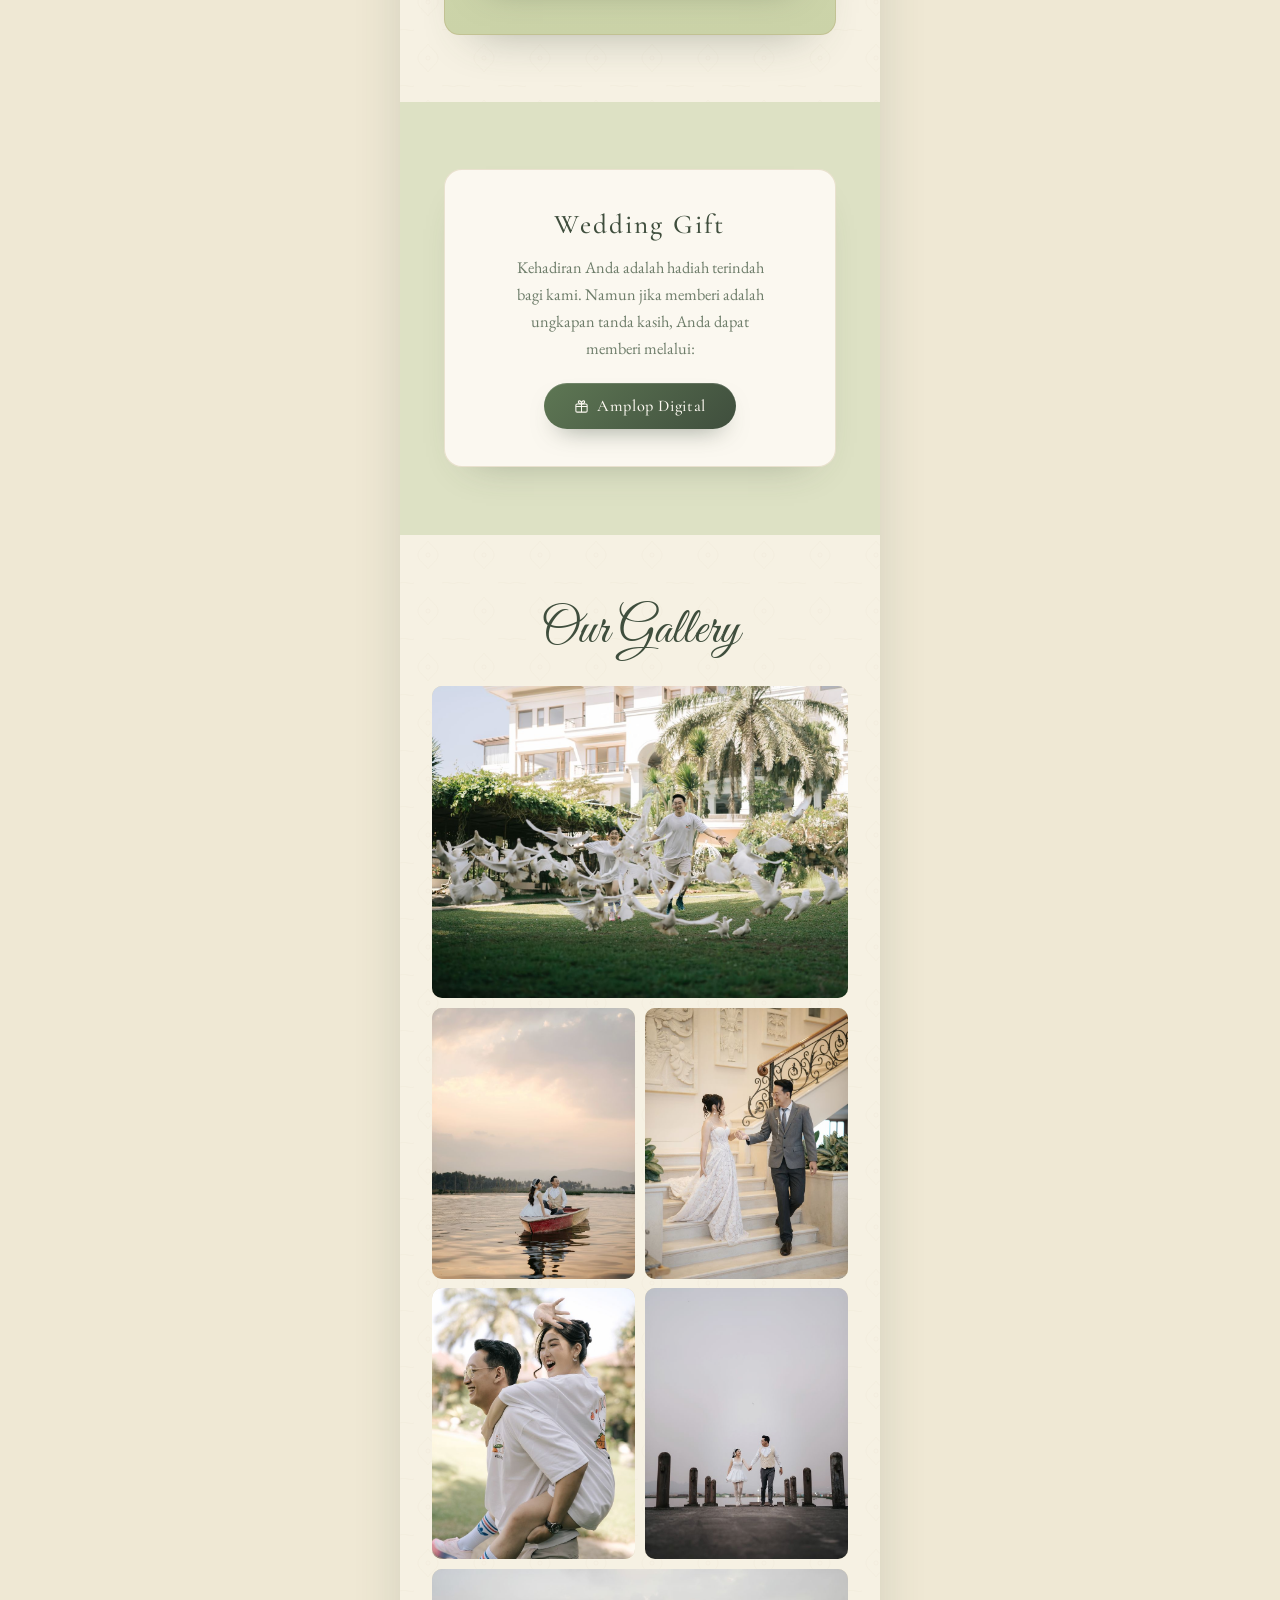
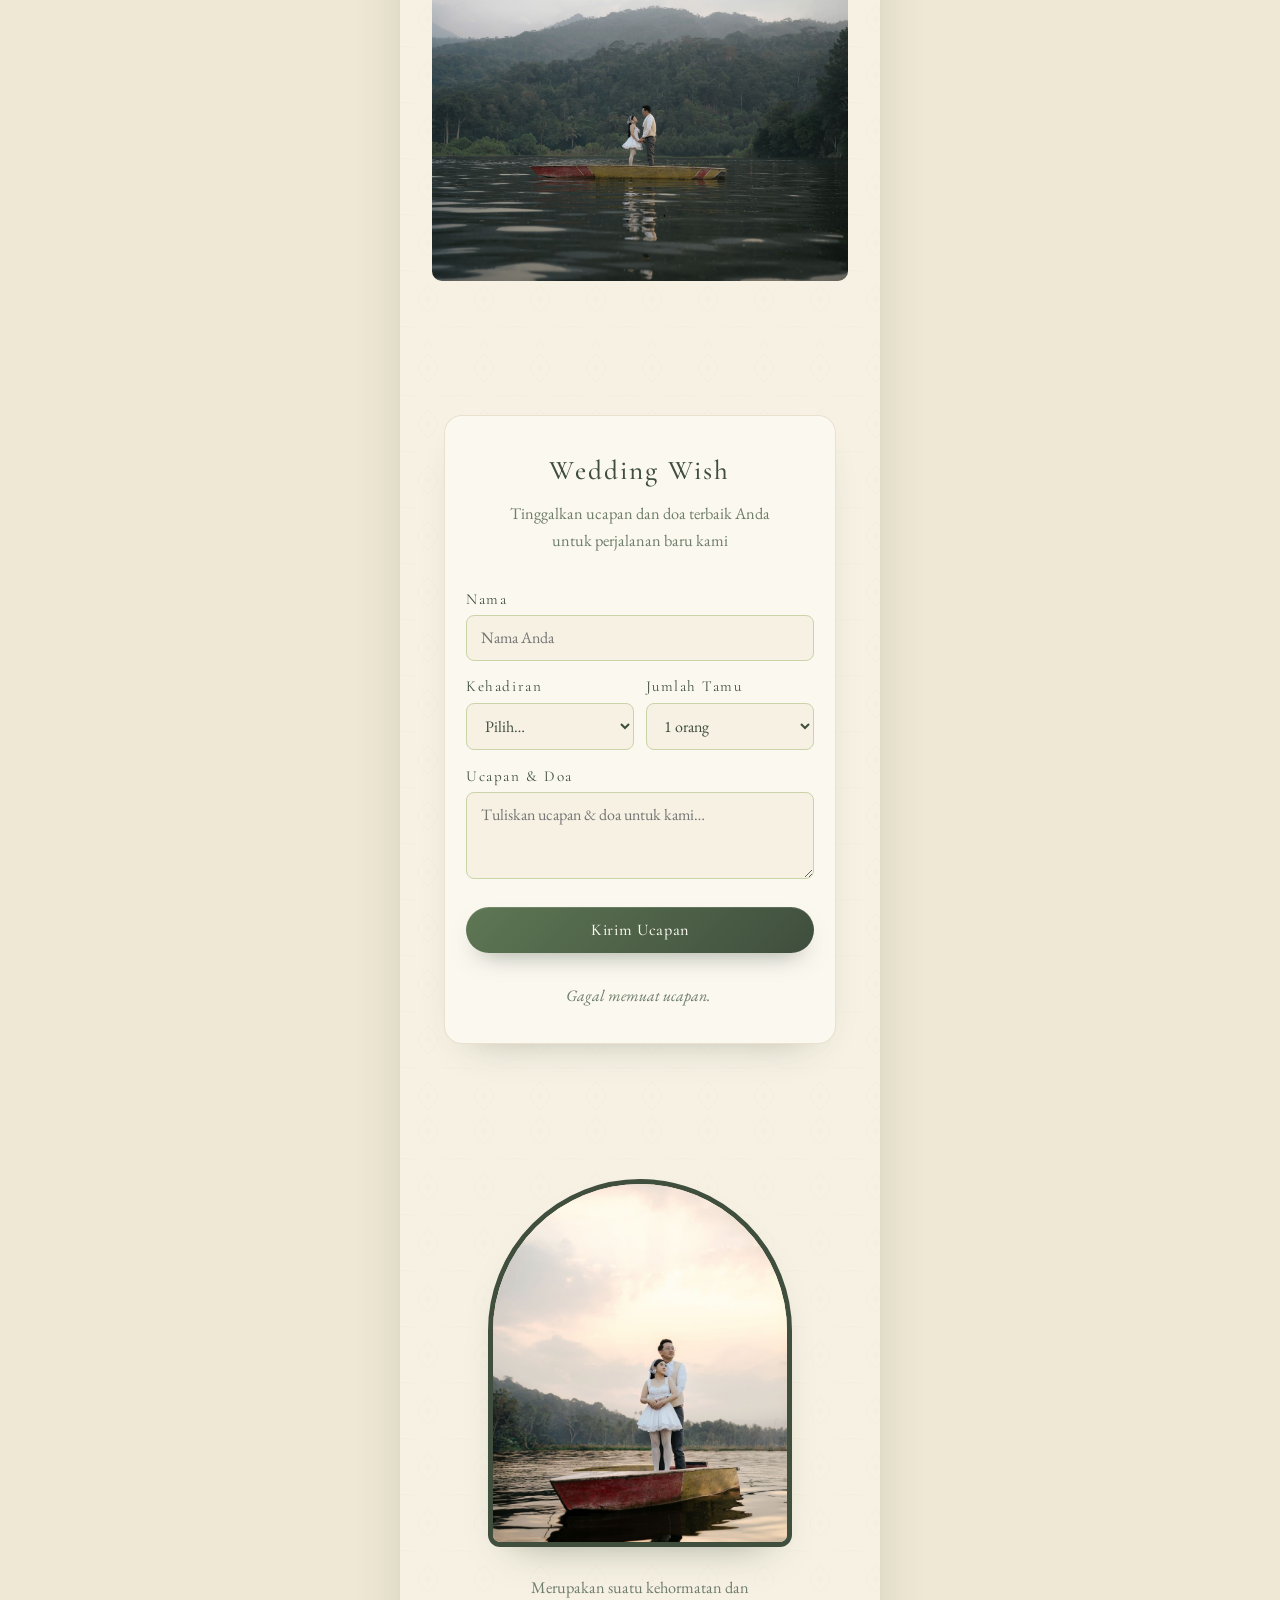
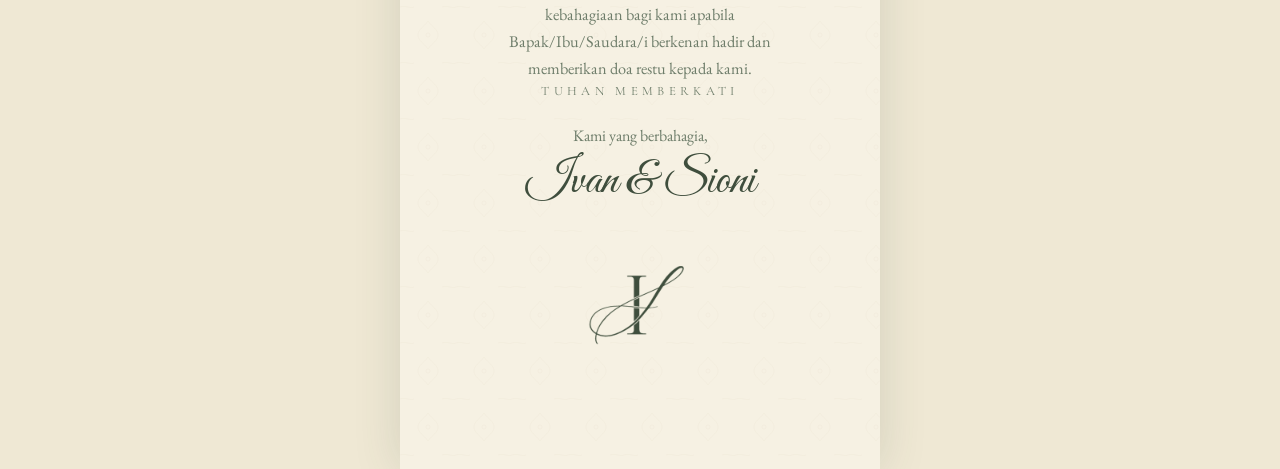
==== commit 496378a5: "Kapsul Sioni & Ivan ukuran identik (aspek 1:2 sama) Ivan di-crop ke aspek 1:2 (head-to-thigh, tangan" ====
--- a/preview/index.html
+++ b/preview/index.html
@@ -12,7 +12,7 @@
   <link rel="preconnect" href="https://fonts.googleapis.com" />
   <link rel="preconnect" href="https://fonts.gstatic.com" crossorigin />
   <link href="https://fonts.googleapis.com/css2?family=Cormorant+Garamond:ital,wght@0,400;0,500;0,600;1,400;1,500&family=EB+Garamond:ital,wght@0,400;0,500;1,400&family=Great+Vibes&display=swap" rel="stylesheet" />
-  <link rel="stylesheet" href="css/style.css?v=fresco30" />
+  <link rel="stylesheet" href="css/style.css?v=fresco31" />
 </head>
 <body class="locked assemble">
 
--- a/preview/css/style.css
+++ b/preview/css/style.css
@@ -332,8 +332,6 @@
   margin-bottom: 1.8rem;
 }
 .arch-photo.big .ph-art { border-radius: inherit; }
-/* Foto Ivan full-body (strip tinggi) — tinggi sama, tapi lebih ramping (aspek foto) */
-.arch-photo.groom-full { aspect-ratio: 600 / 1889; }
 
 .person-nick { font-size: 2.5rem; color: var(--ink-soft); line-height: 1; }
 .person-name { font-family: var(--serif); font-weight: 500; font-size: 1.5rem; letter-spacing: .06em; margin-top: .4rem; }
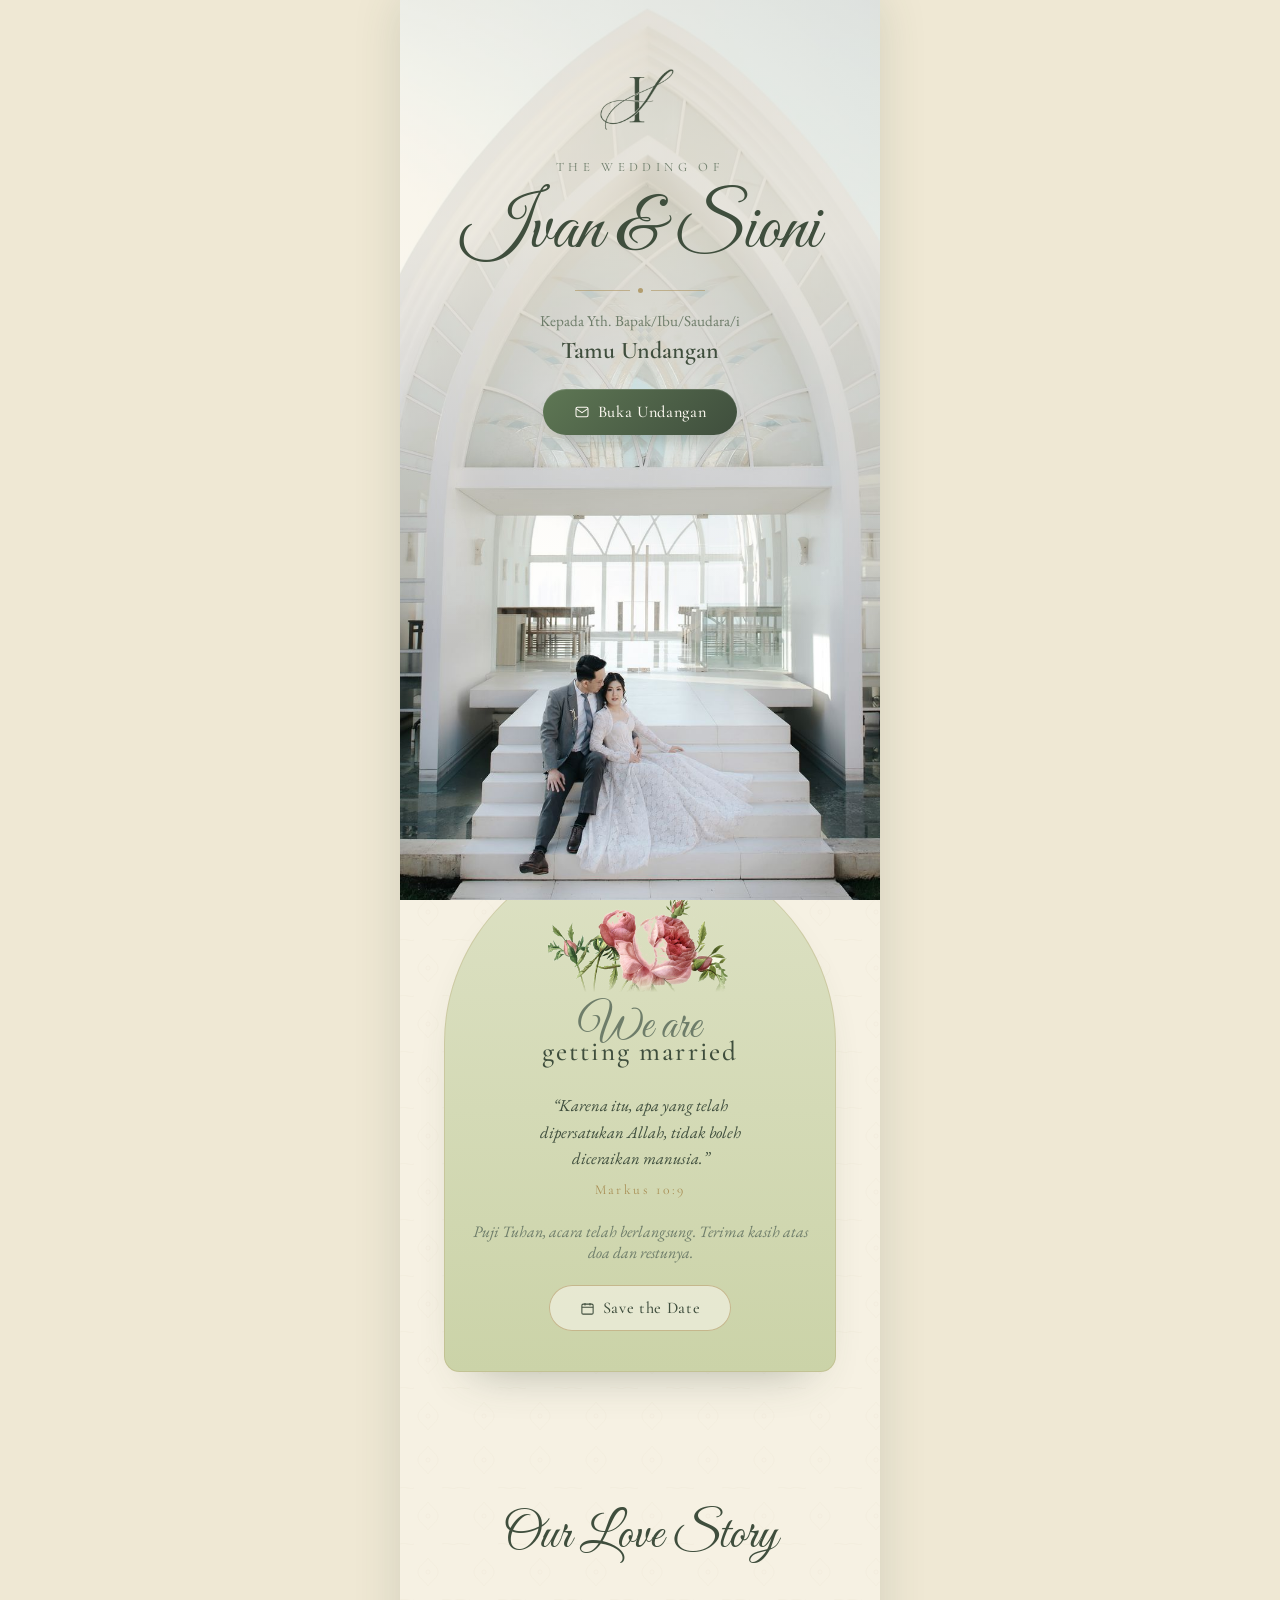
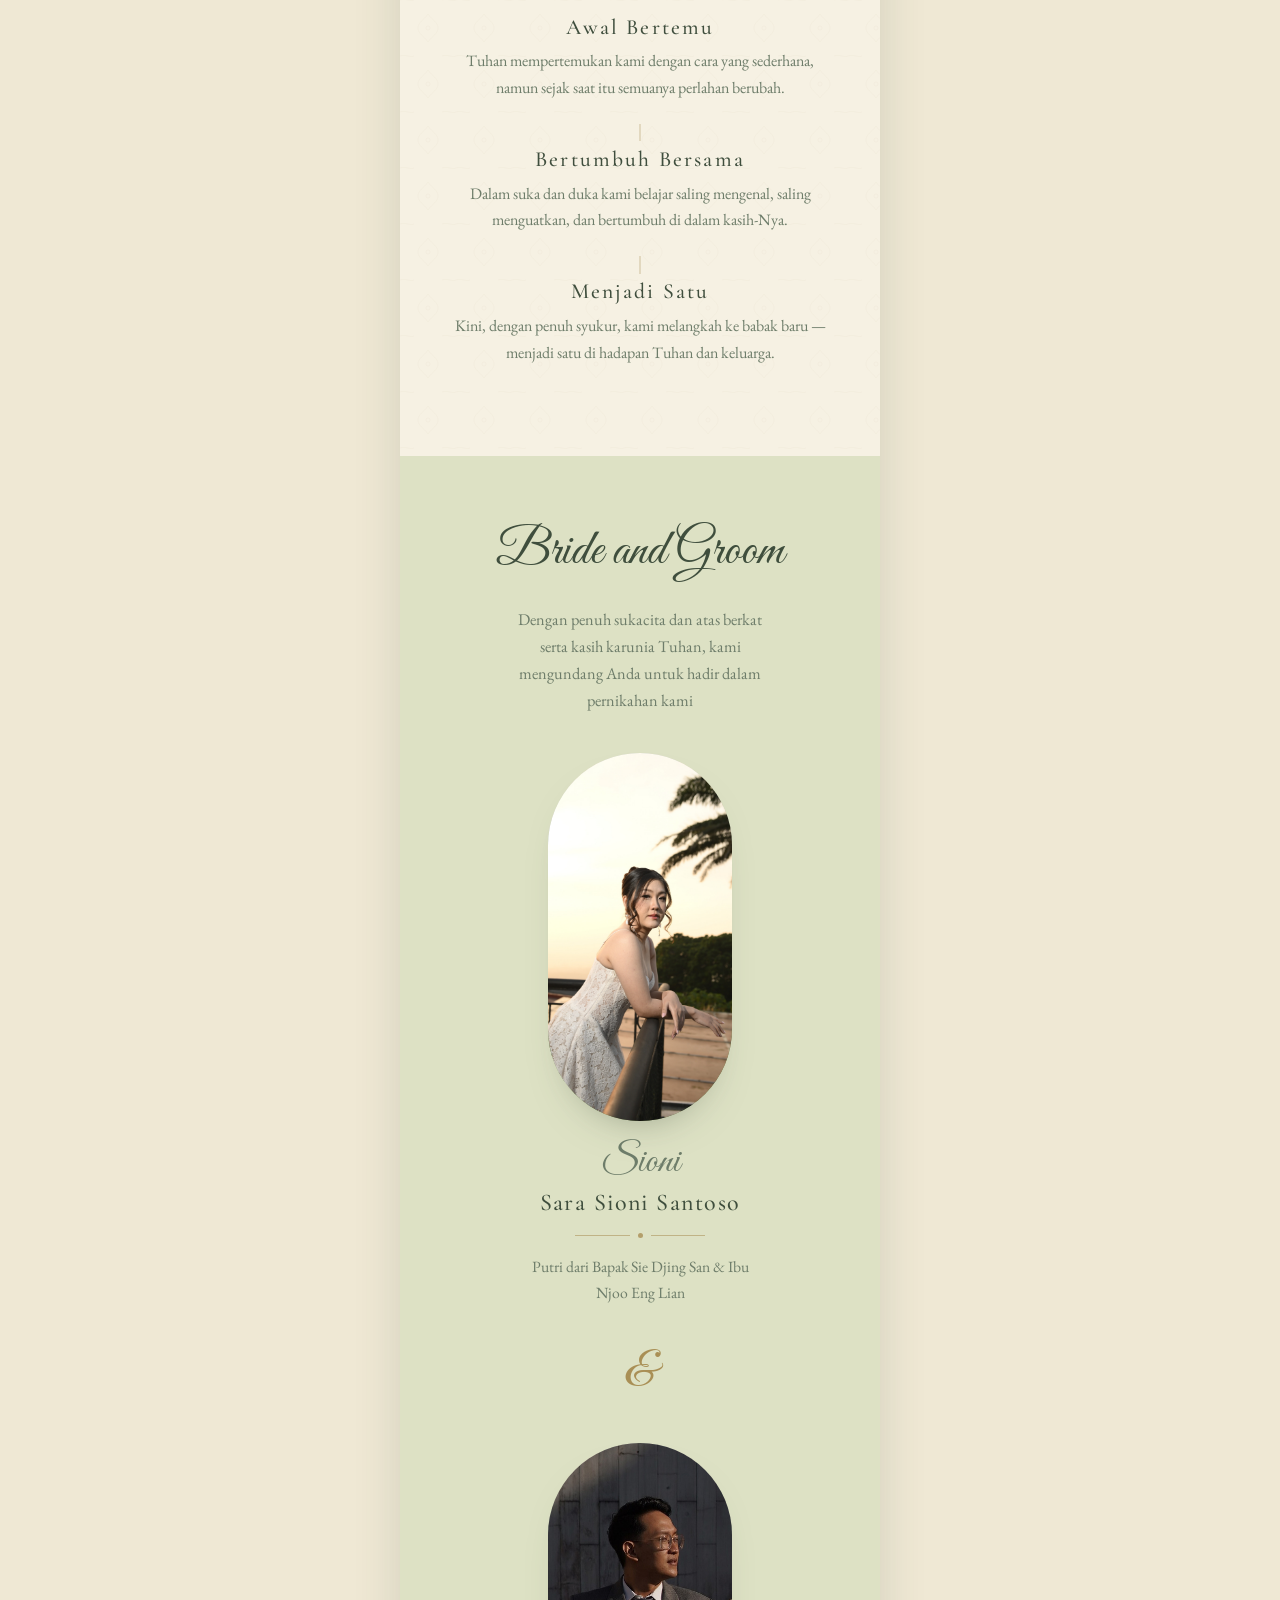
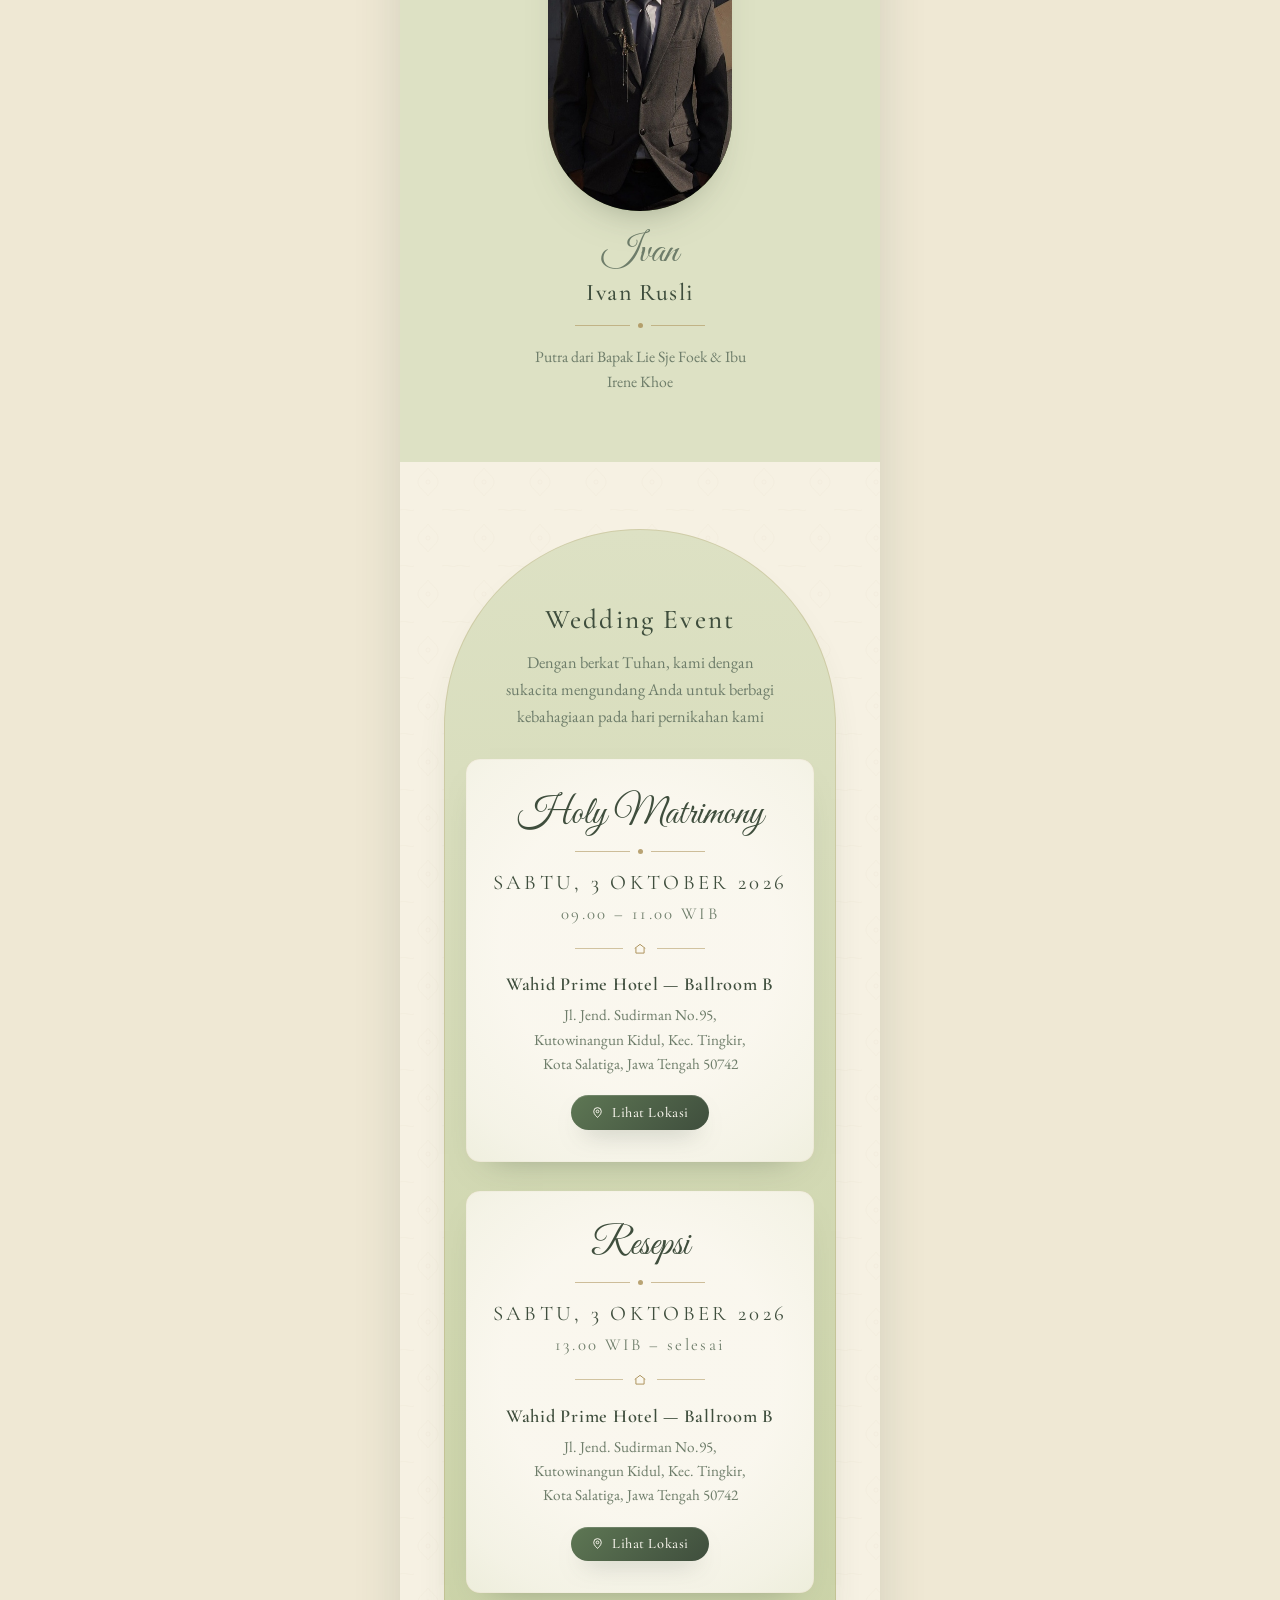
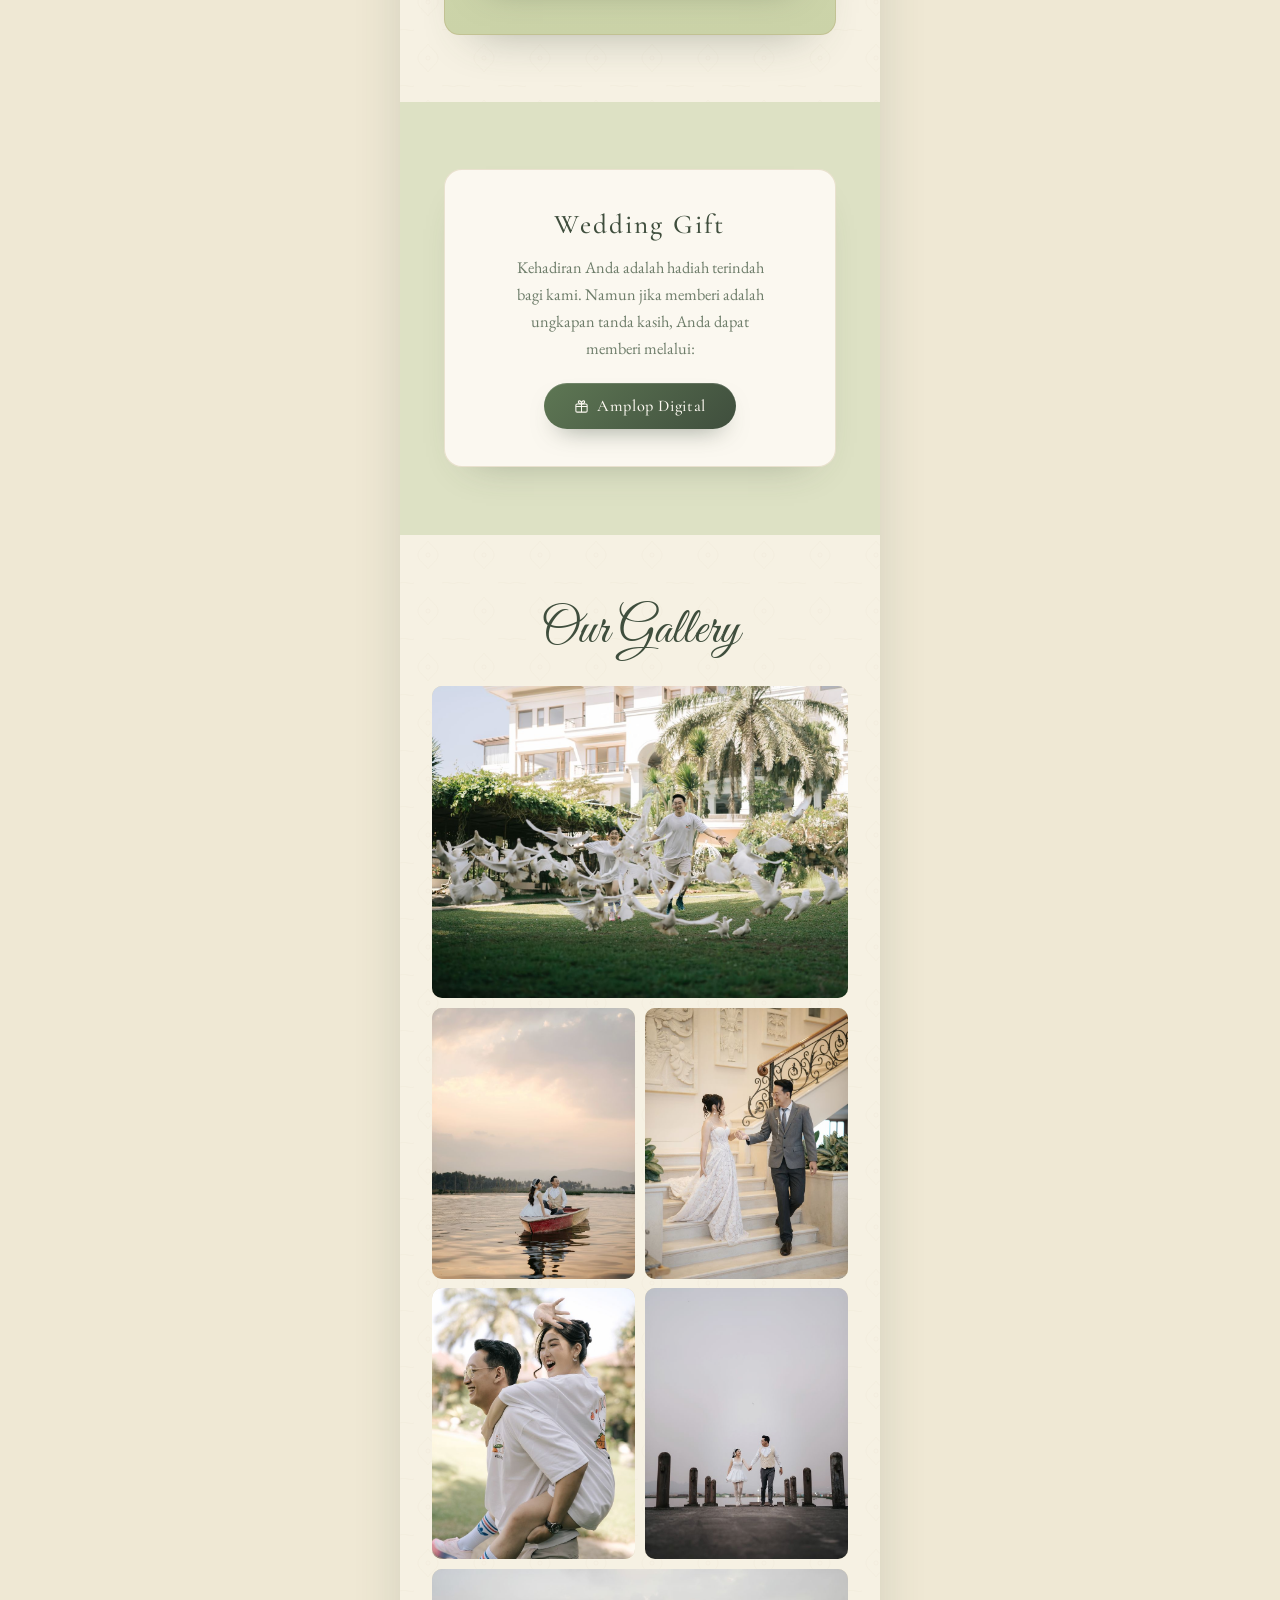
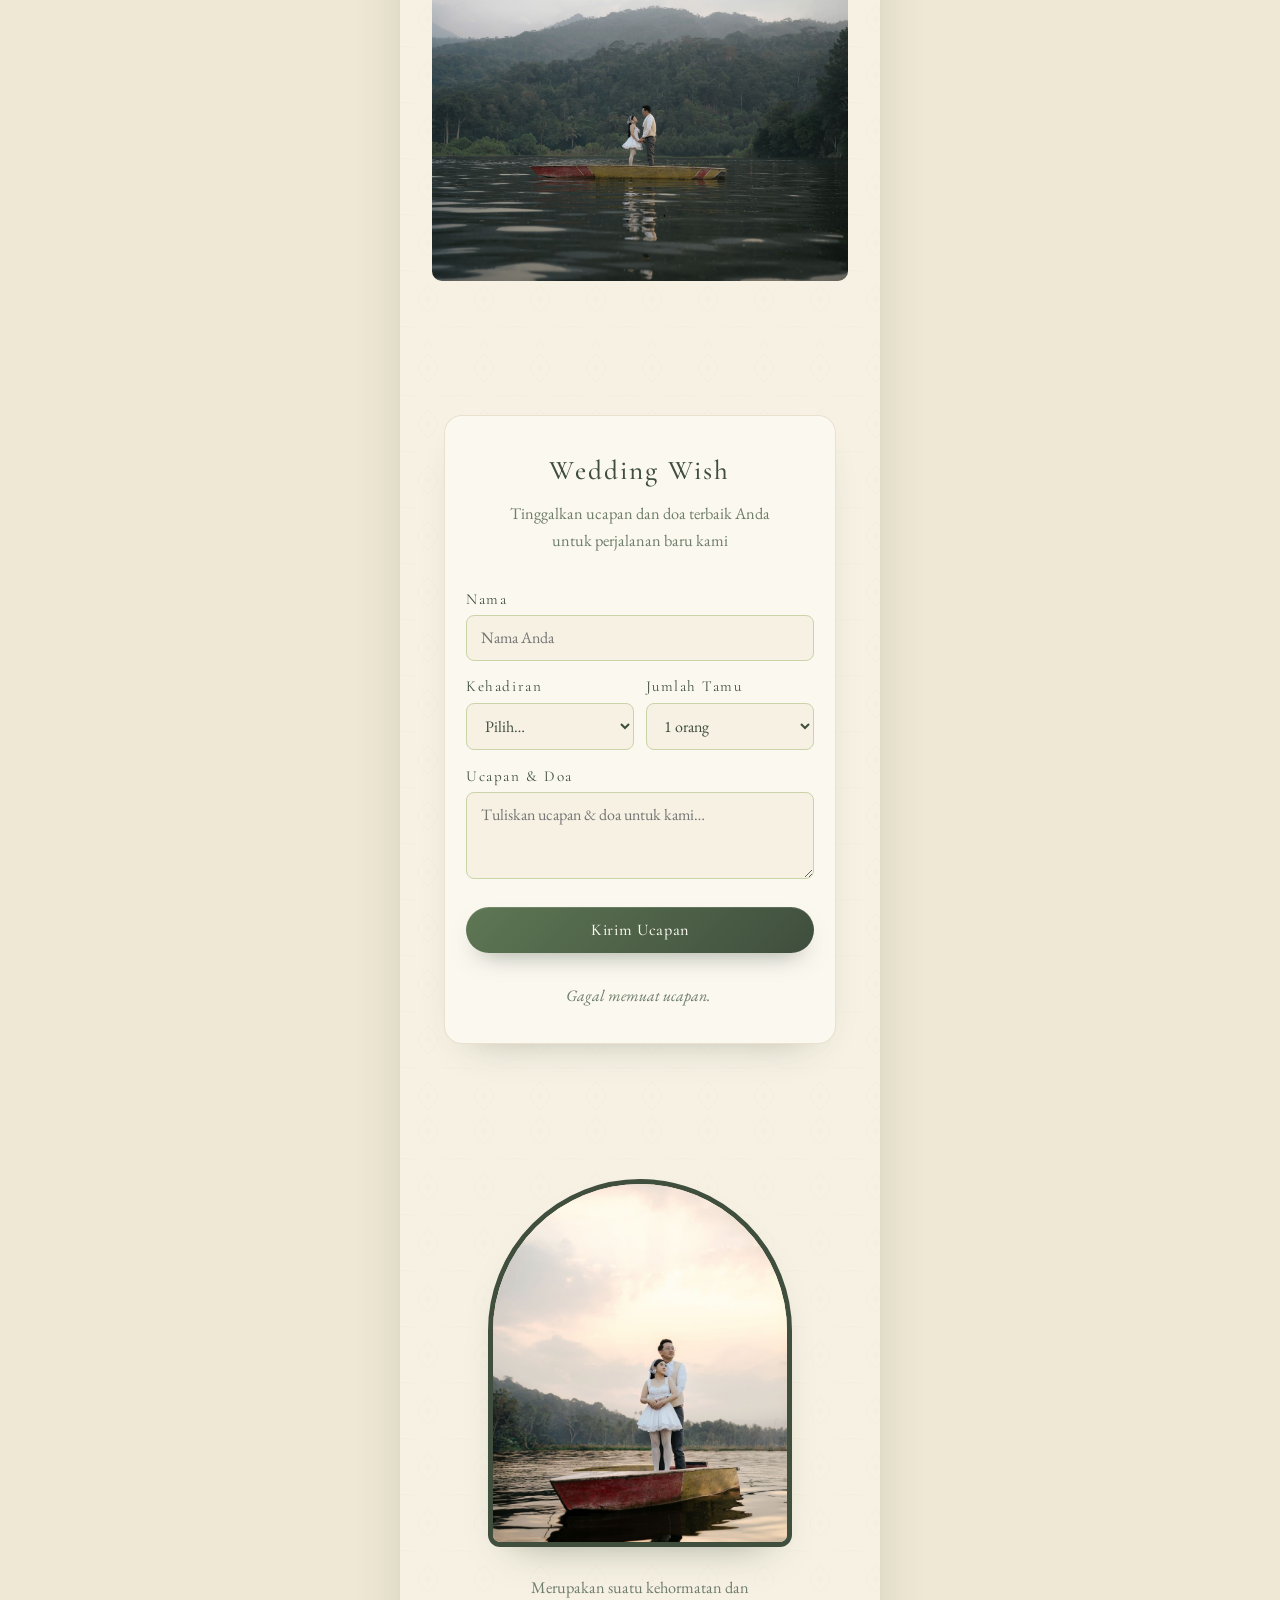
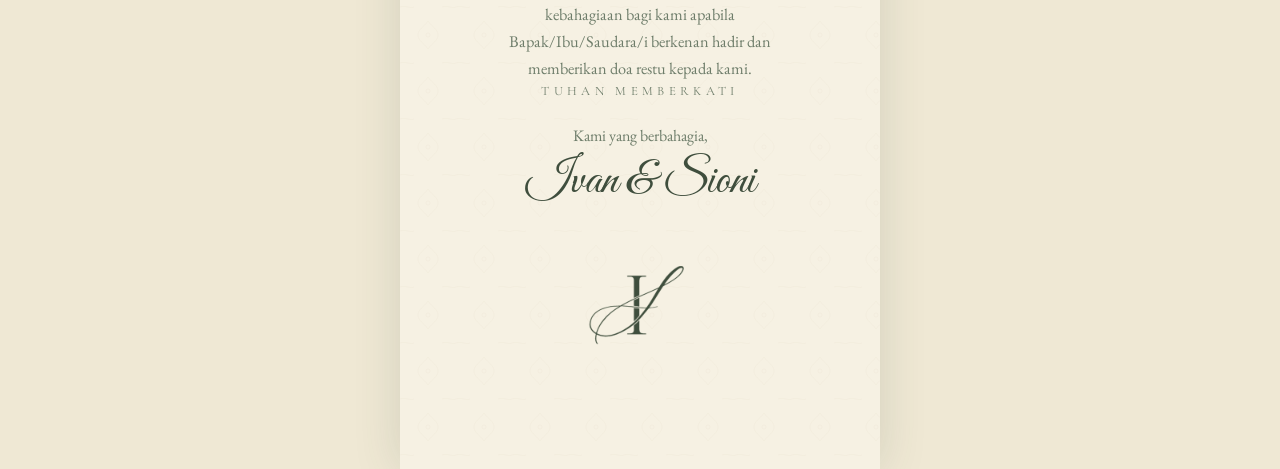
==== commit 38ff7b8c: "Fix cache config.js (versi statis fresco25) + naikkan kualitas foto config.js/main.js selama ini di-" ====
--- a/preview/index.html
+++ b/preview/index.html
@@ -12,7 +12,7 @@
   <link rel="preconnect" href="https://fonts.googleapis.com" />
   <link rel="preconnect" href="https://fonts.gstatic.com" crossorigin />
   <link href="https://fonts.googleapis.com/css2?family=Cormorant+Garamond:ital,wght@0,400;0,500;0,600;1,400;1,500&family=EB+Garamond:ital,wght@0,400;0,500;1,400&family=Great+Vibes&display=swap" rel="stylesheet" />
-  <link rel="stylesheet" href="css/style.css?v=fresco31" />
+  <link rel="stylesheet" href="css/style.css?v=fresco32" />
 </head>
 <body class="locked assemble">
 
@@ -523,7 +523,7 @@
   <!-- Toast -->
   <div id="toast" class="toast" role="status" aria-live="polite"></div>
 
-  <script src="js/config.js?v=fresco25"></script>
-  <script src="js/main.js?v=fresco25"></script>
+  <script src="js/config.js?v=fresco32"></script>
+  <script src="js/main.js?v=fresco32"></script>
 </body>
 </html>
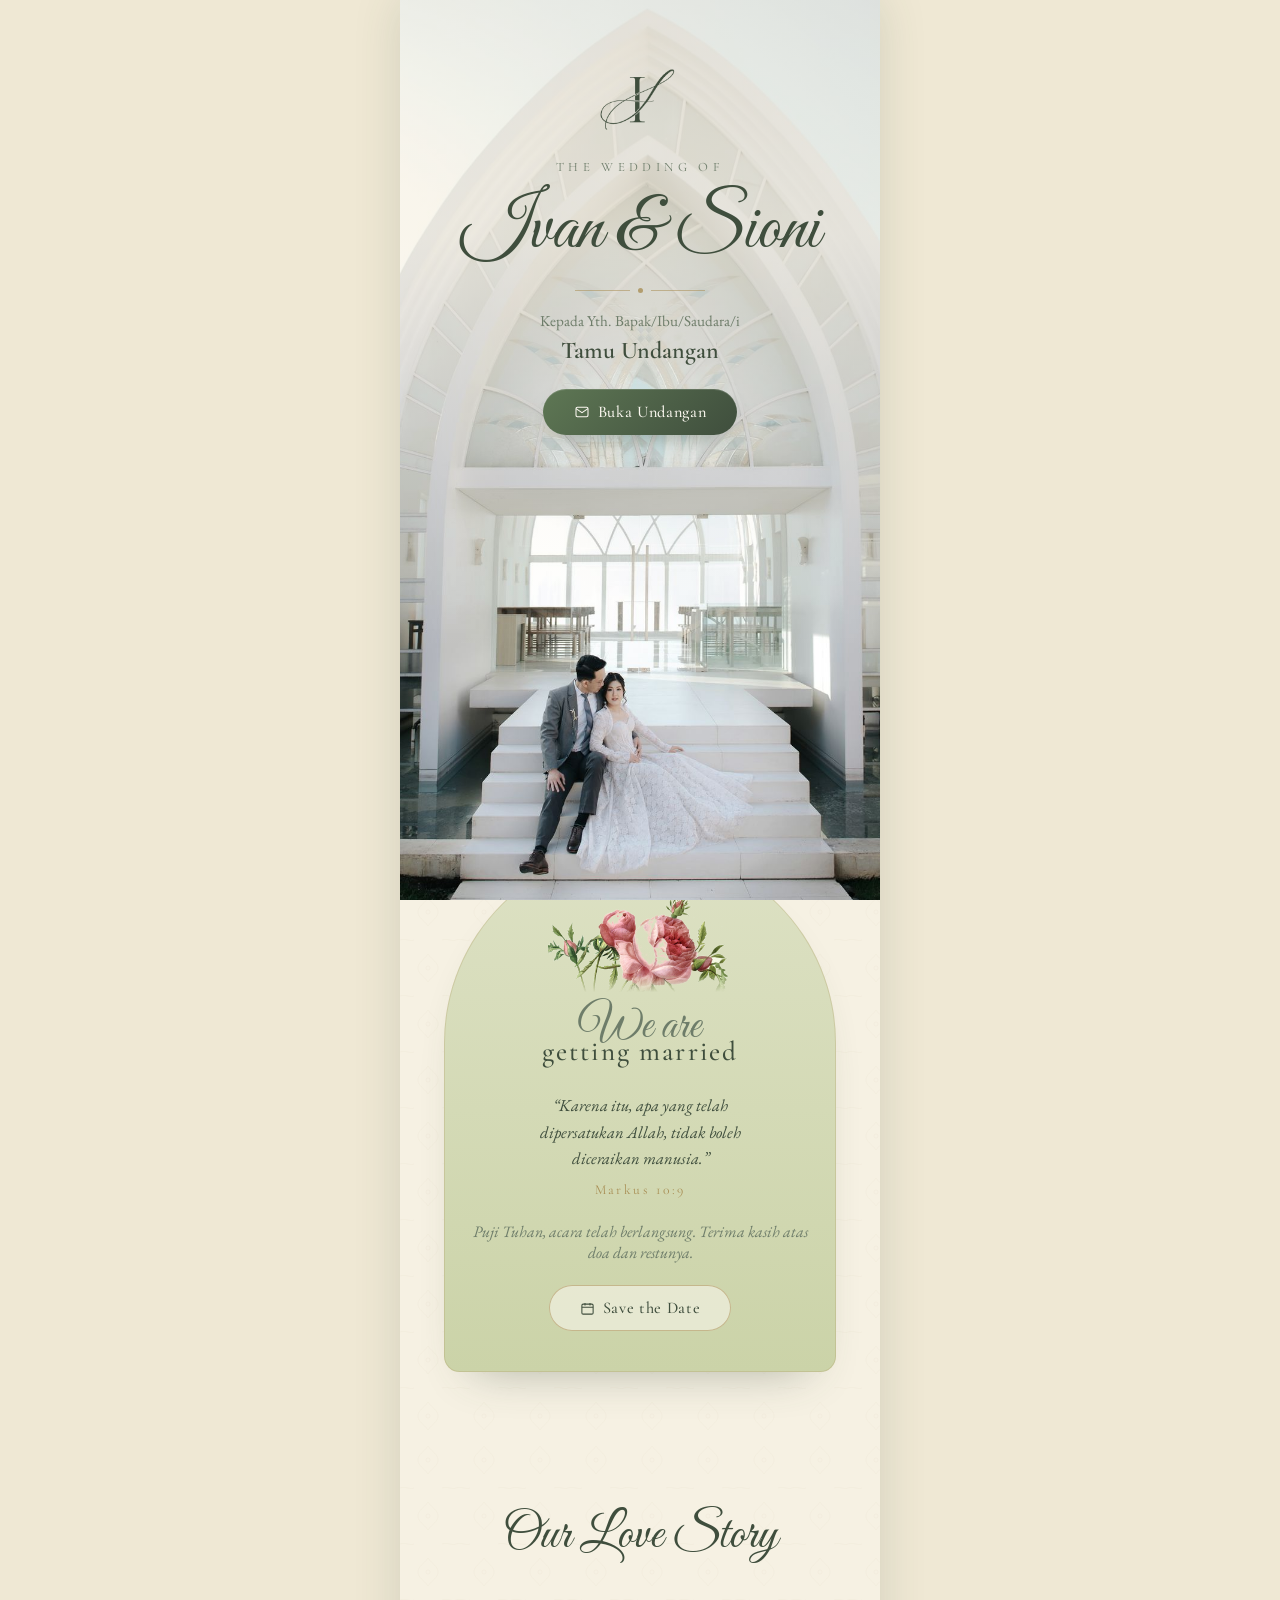
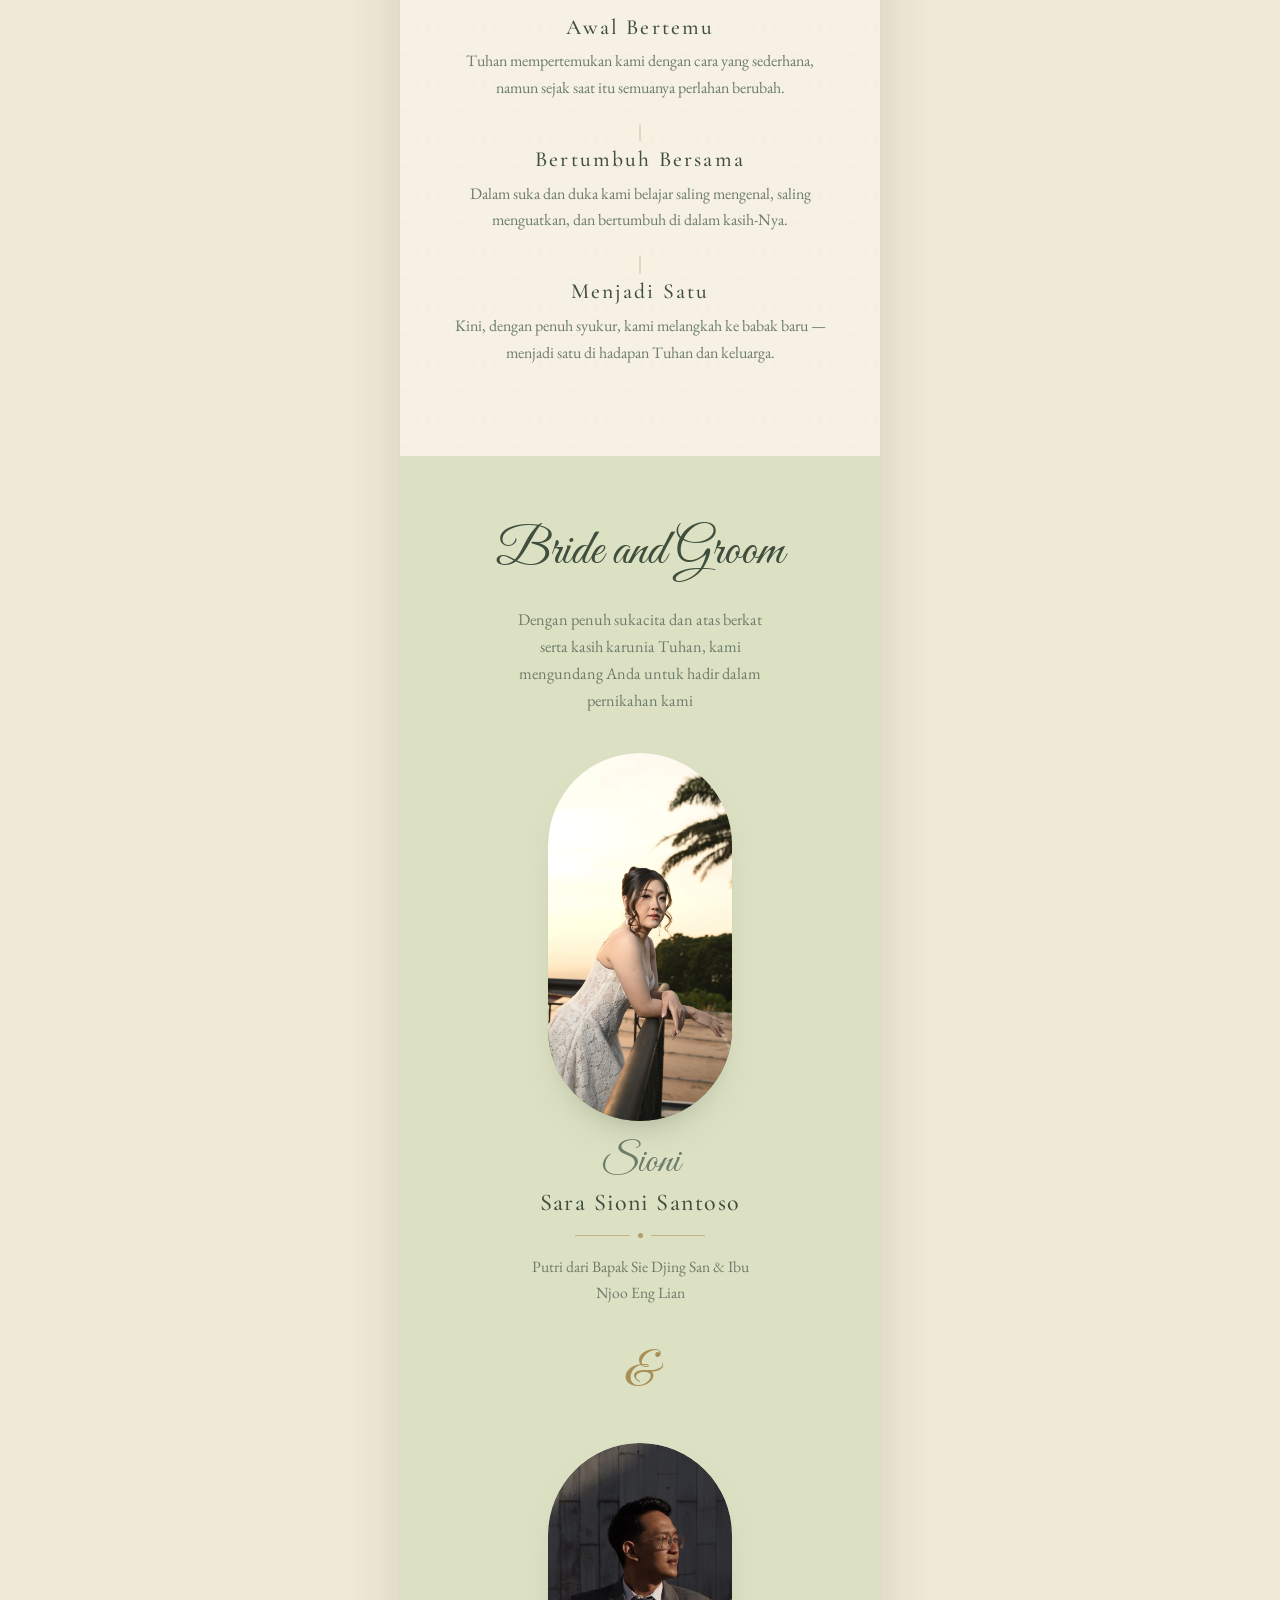
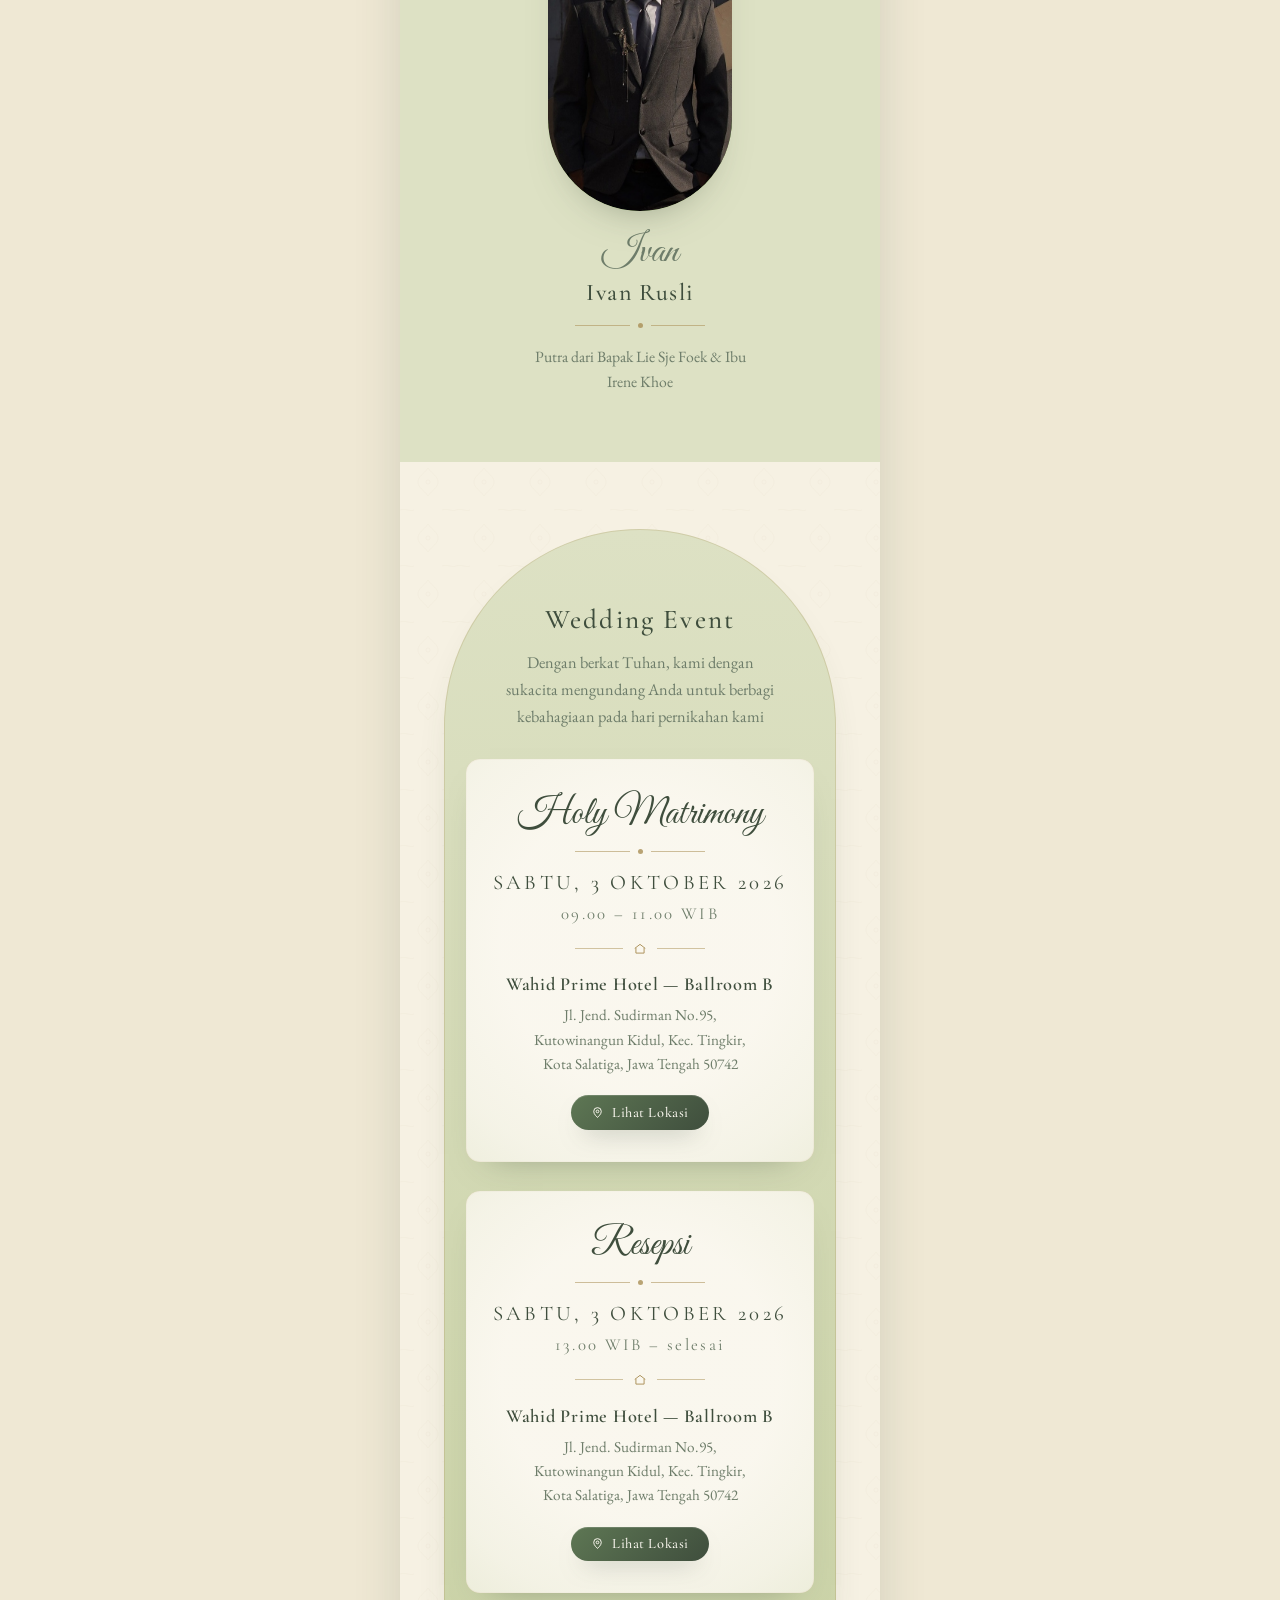
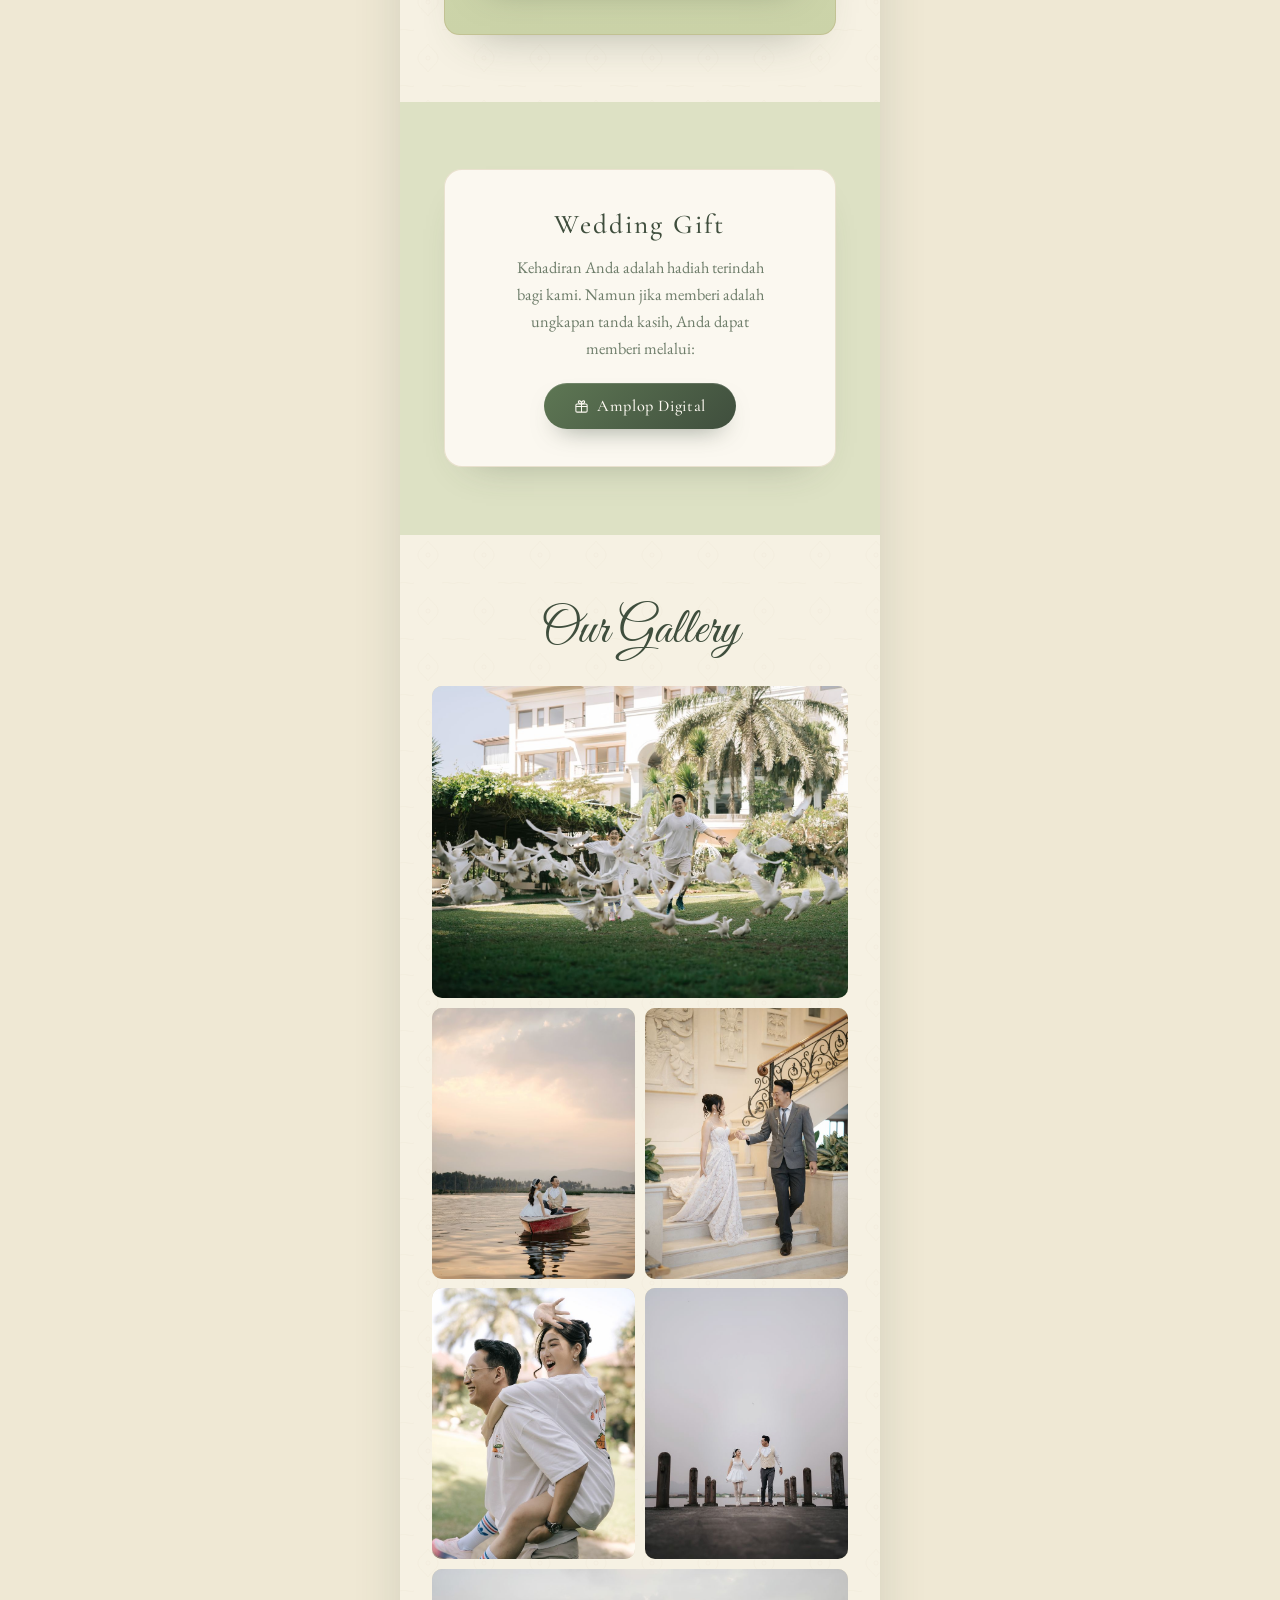
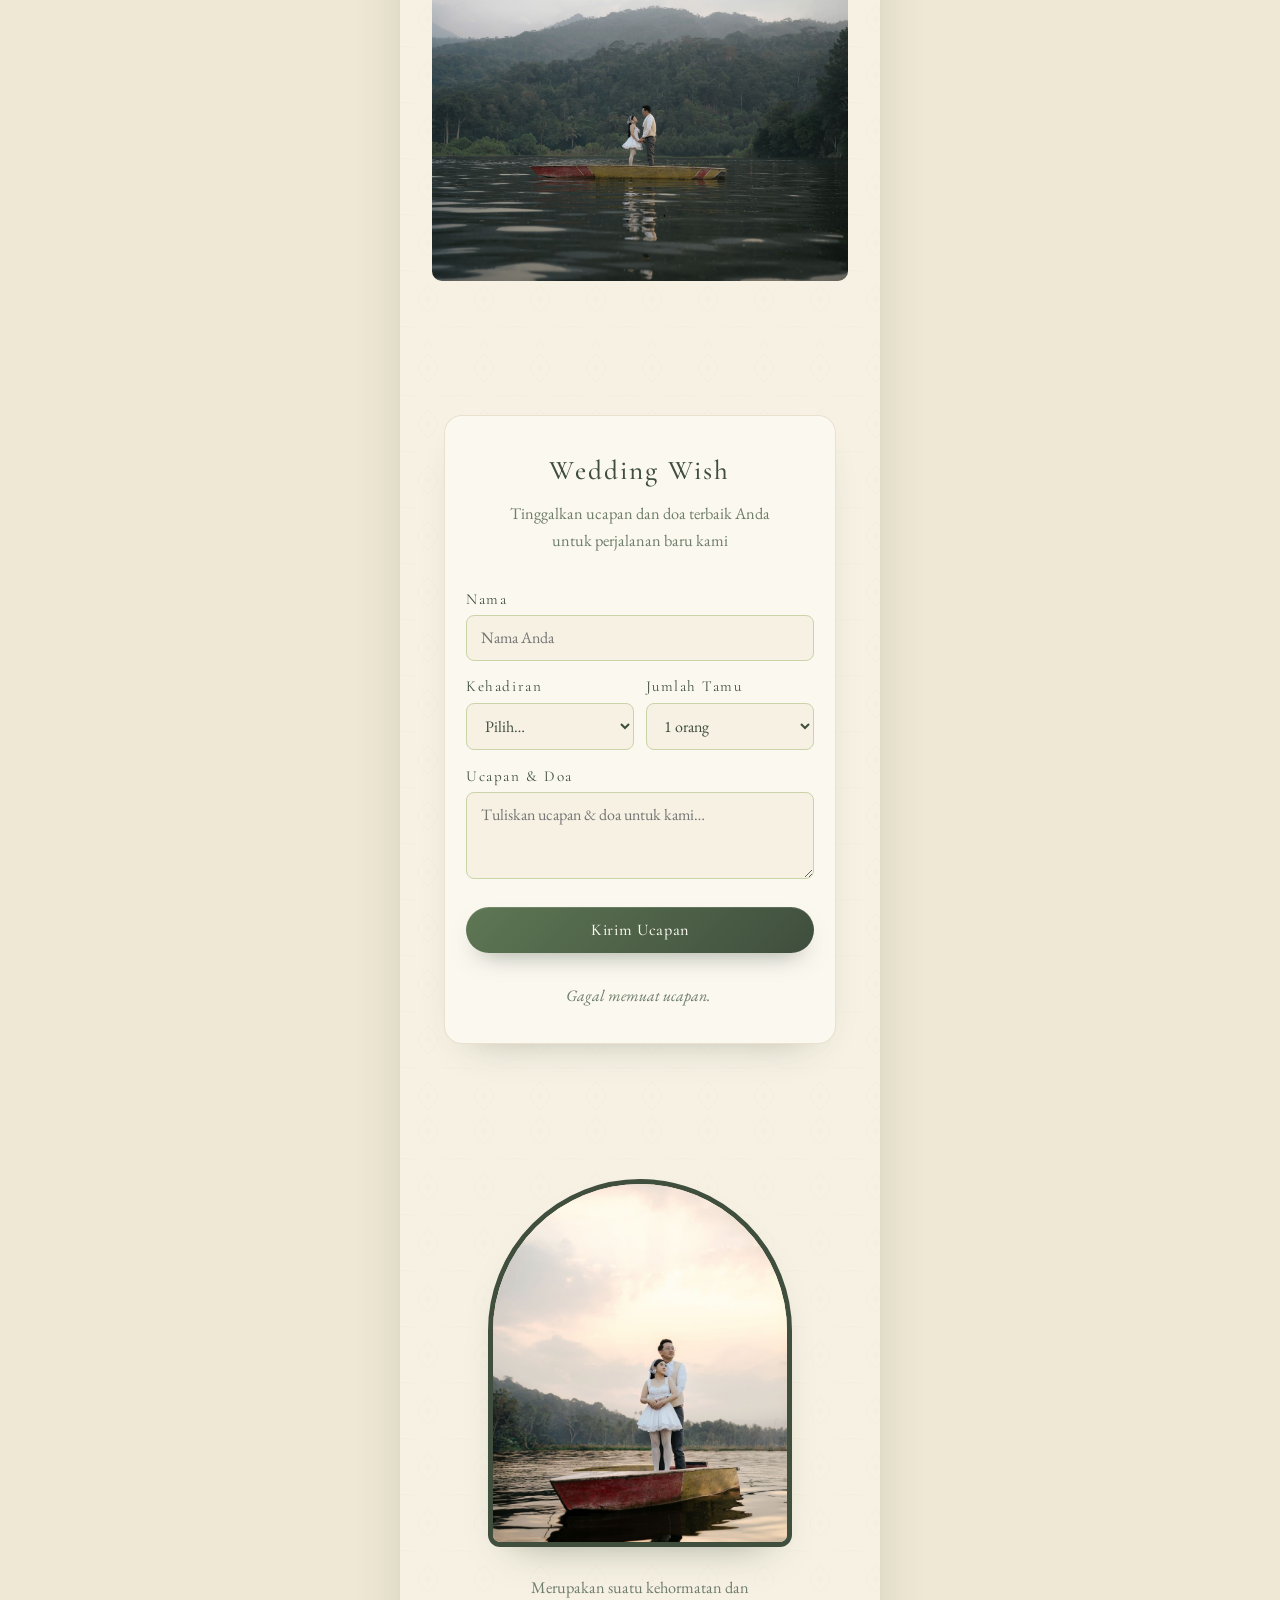
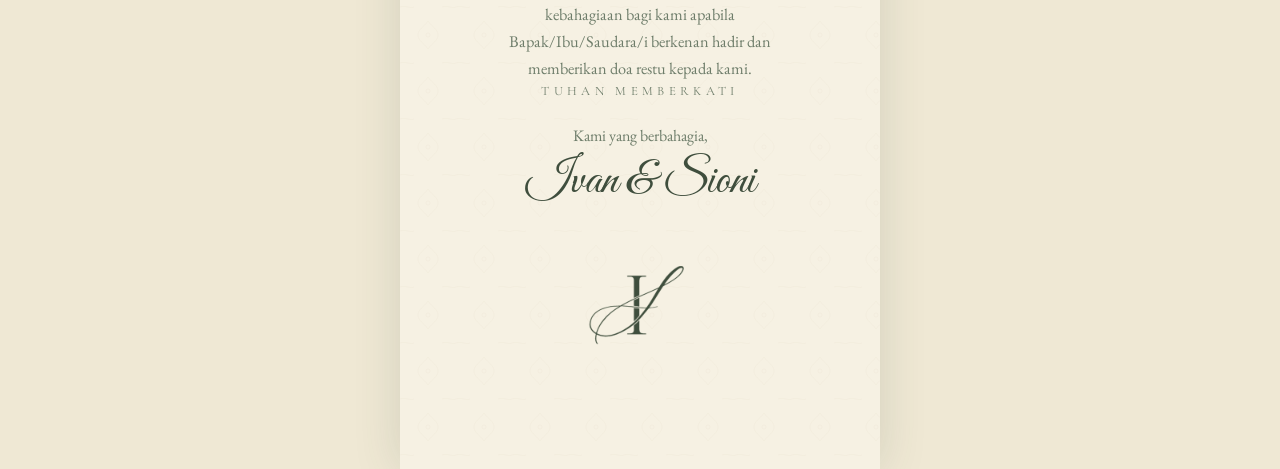
==== commit ce5b0f17: "Foto res-penuh kualitas maksimal (q96, hampir tanpa kompresi) Bride 1296x2592 & groom 487x974 (nativ" ====
--- a/preview/index.html
+++ b/preview/index.html
@@ -12,7 +12,7 @@
   <link rel="preconnect" href="https://fonts.googleapis.com" />
   <link rel="preconnect" href="https://fonts.gstatic.com" crossorigin />
   <link href="https://fonts.googleapis.com/css2?family=Cormorant+Garamond:ital,wght@0,400;0,500;0,600;1,400;1,500&family=EB+Garamond:ital,wght@0,400;0,500;1,400&family=Great+Vibes&display=swap" rel="stylesheet" />
-  <link rel="stylesheet" href="css/style.css?v=fresco32" />
+  <link rel="stylesheet" href="css/style.css?v=fresco33" />
 </head>
 <body class="locked assemble">
 
@@ -523,7 +523,7 @@
   <!-- Toast -->
   <div id="toast" class="toast" role="status" aria-live="polite"></div>
 
-  <script src="js/config.js?v=fresco32"></script>
-  <script src="js/main.js?v=fresco32"></script>
+  <script src="js/config.js?v=fresco33"></script>
+  <script src="js/main.js?v=fresco33"></script>
 </body>
 </html>
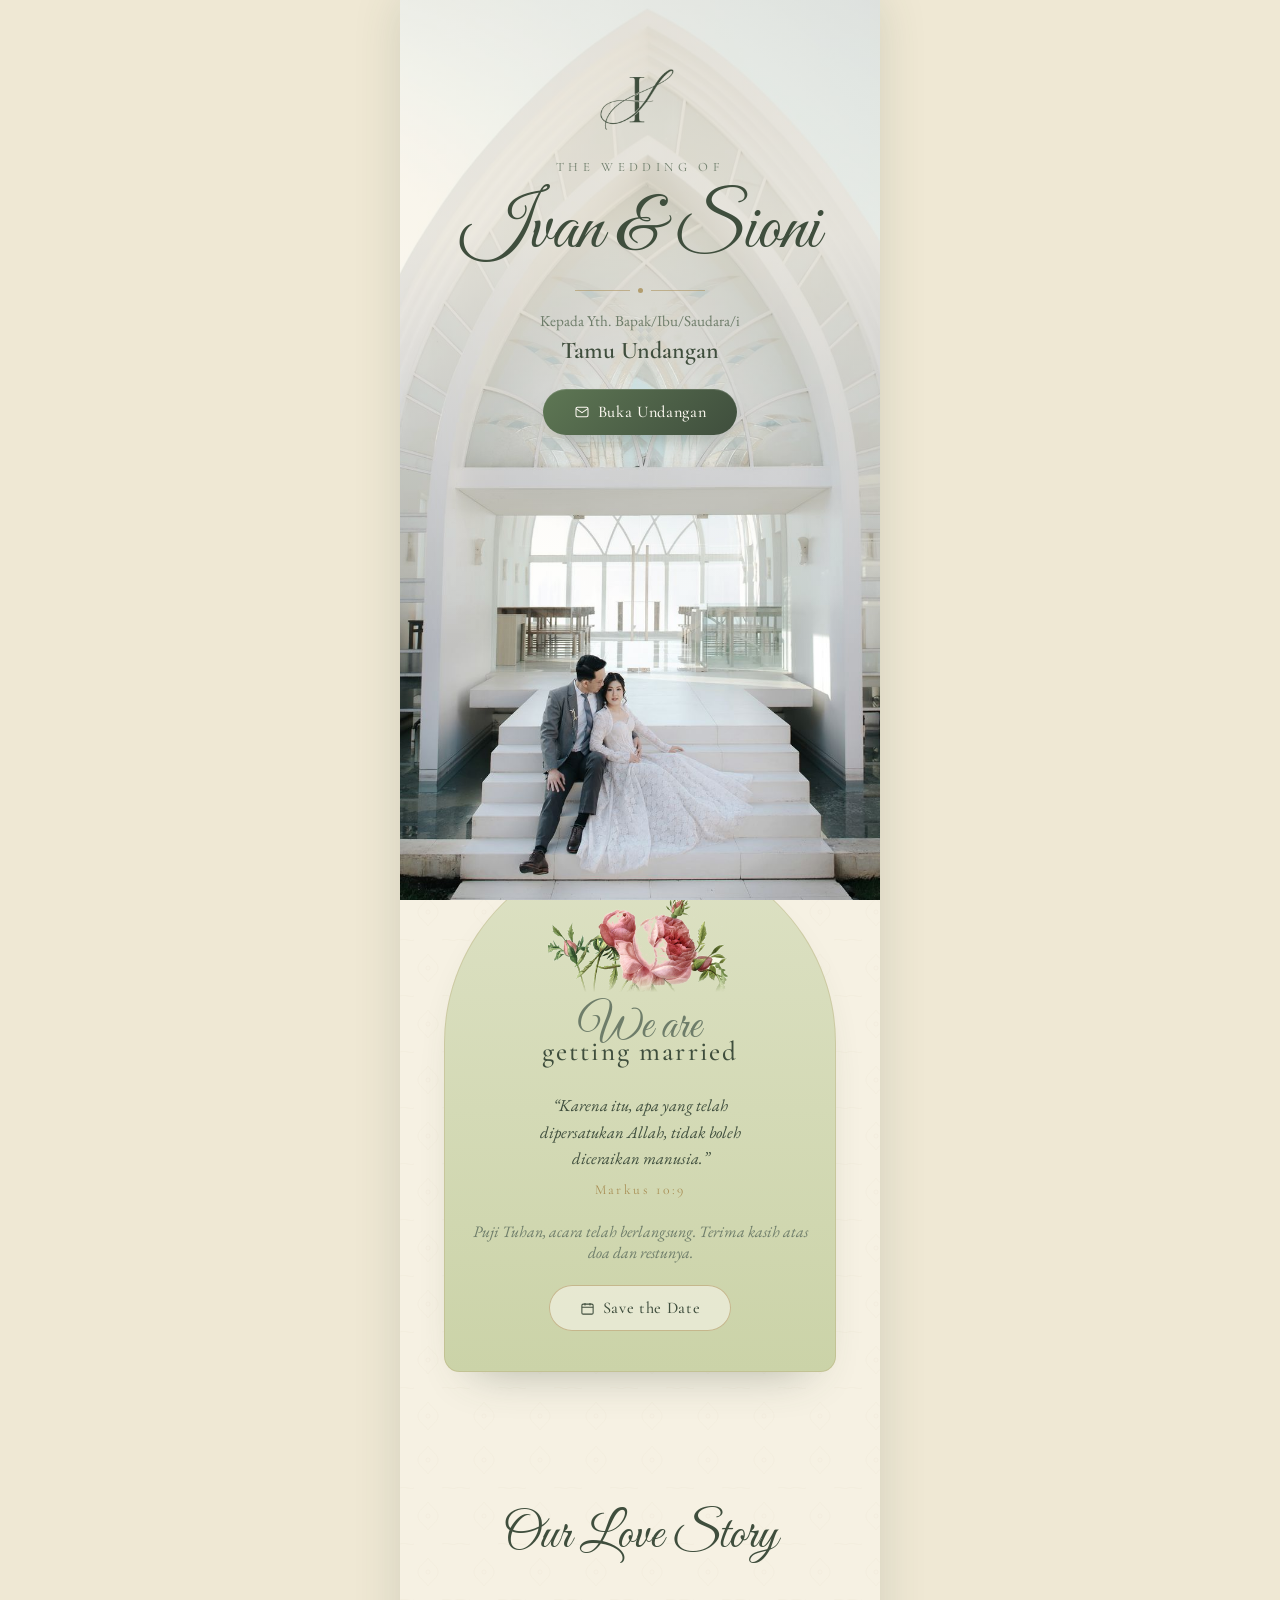
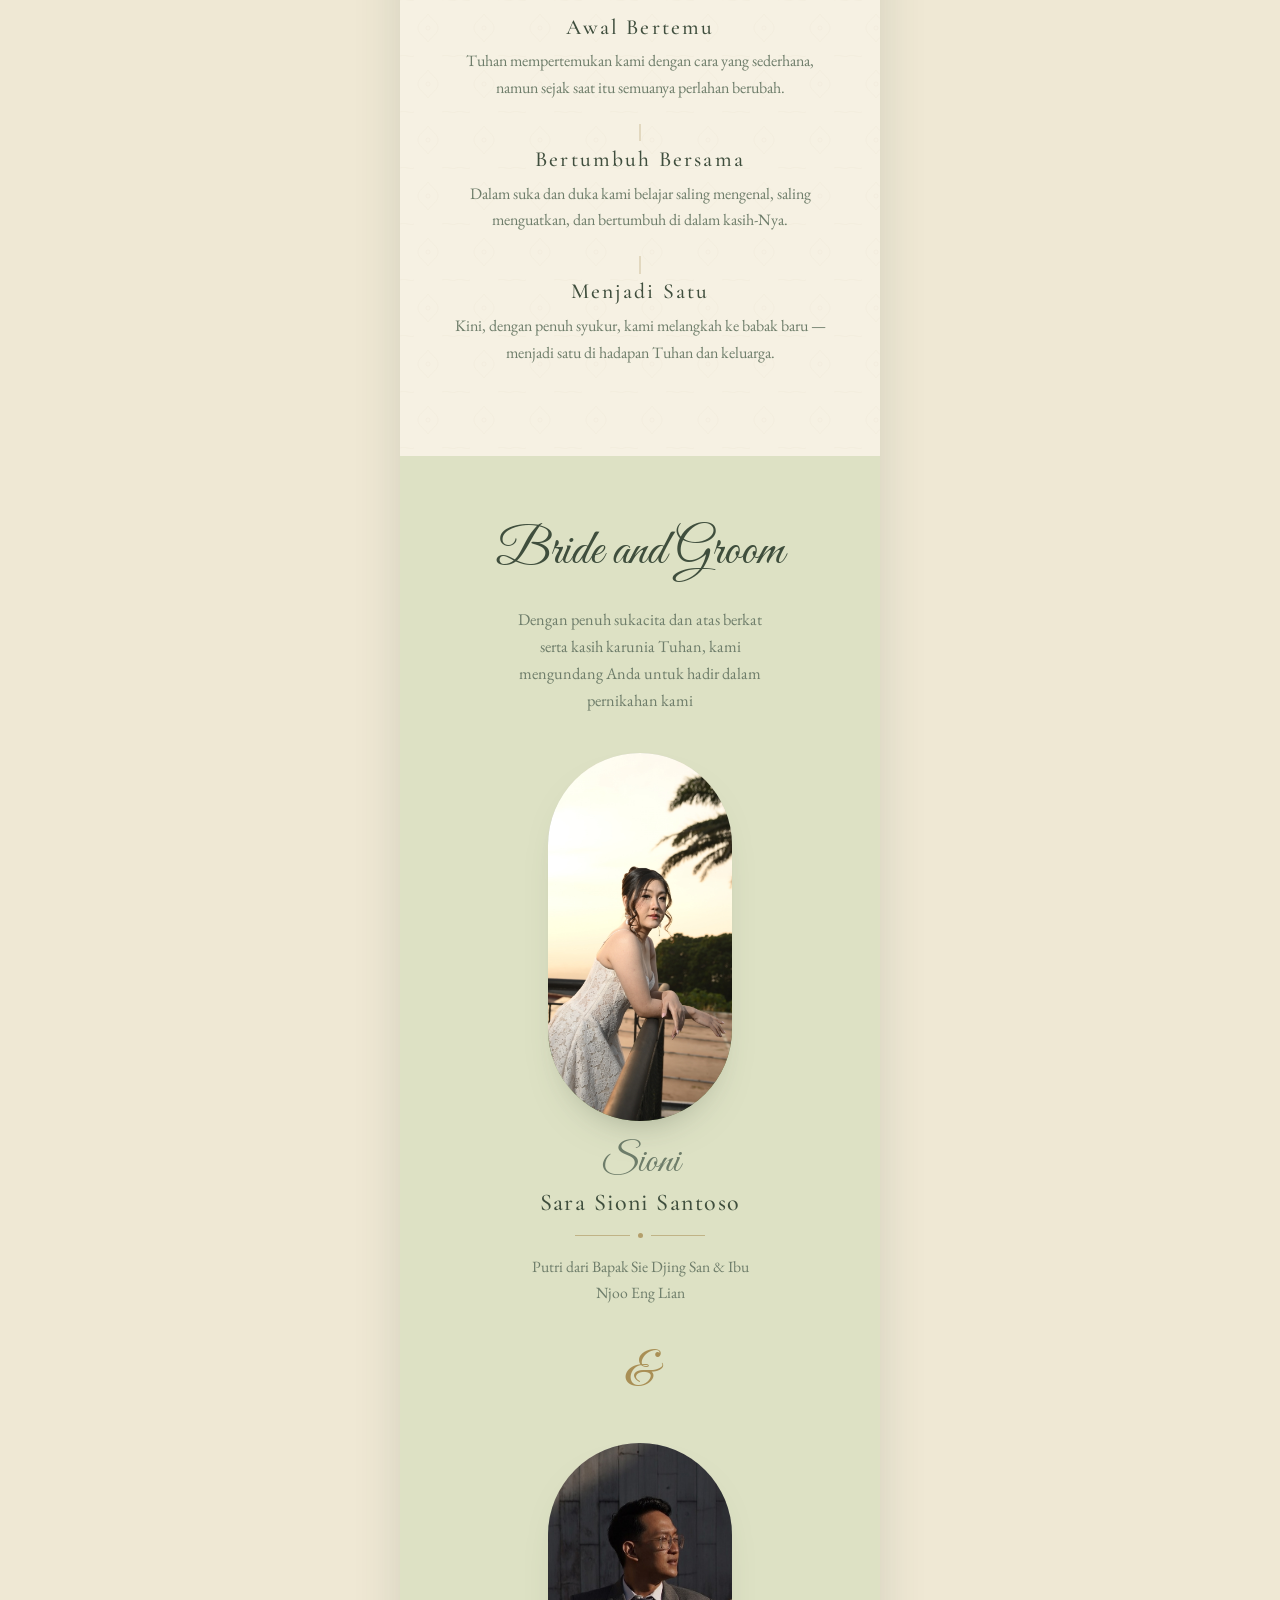
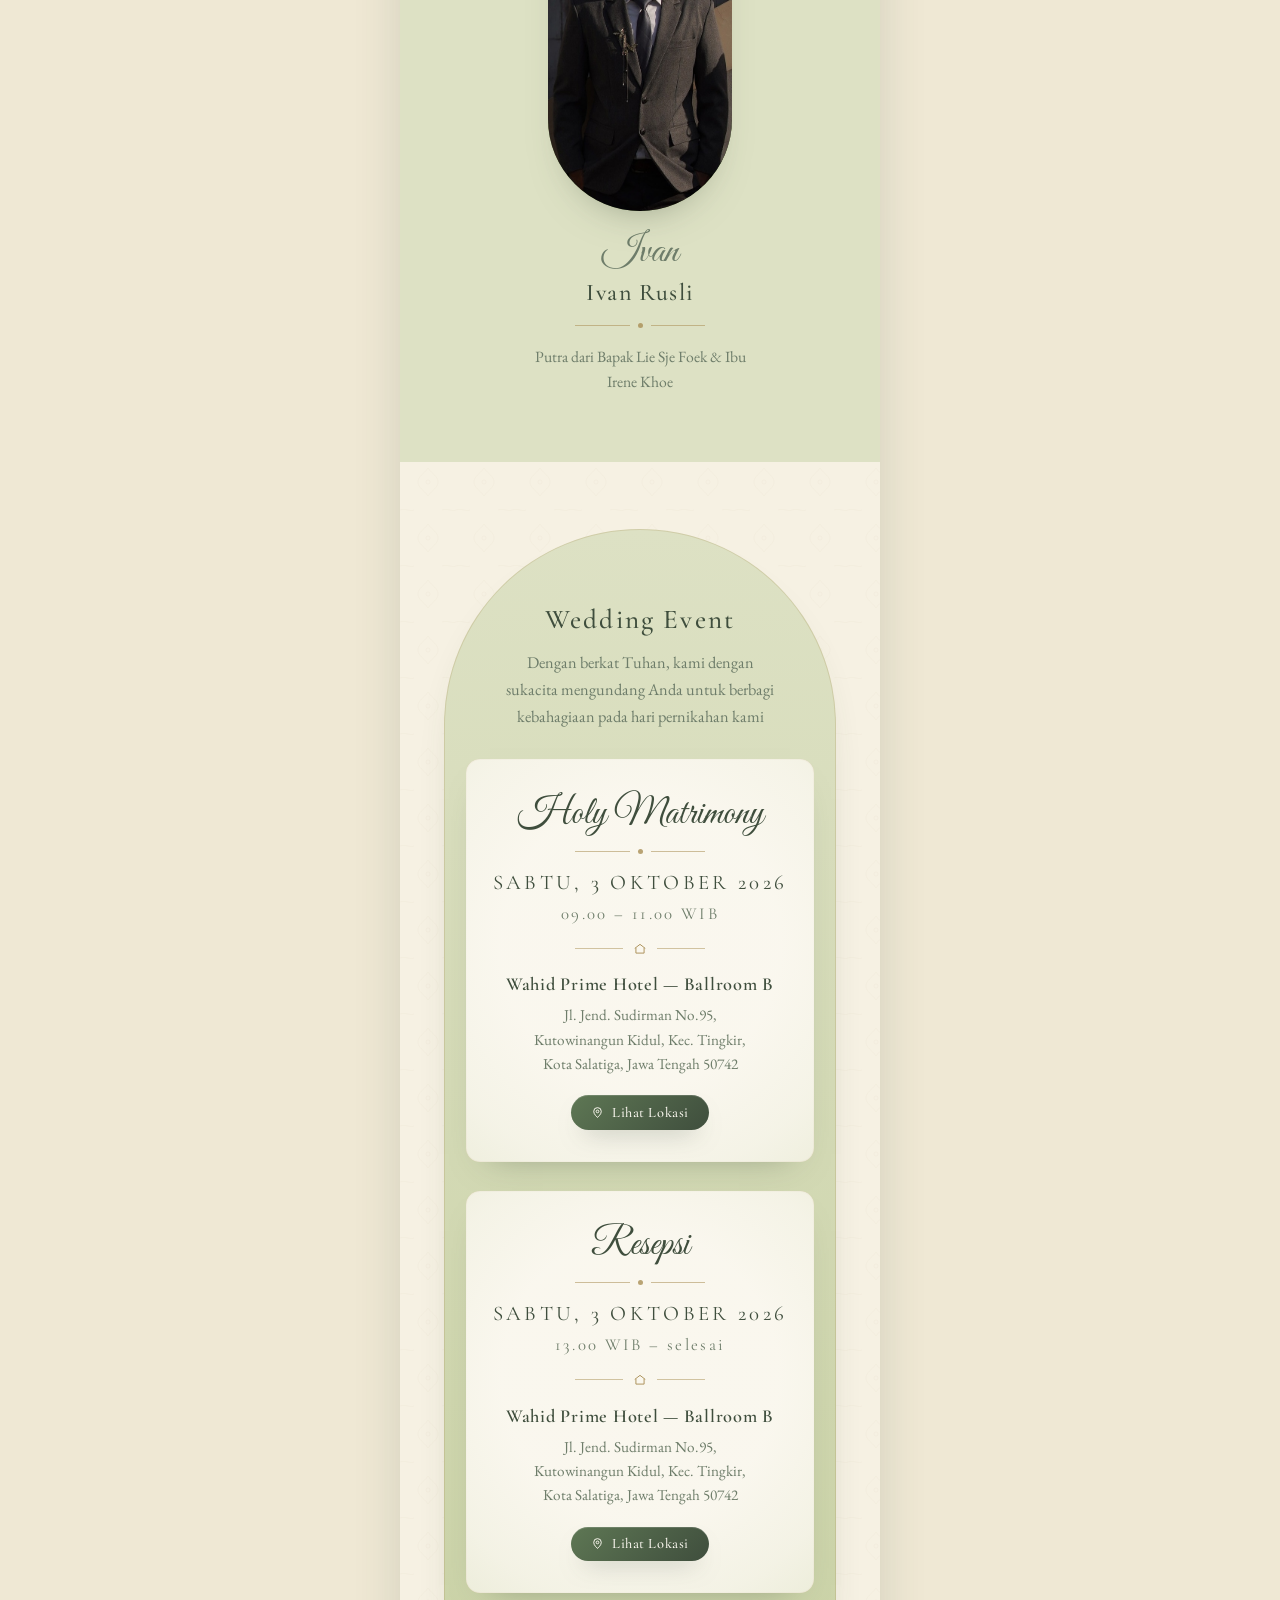
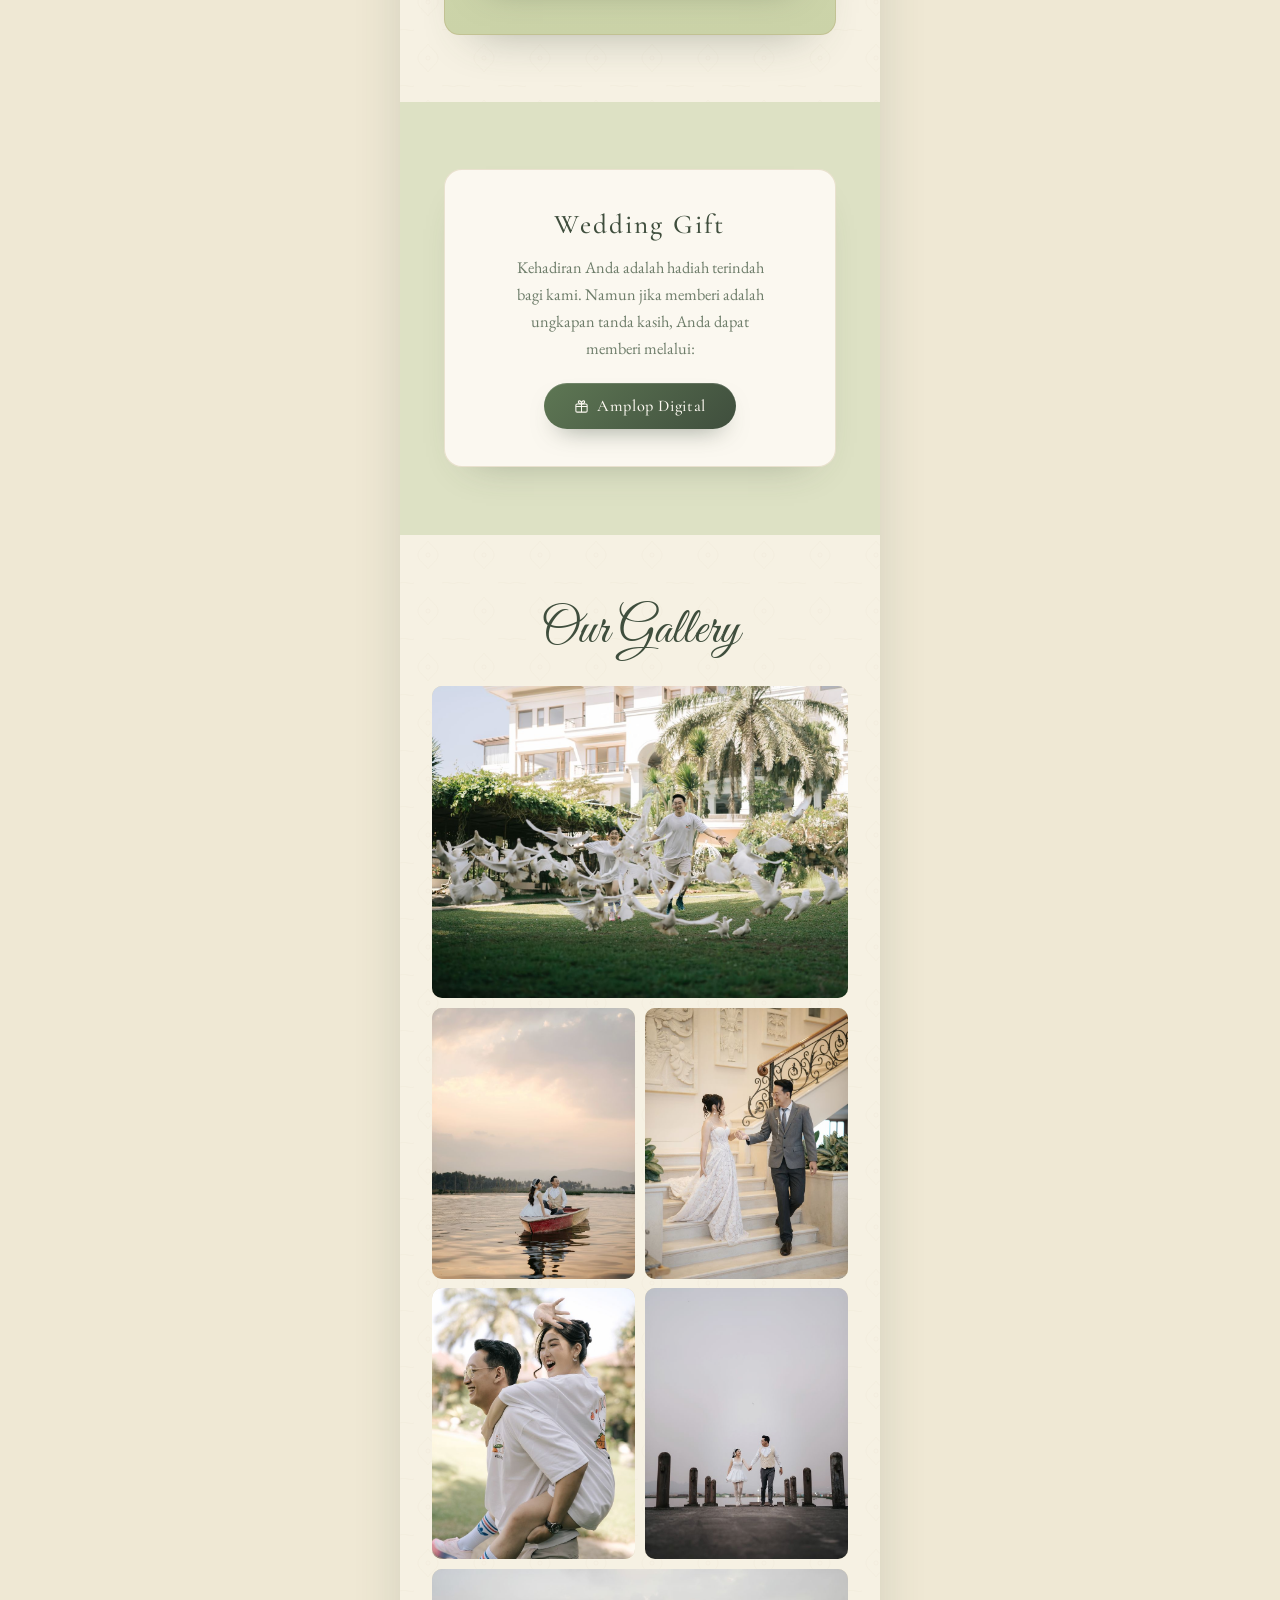
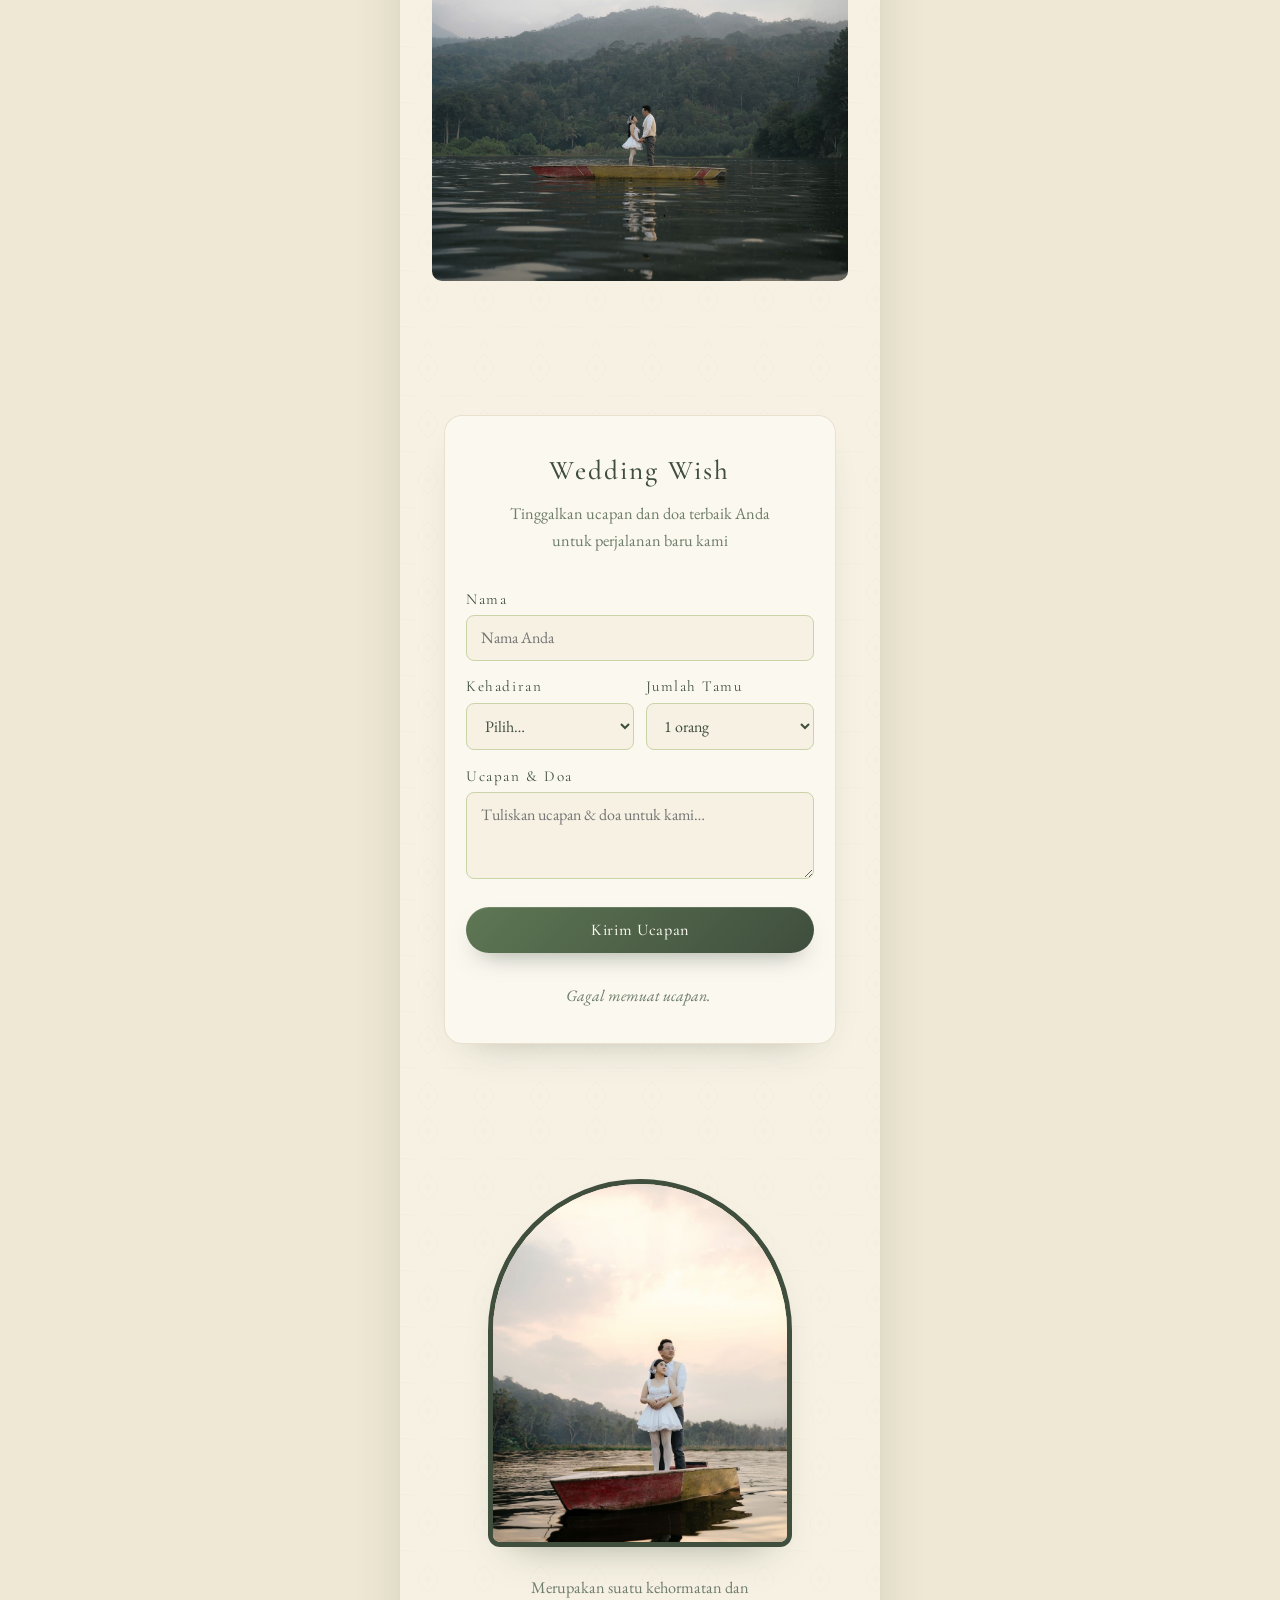
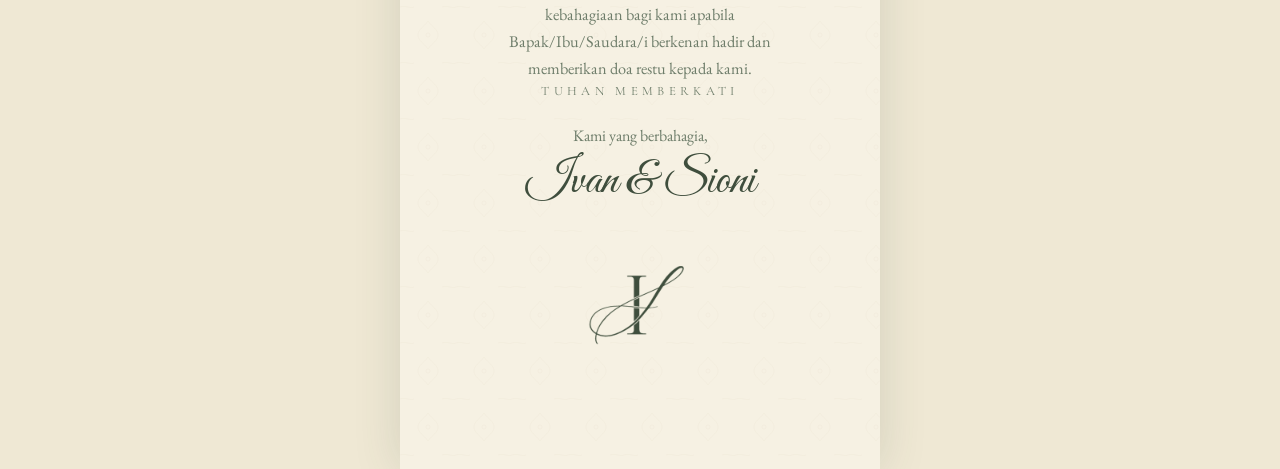
==== commit e96ee78c: "Judul calendar jadi Inggris: "The Wedding of Ivan & Sioni" Versi cache naik ke fresco34.  Co-Authore" ====
--- a/preview/index.html
+++ b/preview/index.html
@@ -12,7 +12,7 @@
   <link rel="preconnect" href="https://fonts.googleapis.com" />
   <link rel="preconnect" href="https://fonts.gstatic.com" crossorigin />
   <link href="https://fonts.googleapis.com/css2?family=Cormorant+Garamond:ital,wght@0,400;0,500;0,600;1,400;1,500&family=EB+Garamond:ital,wght@0,400;0,500;1,400&family=Great+Vibes&display=swap" rel="stylesheet" />
-  <link rel="stylesheet" href="css/style.css?v=fresco33" />
+  <link rel="stylesheet" href="css/style.css?v=fresco34" />
 </head>
 <body class="locked assemble">
 
@@ -523,7 +523,7 @@
   <!-- Toast -->
   <div id="toast" class="toast" role="status" aria-live="polite"></div>
 
-  <script src="js/config.js?v=fresco33"></script>
-  <script src="js/main.js?v=fresco33"></script>
+  <script src="js/config.js?v=fresco34"></script>
+  <script src="js/main.js?v=fresco34"></script>
 </body>
 </html>
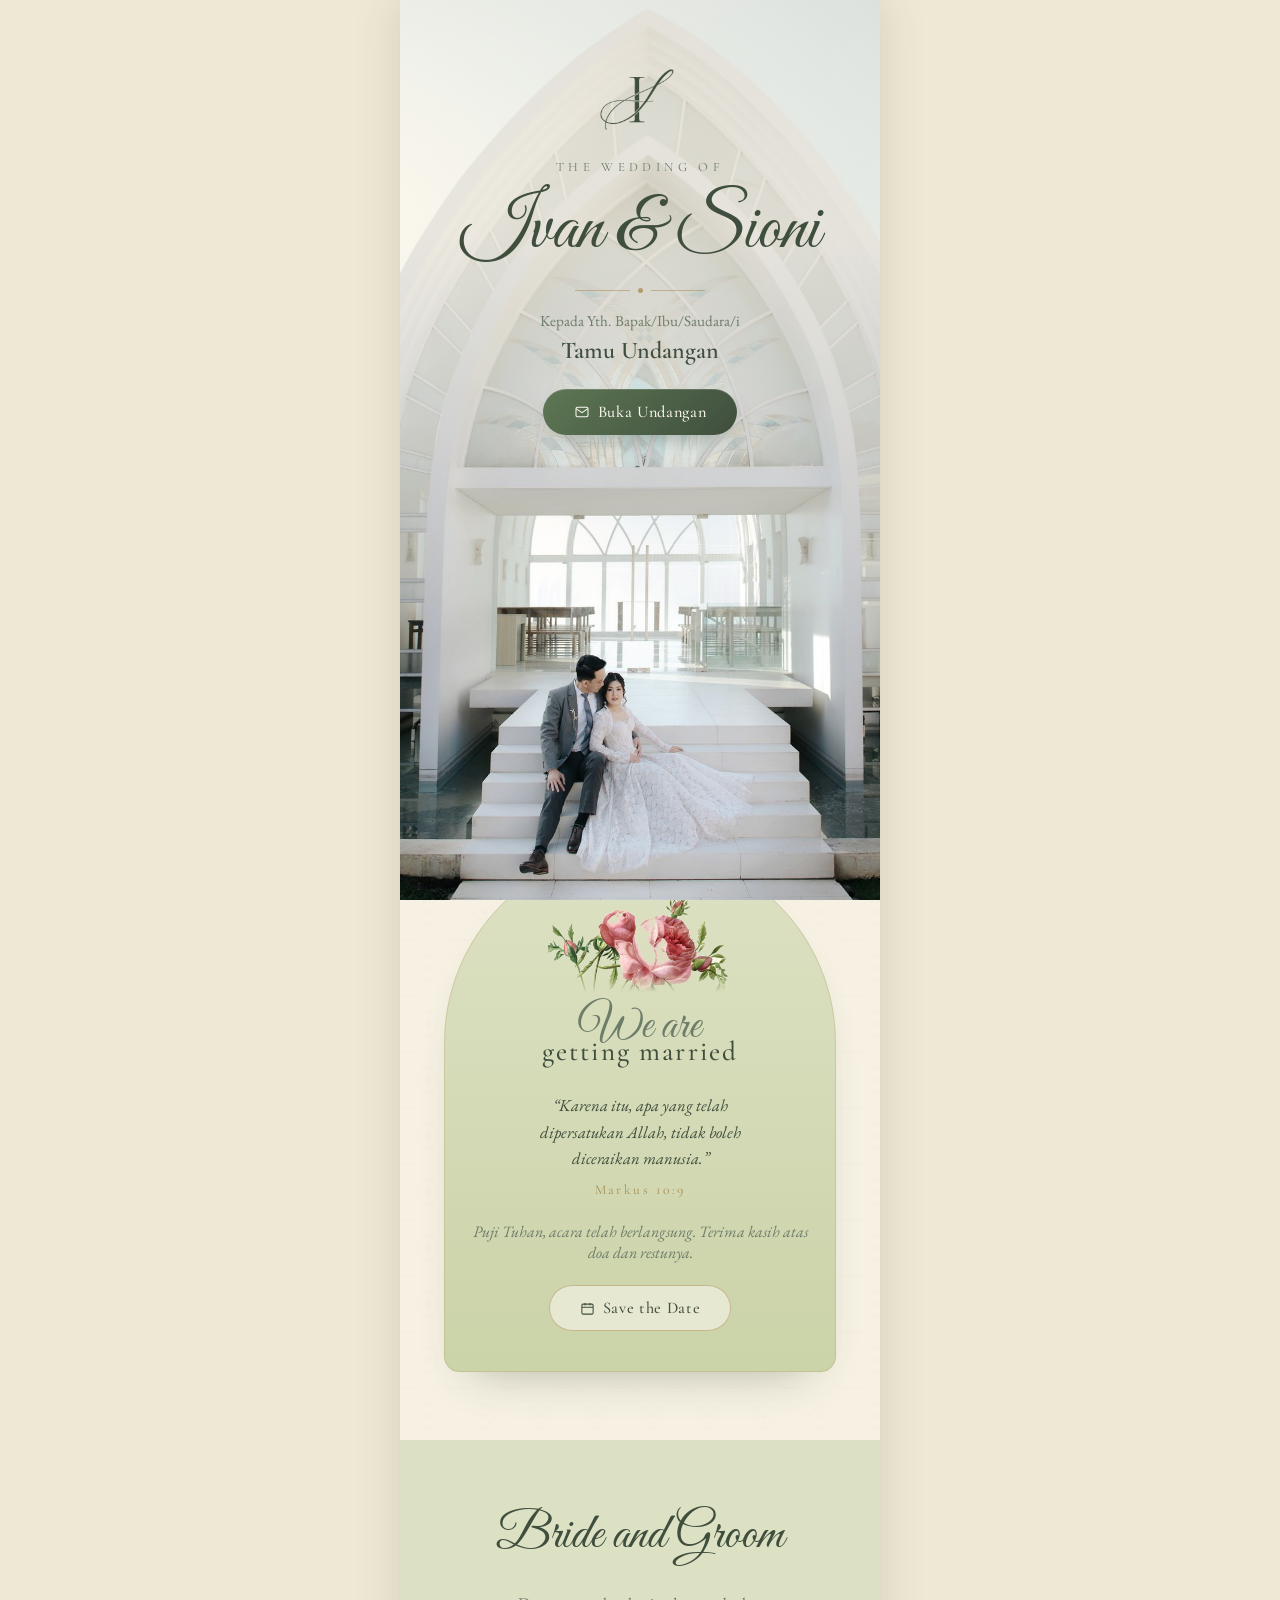
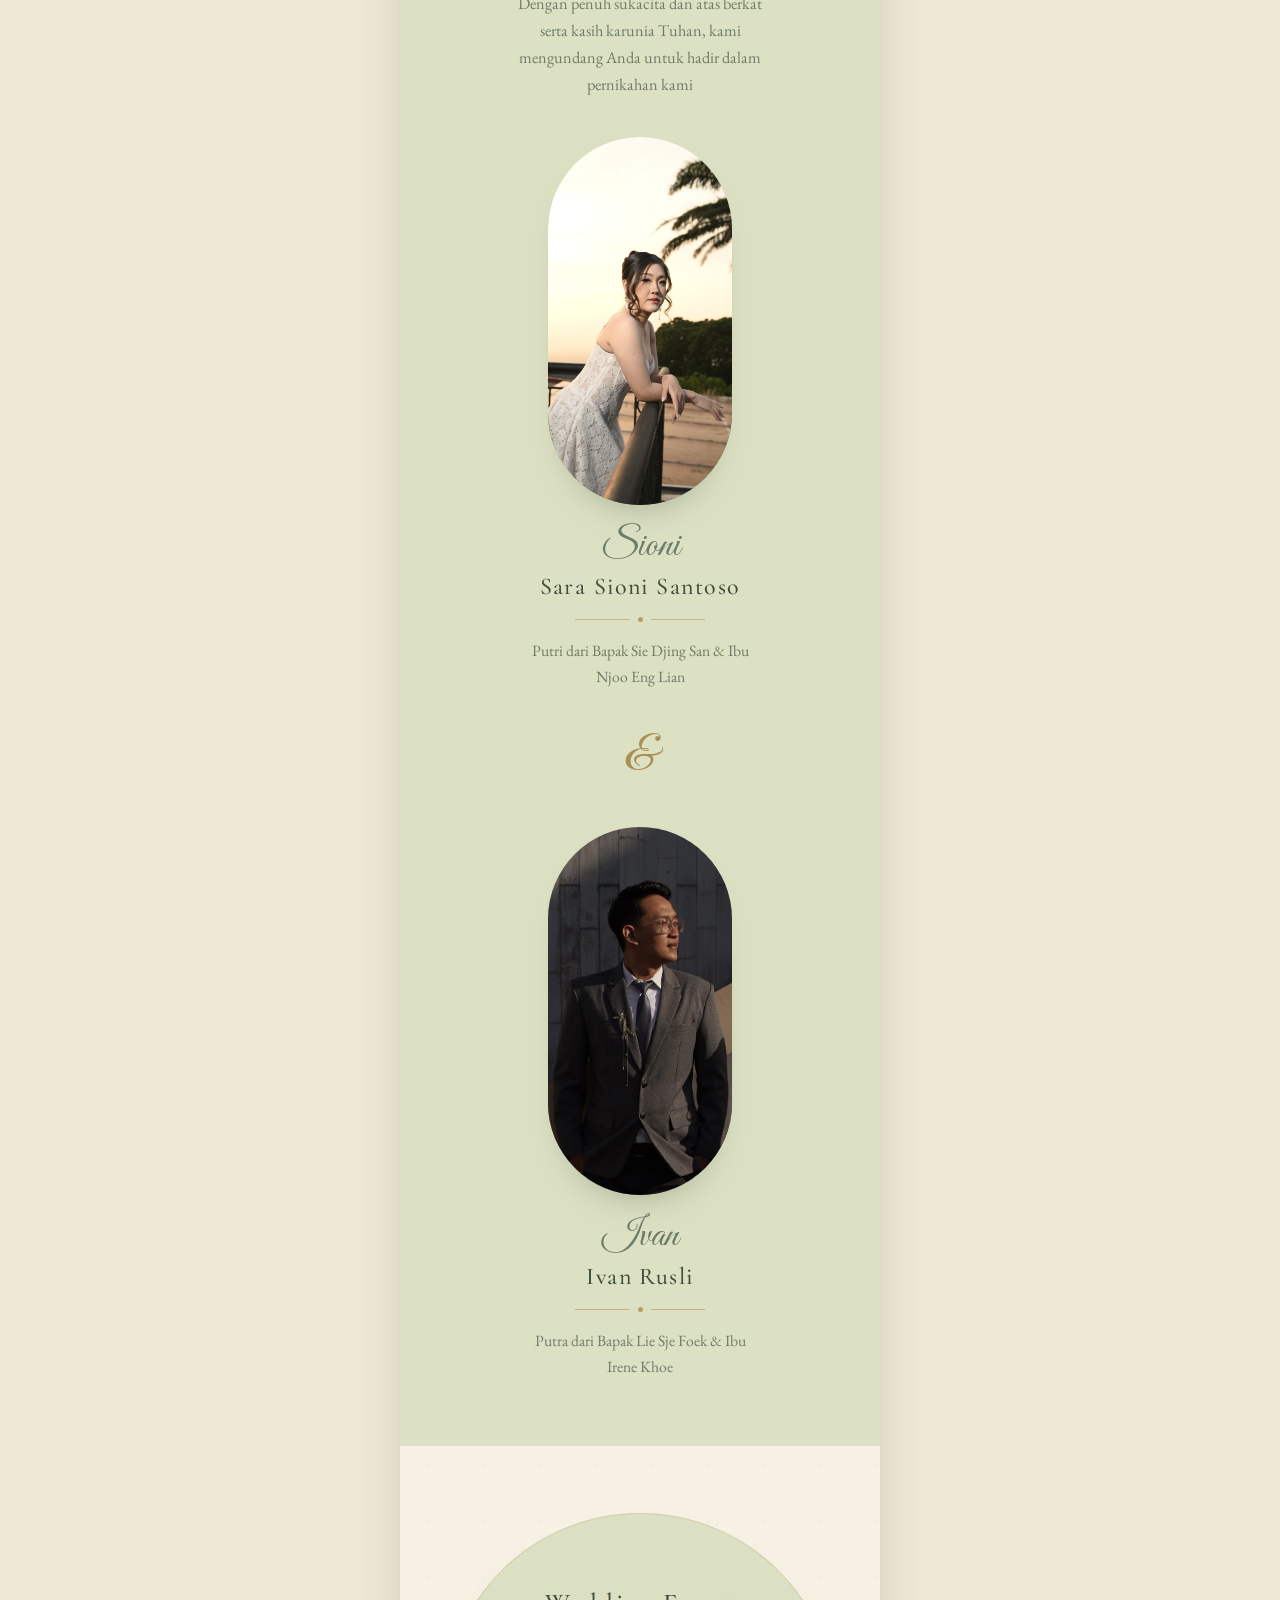
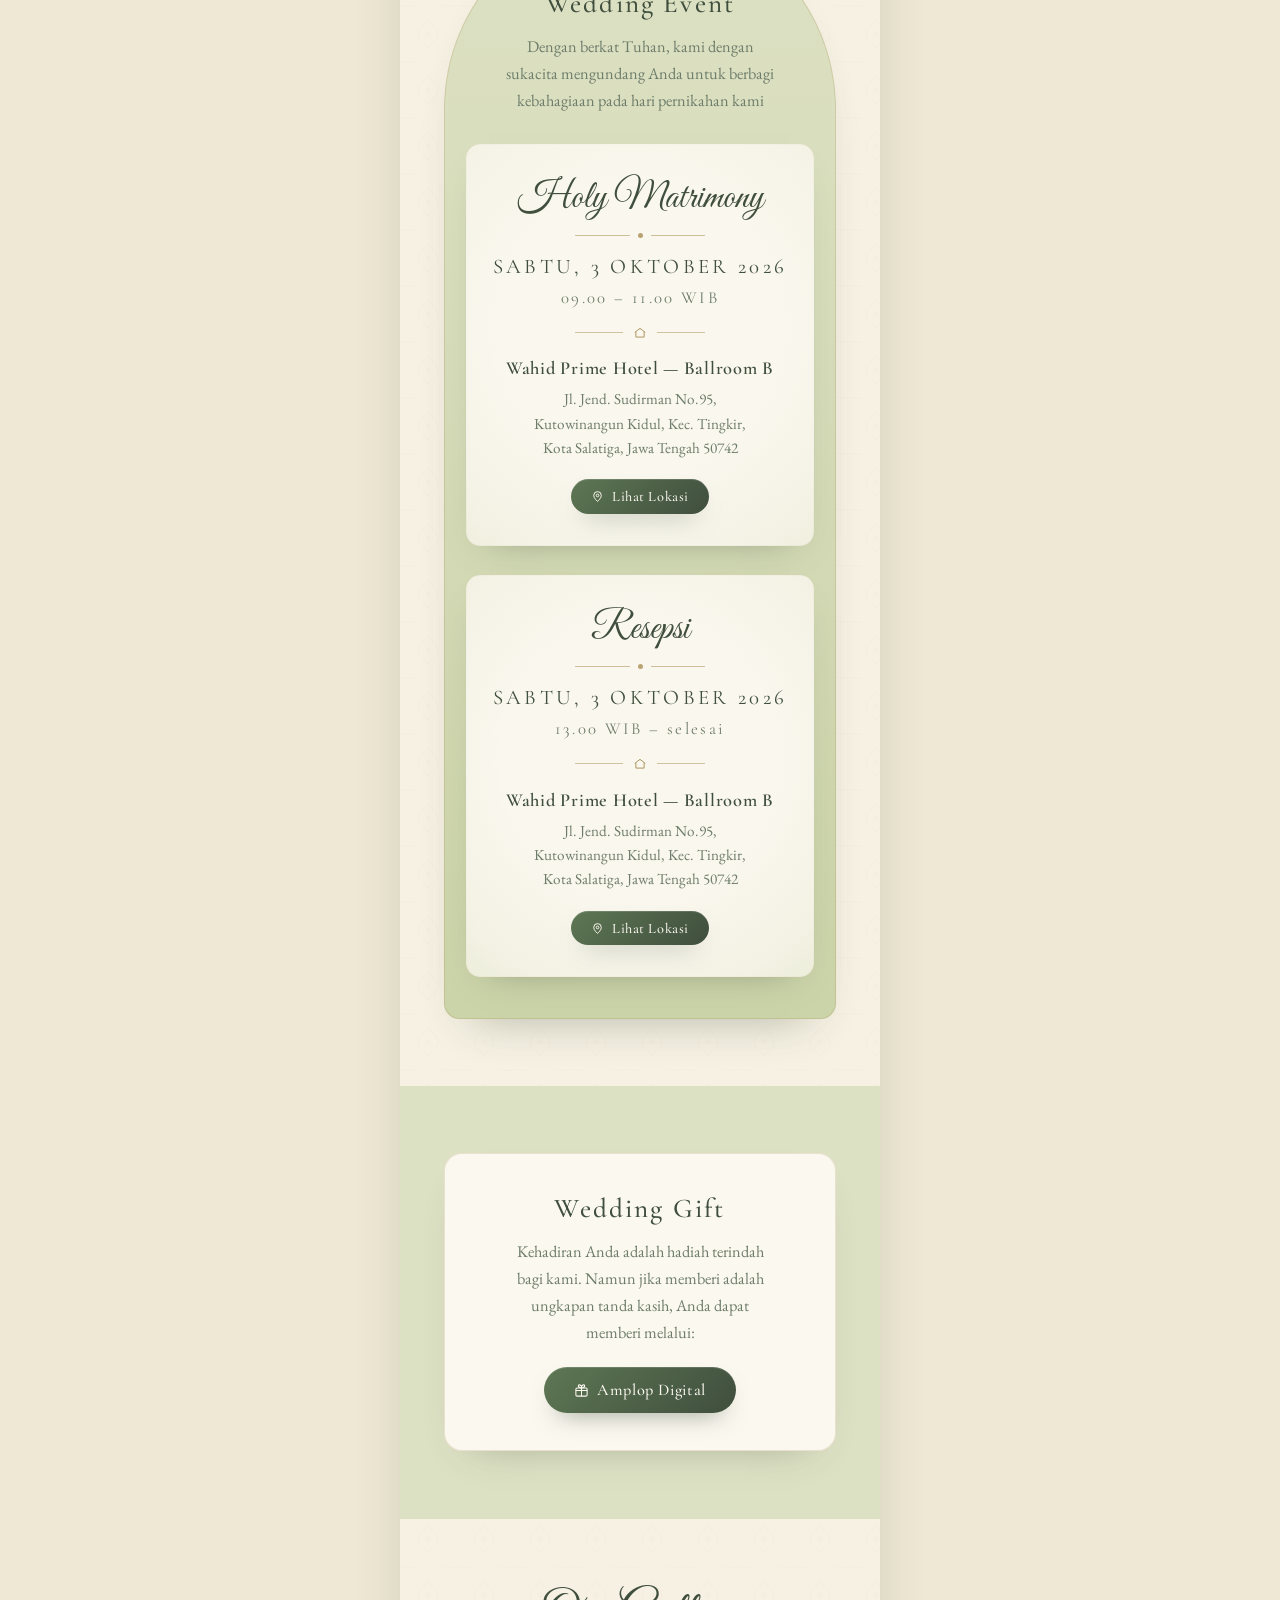
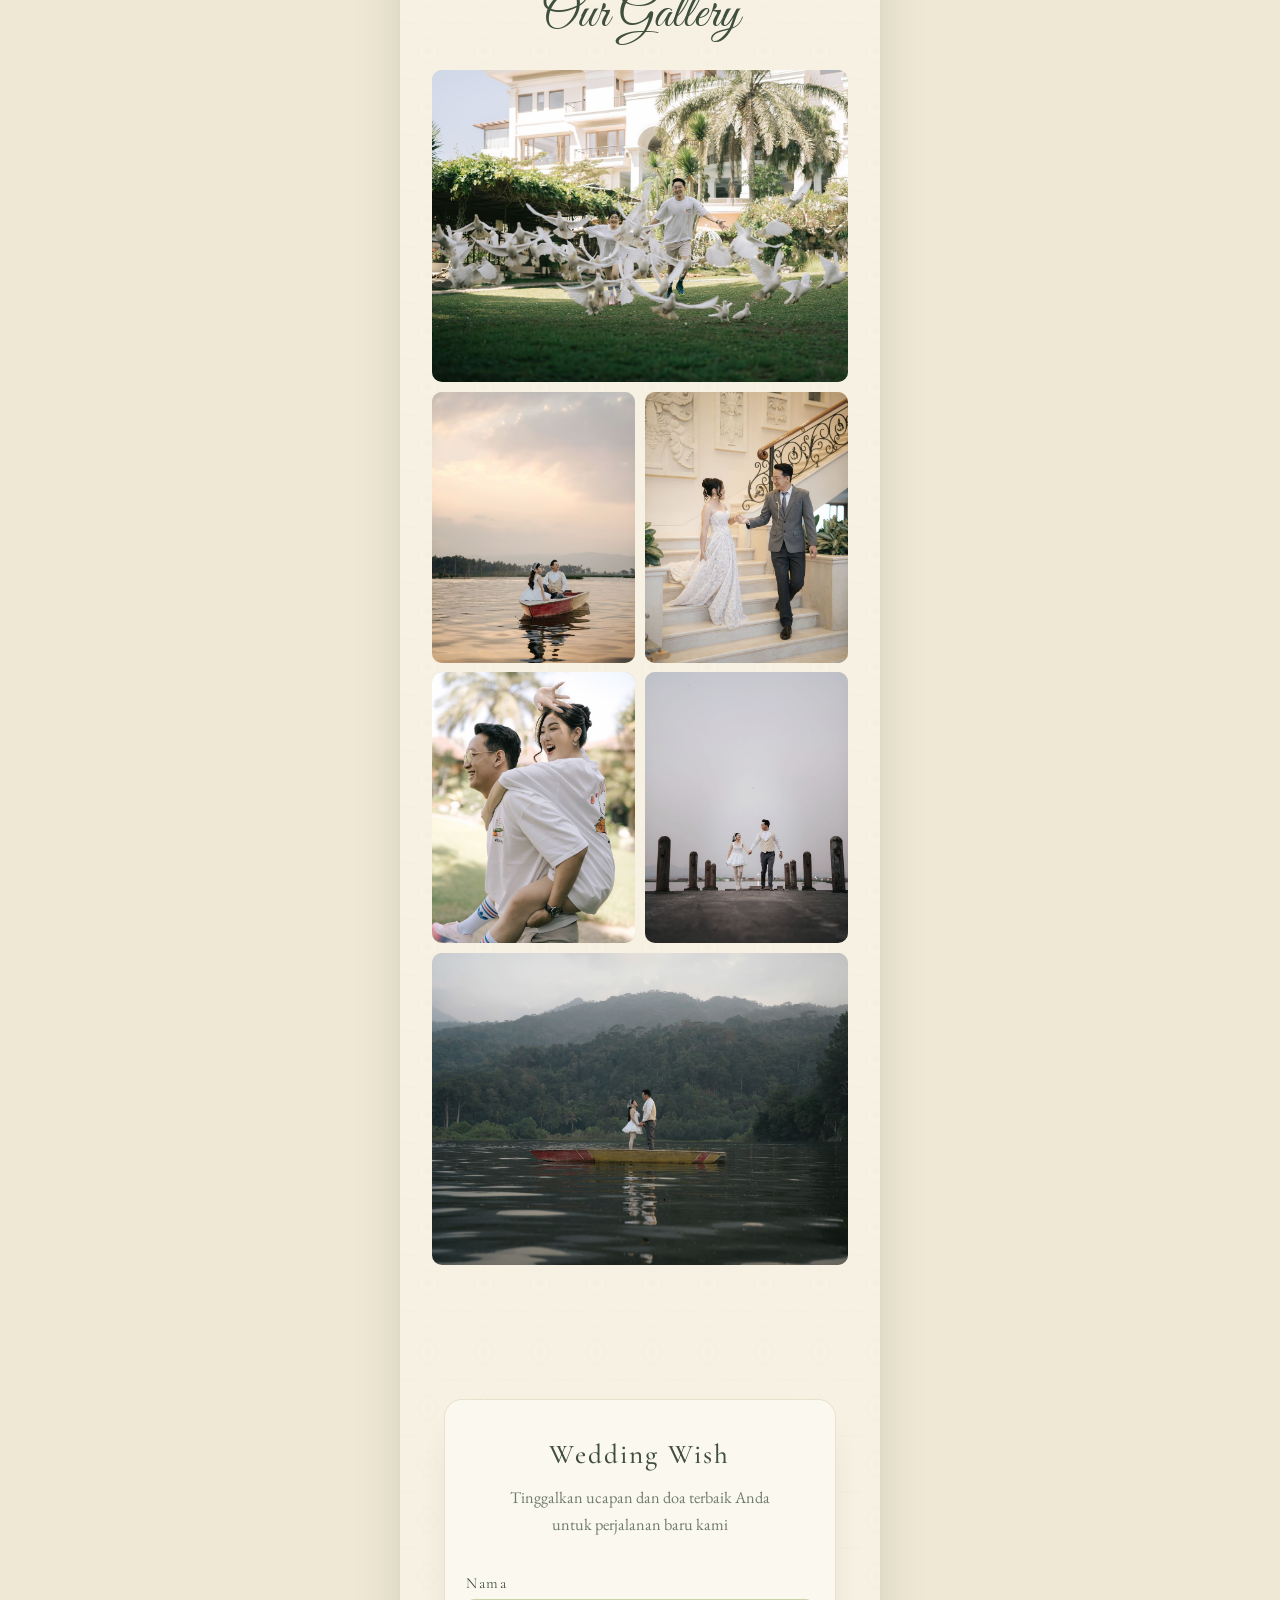
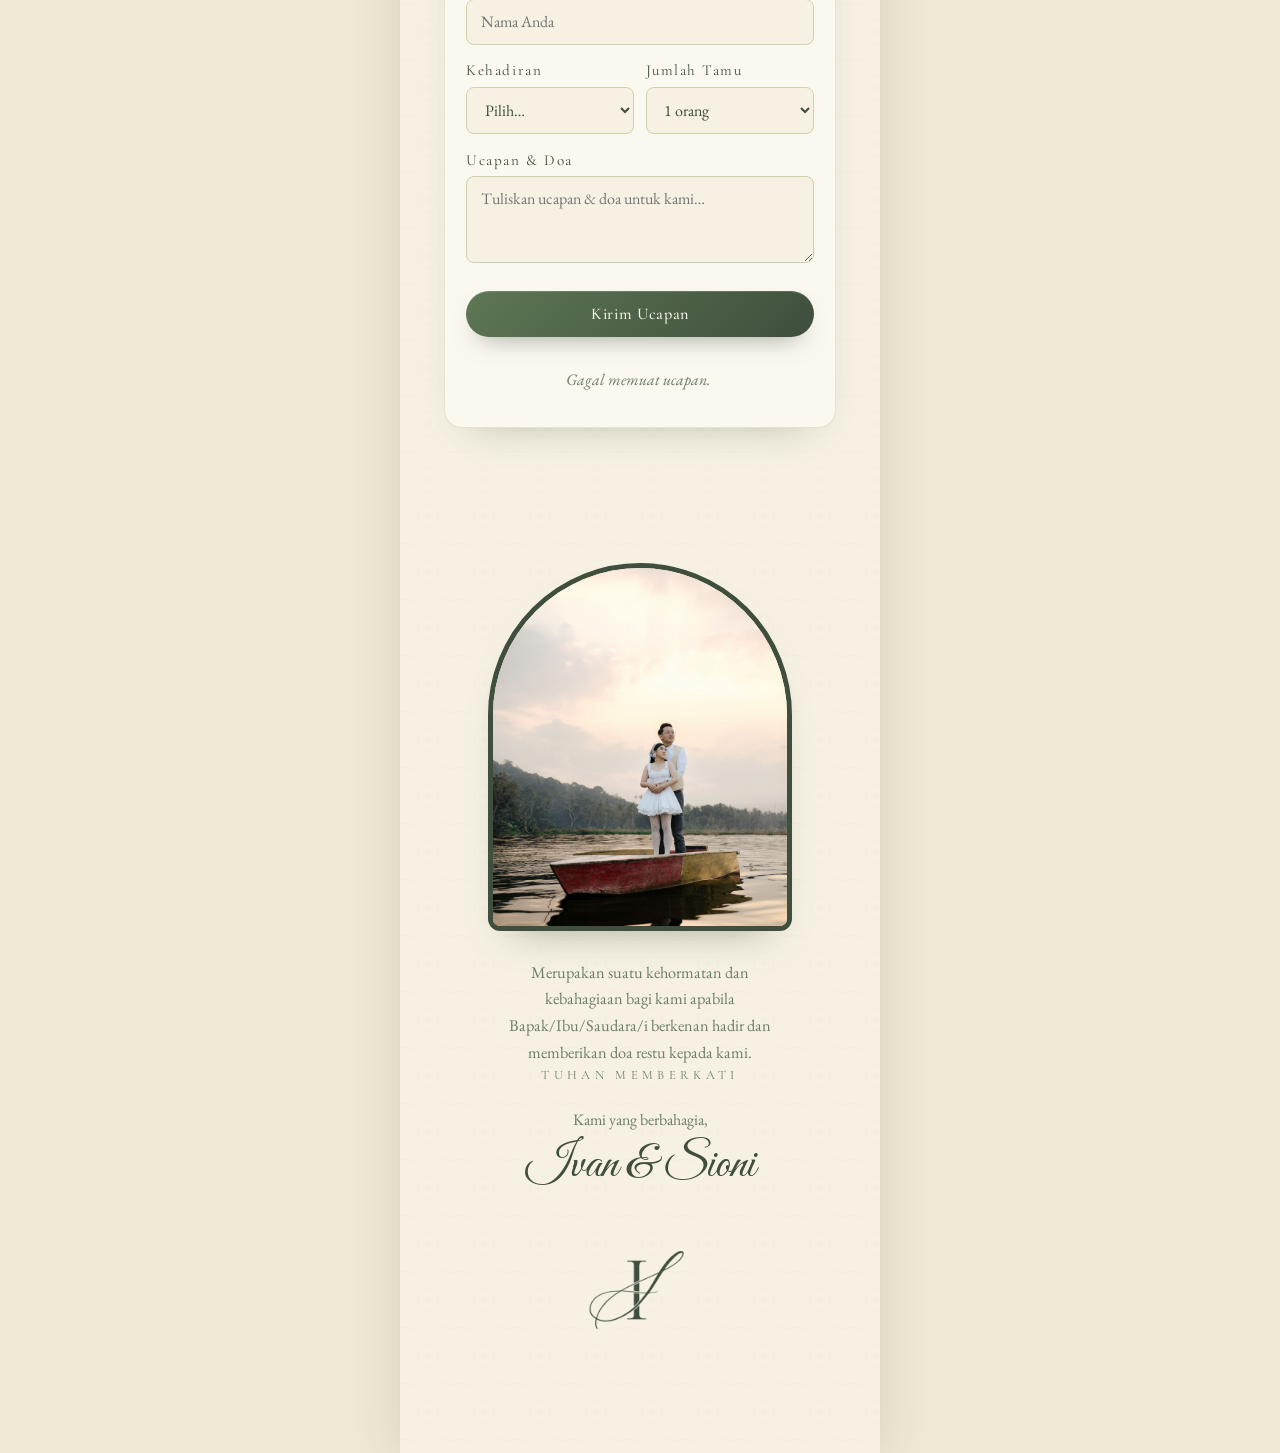
==== commit f1f4fb6b: "Sembunyikan section Our Love Story; hapus rekening Ivan di gift Section kisah cinta diberi atribut `" ====
--- a/preview/index.html
+++ b/preview/index.html
@@ -12,7 +12,7 @@
   <link rel="preconnect" href="https://fonts.googleapis.com" />
   <link rel="preconnect" href="https://fonts.gstatic.com" crossorigin />
   <link href="https://fonts.googleapis.com/css2?family=Cormorant+Garamond:ital,wght@0,400;0,500;0,600;1,400;1,500&family=EB+Garamond:ital,wght@0,400;0,500;1,400&family=Great+Vibes&display=swap" rel="stylesheet" />
-  <link rel="stylesheet" href="css/style.css?v=fresco34" />
+  <link rel="stylesheet" href="css/style.css?v=fresco35" />
 </head>
 <body class="locked assemble">
 
@@ -341,8 +341,8 @@
       </div>
     </section>
 
-    <!-- 3. KISAH CINTA -->
-    <section class="panel panel-cream texture">
+    <!-- 3. KISAH CINTA — disembunyikan sementara (hapus `hidden` utk menampilkan lagi) -->
+    <section class="panel panel-cream texture" hidden>
       <h2 class="script section-script rv">Our Love Story</h2>
       <div id="story-list" class="story-list"></div>
     </section>
@@ -523,7 +523,7 @@
   <!-- Toast -->
   <div id="toast" class="toast" role="status" aria-live="polite"></div>
 
-  <script src="js/config.js?v=fresco34"></script>
-  <script src="js/main.js?v=fresco34"></script>
+  <script src="js/config.js?v=fresco35"></script>
+  <script src="js/main.js?v=fresco35"></script>
 </body>
 </html>
